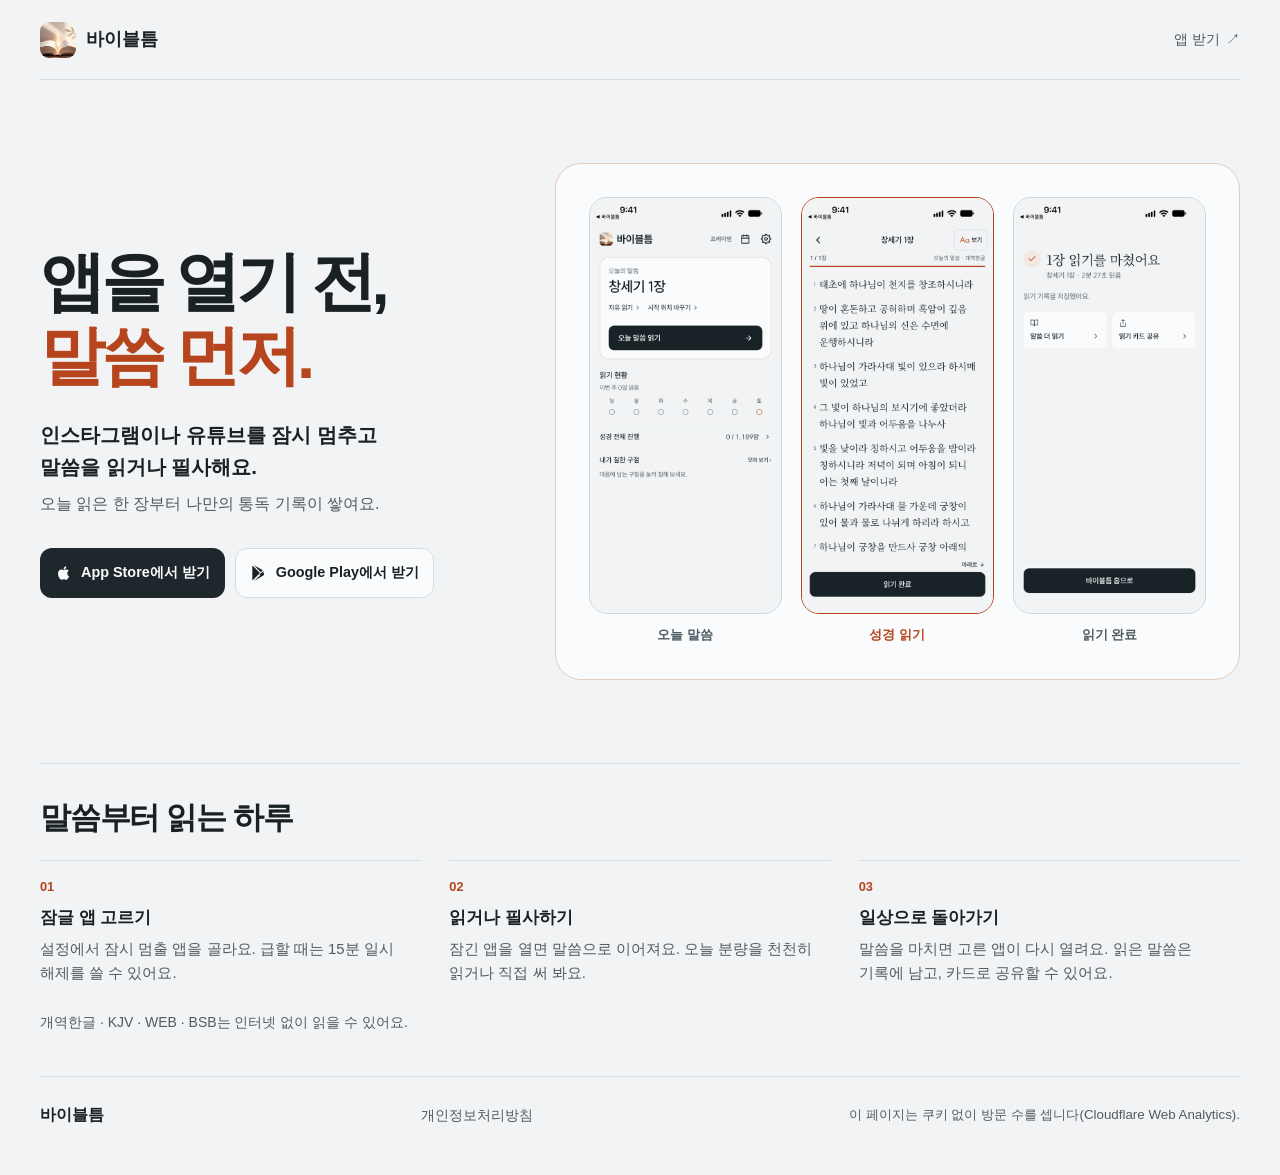
==== get/index.html @ 6eaebdbe "바이블틈 소개와 설치 안내를 반응형으로 개편" ====
<!doctype html>
<html lang="ko">
<head>
  <meta charset="utf-8">
  <meta name="viewport" content="width=device-width, initial-scale=1">
  <title>바이블틈 · 앱을 열기 전, 말씀 먼저</title>
  <meta name="description" content="인스타그램이나 유튜브를 열기 전, 말씀 한 장부터. 바이블틈에서 성경을 읽고 필사하며 나만의 통독 기록을 쌓아 보세요.">
  <meta property="og:type" content="website">
  <meta property="og:title" content="바이블틈 · 앱을 열기 전, 말씀 먼저">
  <meta property="og:description" content="말씀을 읽거나 필사하면 멈춰 둔 앱이 다시 열려요.">
  <meta property="og:image" content="https://gyu-bin.github.io/bibleteum-privacy/get/icon.png">
  <meta property="og:url" content="https://gyu-bin.github.io/bibleteum-privacy/get/">
  <meta name="theme-color" content="#F1F3F4" media="(prefers-color-scheme: light)">
  <meta name="theme-color" content="#292E33" media="(prefers-color-scheme: dark)">
  <link rel="canonical" href="https://gyu-bin.github.io/bibleteum-privacy/get/">
  <link rel="icon" href="icon.png">
  <link rel="stylesheet" href="style.css">
</head>
<body>
  <header class="wrap top">
    <a class="brand" href="./" aria-label="바이블틈 소개">
      <img src="icon.png" width="36" height="36" alt="">
      바이블틈
    </a>
    <a class="text-link" href="#download">앱 받기 <span aria-hidden="true">↗</span></a>
  </header>

  <main>
    <section class="wrap hero" aria-labelledby="title">
      <div class="intro">
        <h1 id="title">앱을 열기 전,<br><em>말씀 먼저.</em></h1>
        <p class="lead">인스타그램이나 유튜브를 잠시 멈추고<br class="wide-break"> 말씀을 읽거나 필사해요.</p>
        <p class="detail">오늘 읽은 한 장부터 나만의 통독 기록이 쌓여요.</p>
        <div id="download">
          <div class="stores" id="stores">
            <a class="btn" id="ios" href="https://apps.apple.com/kr/app/id6827408979">
              <svg viewBox="0 0 24 24" fill="currentColor" aria-hidden="true"><path d="M16.37 12.6c-.02-2.3 1.88-3.4 1.96-3.46-1.07-1.56-2.73-1.77-3.32-1.8-1.41-.14-2.76.83-3.48.83-.72 0-1.83-.81-3-.79-1.55.02-2.97.9-3.77 2.28-1.6 2.78-.41 6.9 1.15 9.16.76 1.1 1.67 2.34 2.86 2.3 1.15-.05 1.58-.74 2.97-.74 1.38 0 1.77.74 2.98.72 1.23-.02 2.01-1.12 2.76-2.23.87-1.28 1.23-2.52 1.25-2.58-.03-.01-2.4-.92-2.42-3.66zM14.1 5.85c.63-.77 1.06-1.83.94-2.89-.91.04-2.01.61-2.66 1.37-.58.67-1.09 1.75-.96 2.78 1.02.08 2.05-.52 2.68-1.26z"/></svg>
              App Store에서 받기
            </a>
            <a class="btn secondary" id="android" href="https://play.google.com/store/apps/details?id=com.veruon.app">
              <svg viewBox="0 0 24 24" fill="currentColor" aria-hidden="true"><path d="M3.6 2.2c-.3.2-.5.6-.5 1.1v17.4c0 .5.2.9.5 1.1l9.7-9.8L3.6 2.2zm10.8 8.7 2.7-2.7L5.4 1.5l9 9.4zm3.9-1.1-3 1.7L12.6 14l2.7 2.7 3-1.7c.9-.5.9-1.9 0-2.4l-.1-.1v-2.7zm-3.9 4.4L5.4 22.5l11.7-6.7-2.7-1.6z"/></svg>
              Google Play에서 받기
            </a>
            <a class="open" id="open" href="veruon://" hidden>이미 설치했어요 · 앱 열기 <span aria-hidden="true">↗</span></a>
          </div>
        </div>
      </div>
      <div class="screens" aria-label="바이블틈 실제 사용 화면">
        <figure>
          <img src="screens/home.png" width="552" height="1200" alt="오늘 읽을 범위와 한 주 읽기 현황이 보이는 홈">
          <figcaption>오늘 말씀</figcaption>
        </figure>
        <figure class="featured">
          <img src="screens/reading.png" width="552" height="1200" alt="개역한글 창세기 1장을 읽는 화면">
          <figcaption>성경 읽기</figcaption>
        </figure>
        <figure>
          <img src="screens/completion.png" width="552" height="1200" alt="읽은 범위와 소요 시간, 읽기 카드 공유가 보이는 완료 화면">
          <figcaption>읽기 완료</figcaption>
        </figure>
      </div>
    </section>

    <section class="wrap guide" aria-labelledby="guide-title">
      <h2 id="guide-title">말씀부터 읽는 하루</h2>
      <ol class="steps">
        <li><span aria-hidden="true">01</span><h3>잠글 앱 고르기</h3><p>설정에서 잠시 멈출 앱을 골라요. 급할 때는 15분 일시 해제를 쓸 수 있어요.</p></li>
        <li><span aria-hidden="true">02</span><h3>읽거나 필사하기</h3><p>잠긴 앱을 열면 말씀으로 이어져요. 오늘 분량을 천천히 읽거나 직접 써 봐요.</p></li>
        <li><span aria-hidden="true">03</span><h3>일상으로 돌아가기</h3><p>말씀을 마치면 고른 앱이 다시 열려요. 읽은 말씀은 기록에 남고, 카드로 공유할 수 있어요.</p></li>
      </ol>
      <p class="offline">개역한글 · KJV · WEB · BSB는 인터넷 없이 읽을 수 있어요.</p>
    </section>
  </main>

  <footer class="wrap footer">
    <span>바이블틈</span>
    <a class="text-link" href="../">개인정보처리방침</a>
    <small>이 페이지는 쿠키 없이 방문 수를 셉니다(Cloudflare Web Analytics).</small>
  </footer>

  <div class="sticky" id="sticky" hidden><a class="btn" id="stickyBtn" href="https://apps.apple.com/kr/app/id6827408979">App Store에서 무료로 받기</a></div>
  <script>
  // The device's own store first; a computer sees both.
  var ua = navigator.userAgent || "";
  var ios = /iPhone|iPad|iPod/.test(ua) || (navigator.platform === "MacIntel" && navigator.maxTouchPoints > 1);
  var android = /Android/.test(ua);
  if (ios) document.getElementById("android").hidden = true;
  if (android) {
    document.getElementById("ios").hidden = true;
    document.getElementById("android").classList.remove("secondary");
  }
  if (ios || android) document.getElementById("open").hidden = false;

  // Campaign tags: "?src=share_card" (or church, instagram…) is passed on to the stores, so their
  // consoles count each source apart. Only lowercase letters, digits and "_" are kept.
  var src = ((new URLSearchParams(location.search).get("src") || "web").toLowerCase().replace(/[^a-z0-9_]/g, "").slice(0, 40)) || "web";
  var APPLE_PT = ""; // App Store Connect provider token; campaign tags reach Apple only with it.
  var appStore = "https://apps.apple.com/kr/app/id6827408979" + (APPLE_PT ? "?pt=" + APPLE_PT + "&ct=" + src + "&mt=8" : "");
  var play = "https://play.google.com/store/apps/details?id=com.veruon.app&referrer=" + encodeURIComponent("utm_source=" + src + "&utm_medium=get_page");
  document.getElementById("ios").href = appStore;
  document.getElementById("android").href = play;

  // A download button follows once the top buttons have scrolled away (phones only).
  var sticky = document.getElementById("sticky");
  var stickyBtn = document.getElementById("stickyBtn");
  if ((ios || android) && "IntersectionObserver" in window) {
    stickyBtn.href = ios ? appStore : play;
    stickyBtn.textContent = ios ? "App Store에서 무료로 받기" : "Google Play에서 무료로 받기";
    new IntersectionObserver(function (entries) { sticky.hidden = entries[0].boundingClientRect.bottom > 0; })
      .observe(document.getElementById("stores"));
  }
</script>
<!-- Cloudflare Web Analytics --><script type='module' src='https://static.cloudflareinsights.com/beacon.min.js' data-cf-beacon='{"token": "6319d248d6c640c9a7d83174a56b2648"}'></script><!-- End Cloudflare Web Analytics -->
</body>
</html>
---- get/style.css ----
:root {
  color-scheme: light dark;
  --background: #f1f3f4;
  --surface: #fafbfc;
  --text: #192125;
  --muted: #505c63;
  --border: #d5dde1;
  --accent: #b6441c;
  --accent-border: #e7cbbd;
  --cta: #1e272b;
  --on-cta: #fafbfc;
}
@media (prefers-color-scheme: dark) {
  :root {
    --background: #292e33;
    --surface: #33393e;
    --text: #f1f3f4;
    --muted: #bbc5cb;
    --border: #475159;
    --accent: #ffa17a;
    --accent-border: #79594d;
    --cta: #e8edf0;
    --on-cta: #1e272b;
  }
}

*, *::before, *::after { box-sizing: border-box; }
[hidden] { display: none !important; }
body {
  margin: 0;
  background: var(--background);
  color: var(--text);
  font: 1rem/1.65 -apple-system, BlinkMacSystemFont, "Apple SD Gothic Neo", "Noto Sans KR", "Malgun Gothic", sans-serif;
  word-break: keep-all;
}
img { display: block; }
a { color: inherit; }
a:focus-visible { outline: 2px solid var(--accent); outline-offset: 4px; }
.wrap { width: min(calc(100% - 80px), 1240px); margin-inline: auto; }
.top {
  min-height: 80px;
  display: flex;
  align-items: center;
  justify-content: space-between;
  gap: 16px;
  border-bottom: 1px solid var(--border);
}
.brand {
  display: inline-flex;
  align-items: center;
  gap: 10px;
  font-size: 1.125rem;
  font-weight: 750;
  text-decoration: none;
}
.brand img { border-radius: 9px; }
.text-link { min-height: 44px; display: inline-flex; align-items: center; gap: 6px; color: var(--muted); font-size: .875rem; text-decoration: none; }
.text-link:hover, .open:hover { text-decoration: underline; }

.hero {
  display: grid;
  grid-template-columns: minmax(280px, .9fr) minmax(0, 1.35fr);
  align-items: center;
  gap: clamp(28px, 4.5vw, 68px);
  padding-block: clamp(54px, 6.5vw, 100px);
}
h1, h2, h3, p, figure { margin: 0; }
h1 { font-size: clamp(3rem, 5.1vw, 4.75rem); line-height: 1.13; letter-spacing: -.065em; font-weight: 750; }
h1 em { color: var(--accent); font-style: normal; }
.lead { margin-top: 26px; font-size: clamp(1.05rem, 1.6vw, 1.3rem); line-height: 1.55; font-weight: 650; }
.detail { margin-top: 9px; color: var(--muted); }
#download { margin-top: 30px; scroll-margin-top: 18px; }
.stores { display: flex; flex-wrap: wrap; align-items: center; gap: 10px; }
.btn {
  display: inline-flex;
  justify-content: center;
  align-items: center;
  gap: 8px;
  min-height: 50px;
  padding: 10px 14px;
  border-radius: 12px;
  border: 1px solid transparent;
  background: var(--cta);
  color: var(--on-cta);
  font-size: .9rem;
  font-weight: 700;
  text-decoration: none;
}
.btn svg { width: 18px; height: 18px; flex: none; }
.btn.secondary { border-color: var(--border); background: var(--surface); color: var(--text); }
.btn:hover { opacity: .86; }
.open { display: inline-flex; align-items: center; min-height: 44px; gap: 6px; color: var(--muted); font-size: .875rem; text-decoration: none; }

.screens {
  display: grid;
  grid-template-columns: repeat(3, minmax(0, 1fr));
  gap: clamp(8px, 1.5vw, 20px);
  align-items: center;
  padding: clamp(16px, 2.6vw, 36px);
  border: 1px solid var(--accent-border);
  border-radius: 26px;
  background: var(--surface);
}
.screens img {
  width: 100%;
  height: auto;
  border: 1px solid #cdd6da;
  border-radius: clamp(8px, 1.6vw, 18px);
}
.screens .featured img { border-color: var(--accent); }
figcaption { margin-top: 10px; color: var(--muted); font-size: .8rem; font-weight: 650; text-align: center; }
.featured figcaption { color: var(--accent); }

.guide { padding-block: 34px 42px; border-top: 1px solid var(--border); }
h2 { margin-bottom: 22px; font-size: clamp(1.45rem, 2.4vw, 2rem); letter-spacing: -.04em; line-height: 1.3; }
.steps { display: grid; grid-template-columns: repeat(3, minmax(0, 1fr)); gap: 28px; padding: 0; margin: 0; list-style: none; }
.steps li { padding-top: 12px; border-top: 1px solid var(--border); }
.steps span { color: var(--accent); font-size: .8rem; font-weight: 750; font-variant-numeric: tabular-nums; }
.steps h3 { font-size: 1.05rem; margin-block: 5px; }
.steps p { font-size: .93rem; color: var(--muted); }
.offline { margin-top: 25px; font-size: .875rem; color: var(--muted); }
.footer {
  display: flex;
  flex-wrap: wrap;
  align-items: center;
  justify-content: space-between;
  gap: 8px 24px;
  padding-block: 16px 38px;
  border-top: 1px solid var(--border);
}
.footer > span { font-weight: 700; }
.footer small { color: var(--muted); }
.sticky { display: none; }

@media (max-width: 859px) {
  .wrap { width: min(calc(100% - 48px), 670px); }
  .hero { grid-template-columns: minmax(0, 1fr); gap: 30px; padding-block: 32px 40px; }
  h1 { font-size: clamp(2.6rem, 8vw, 4rem); }
  .top { min-height: 64px; }
  .wide-break { display: none; }
  .lead { margin-top: 18px; }
  #download { margin-top: 22px; }
  .stores .open { flex-basis: 100%; }
  .screens { width: 100%; }
  .steps { grid-template-columns: minmax(0, 1fr); gap: 14px; }
  .footer { padding-bottom: calc(90px + env(safe-area-inset-bottom)); }
  .footer small { flex-basis: 100%; }
  .sticky {
    position: fixed;
    z-index: 2;
    inset: auto 0 0;
    display: flex;
    justify-content: center;
    background: var(--background);
    border-top: 1px solid var(--border);
    padding: 10px 24px calc(10px + env(safe-area-inset-bottom));
  }
  .sticky .btn { width: min(100%, 670px); }
}
@media (max-width: 360px) {
  .wrap { width: calc(100% - 36px); }
  .stores .btn { width: 100%; }
}
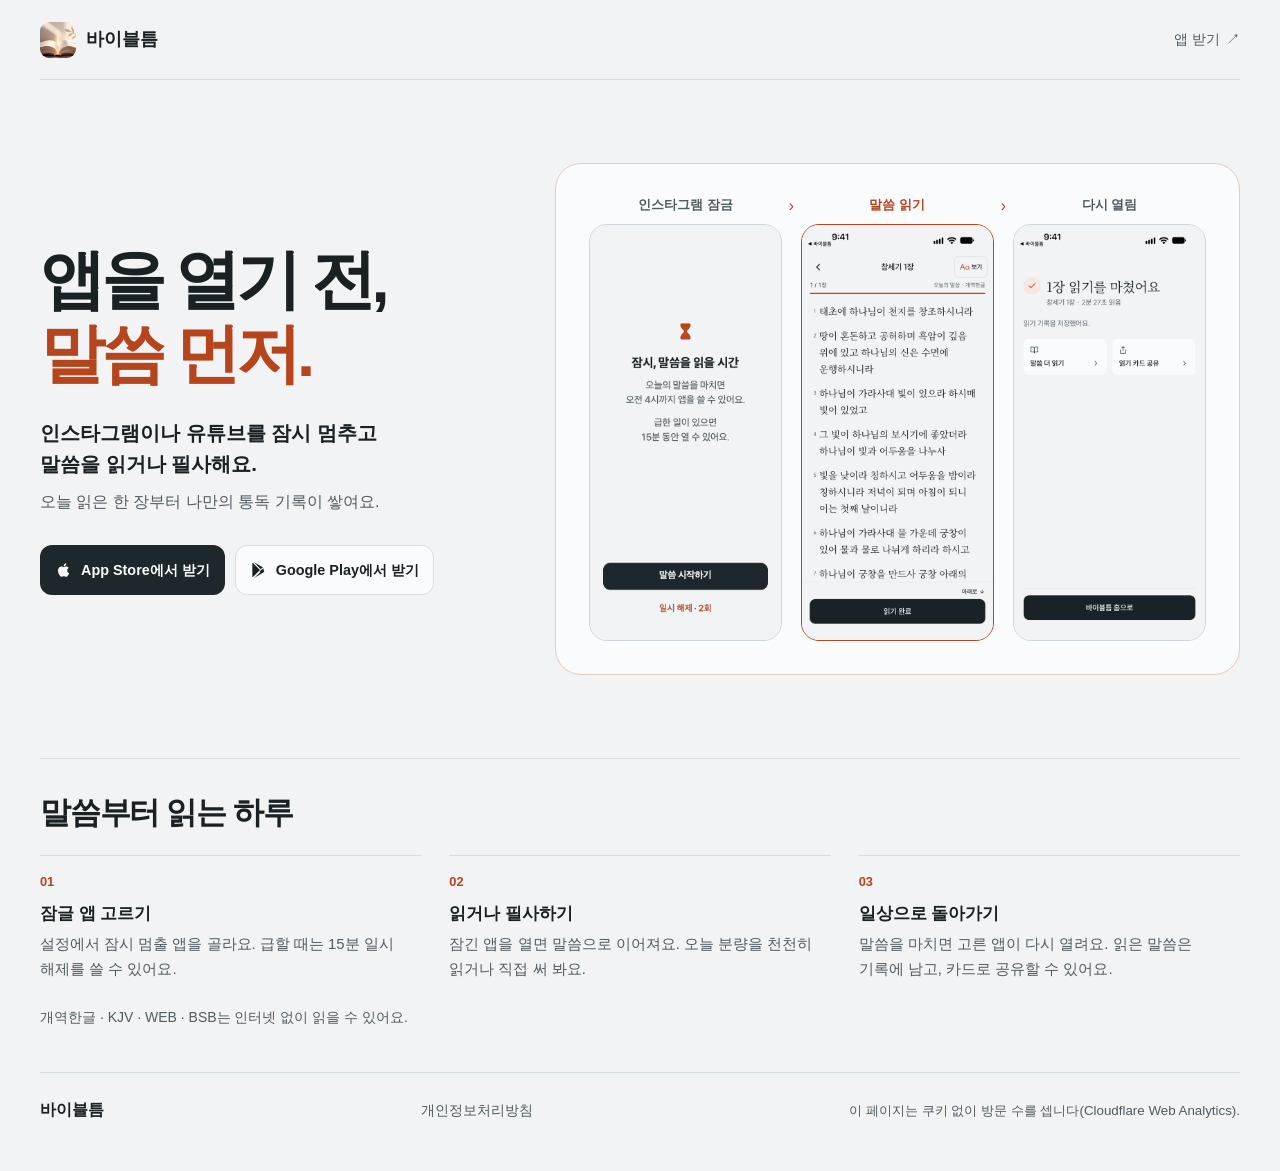
==== commit bccb54c6: "소개 페이지에 인스타그램 잠금과 말씀 읽기 흐름 표시" ====
--- a/get/index.html
+++ b/get/index.html
@@ -45,18 +45,18 @@
           </div>
         </div>
       </div>
-      <div class="screens" aria-label="바이블틈 실제 사용 화면">
+      <div class="screens" role="group" aria-label="인스타그램 잠금, 말씀 읽기, 다시 열림 순서">
         <figure>
-          <img src="screens/home.png" width="552" height="1200" alt="오늘 읽을 범위와 한 주 읽기 현황이 보이는 홈">
-          <figcaption>오늘 말씀</figcaption>
+          <figcaption>인스타그램 잠금</figcaption>
+          <img src="screens/instagram-lock.png" width="552" height="1200" alt="인스타그램을 잠갔을 때 나오는 말씀 시작하기 화면의 미리보기">
         </figure>
         <figure class="featured">
+          <figcaption>말씀 읽기</figcaption>
           <img src="screens/reading.png" width="552" height="1200" alt="개역한글 창세기 1장을 읽는 화면">
-          <figcaption>성경 읽기</figcaption>
         </figure>
         <figure>
+          <figcaption>다시 열림</figcaption>
           <img src="screens/completion.png" width="552" height="1200" alt="읽은 범위와 소요 시간, 읽기 카드 공유가 보이는 완료 화면">
-          <figcaption>읽기 완료</figcaption>
         </figure>
       </div>
     </section>
--- a/get/style.css
+++ b/get/style.css
@@ -92,14 +92,26 @@
 .open { display: inline-flex; align-items: center; min-height: 44px; gap: 6px; color: var(--muted); font-size: .875rem; text-decoration: none; }
 
 .screens {
+  --screen-gap: clamp(8px, 1.5vw, 20px);
   display: grid;
   grid-template-columns: repeat(3, minmax(0, 1fr));
-  gap: clamp(8px, 1.5vw, 20px);
+  gap: var(--screen-gap);
   align-items: center;
   padding: clamp(16px, 2.6vw, 36px);
   border: 1px solid var(--accent-border);
   border-radius: 26px;
   background: var(--surface);
+}
+.screens figure { position: relative; }
+.screens figure + figure::before {
+  content: "›" / "";
+  position: absolute;
+  top: .03rem;
+  left: calc(var(--screen-gap) / -2);
+  transform: translateX(-50%);
+  color: var(--accent);
+  font-size: .98rem;
+  line-height: 1;
 }
 .screens img {
   width: 100%;
@@ -108,7 +120,7 @@
   border-radius: clamp(8px, 1.6vw, 18px);
 }
 .screens .featured img { border-color: var(--accent); }
-figcaption { margin-top: 10px; color: var(--muted); font-size: .8rem; font-weight: 650; text-align: center; }
+figcaption { margin-bottom: 10px; color: var(--muted); font-size: .8rem; font-weight: 750; line-height: 1.3; text-align: center; }
 .featured figcaption { color: var(--accent); }
 
 .guide { padding-block: 34px 42px; border-top: 1px solid var(--border); }
@@ -160,4 +172,5 @@
 @media (max-width: 360px) {
   .wrap { width: calc(100% - 36px); }
   .stores .btn { width: 100%; }
+  figcaption { font-size: .71rem; }
 }
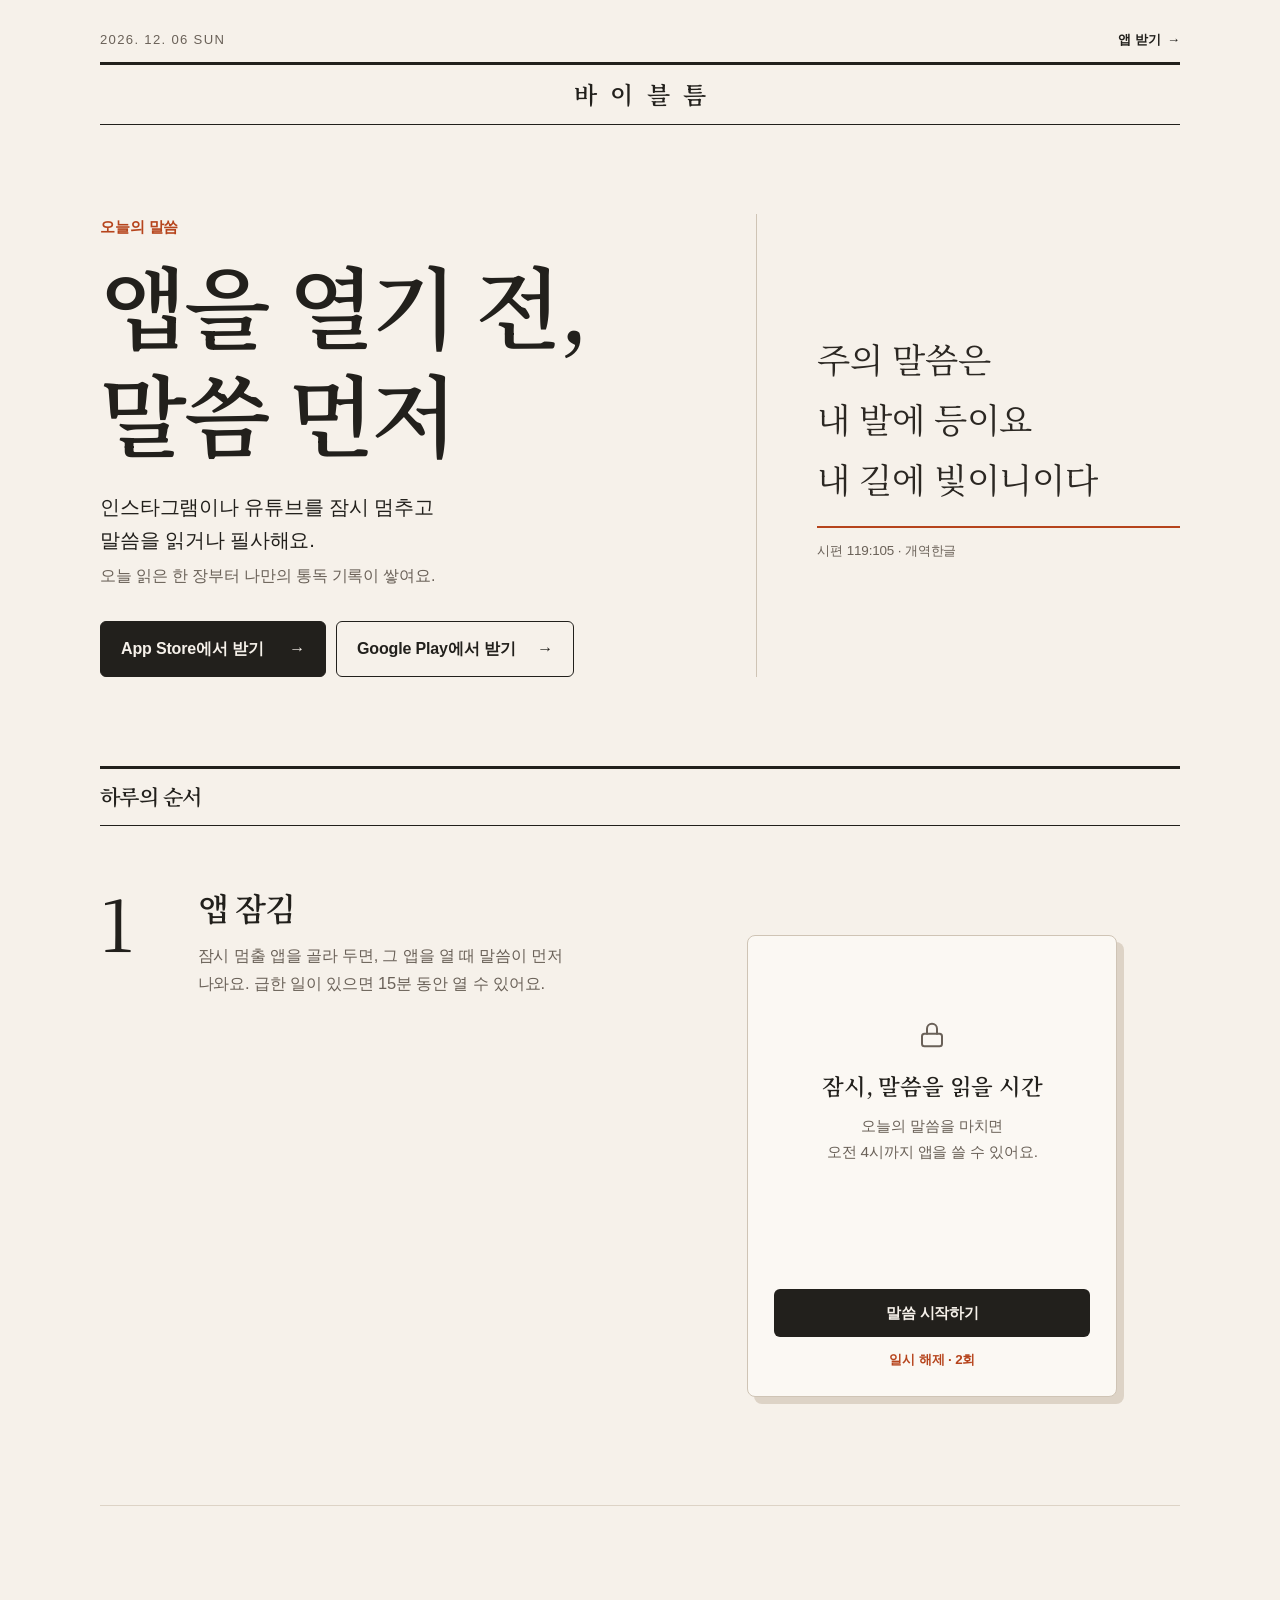
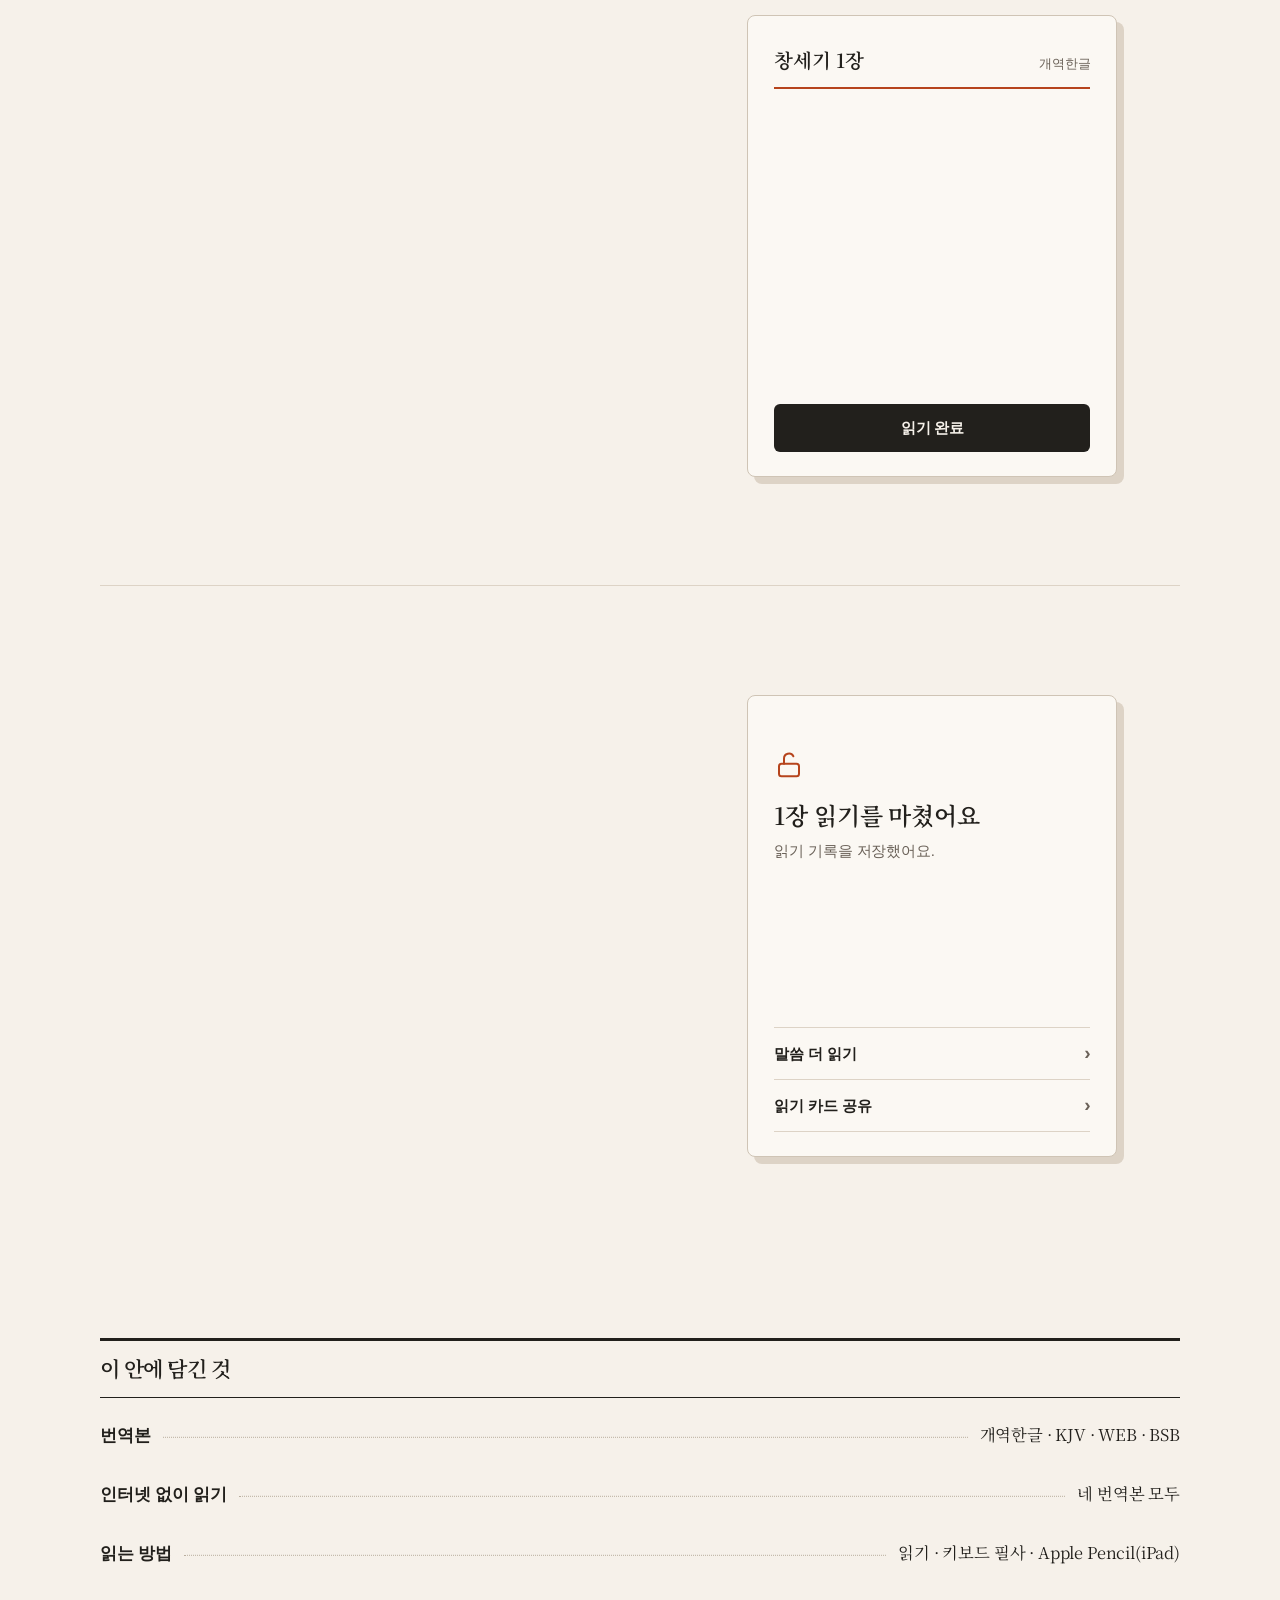
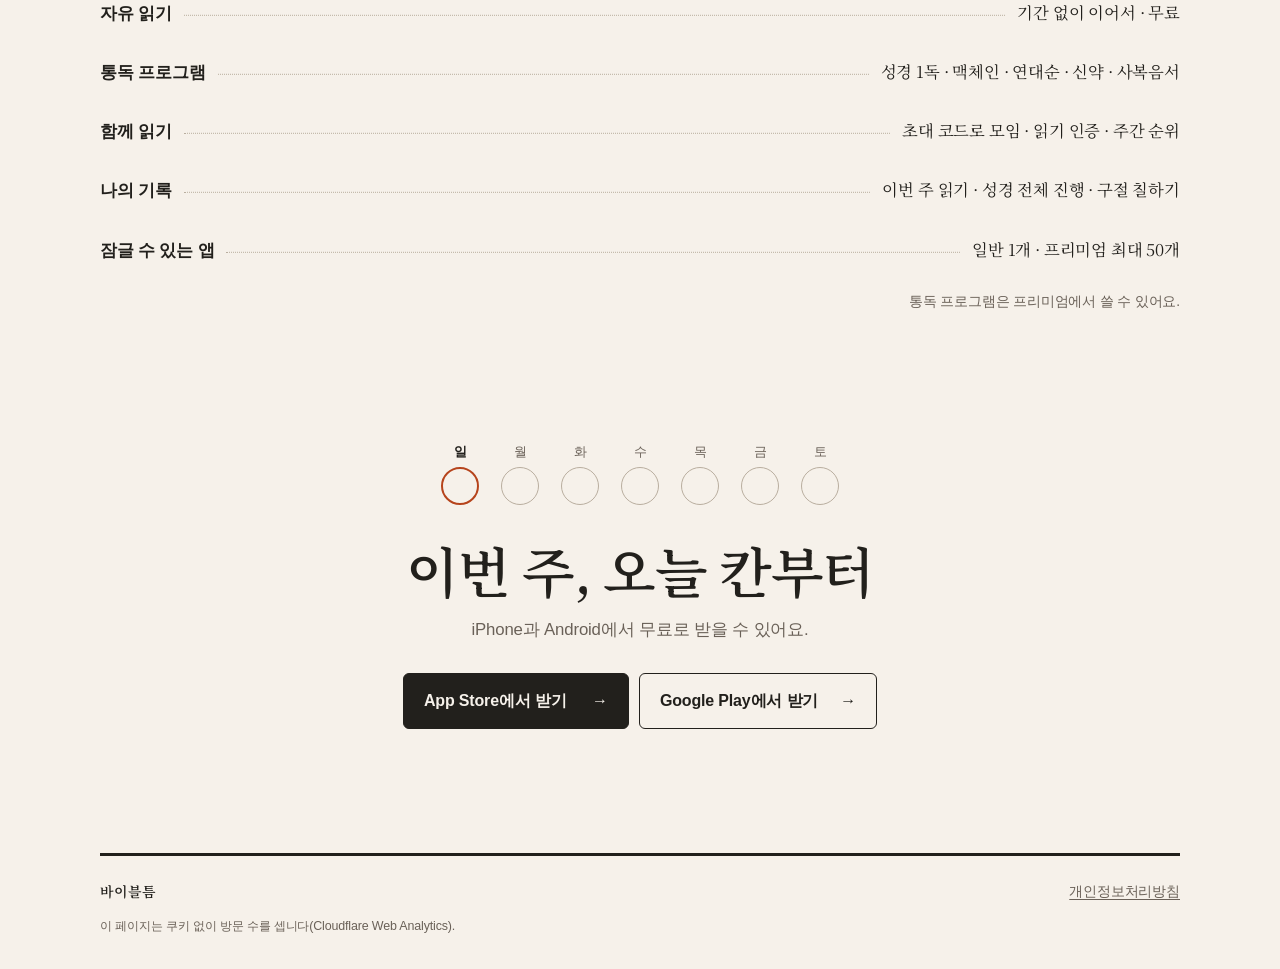
==== commit 1a4d38ac: "앱 받기 페이지를 종이·잉크 디자인으로 개편 앱의 색과 명조체로 하루의 순서(앱 잠김, 말씀 읽기, 다시 열림)를 보여 주고, 스토어 연결·유입 추적·모임 초대 처리는 유지한다. " ====
--- a/get/index.html
+++ b/get/index.html
@@ -2,7 +2,7 @@
 <html lang="ko">
 <head>
   <meta charset="utf-8">
-  <meta name="viewport" content="width=device-width, initial-scale=1">
+  <meta name="viewport" content="width=device-width, initial-scale=1, viewport-fit=cover">
   <title>바이블틈 · 앱을 열기 전, 말씀 먼저</title>
   <meta name="description" content="인스타그램이나 유튜브를 열기 전, 말씀 한 장부터. 바이블틈에서 성경을 읽고 필사하며 나만의 통독 기록을 쌓아 보세요.">
   <meta property="og:type" content="website">
@@ -10,71 +10,126 @@
   <meta property="og:description" content="말씀을 읽거나 필사하면 멈춰 둔 앱이 다시 열려요.">
   <meta property="og:image" content="https://gyu-bin.github.io/bibleteum-privacy/get/icon.png">
   <meta property="og:url" content="https://gyu-bin.github.io/bibleteum-privacy/get/">
-  <meta name="theme-color" content="#F1F3F4" media="(prefers-color-scheme: light)">
-  <meta name="theme-color" content="#292E33" media="(prefers-color-scheme: dark)">
+  <meta name="theme-color" content="#F6F1EA" media="(prefers-color-scheme: light)">
+  <meta name="theme-color" content="#1C1A17" media="(prefers-color-scheme: dark)">
   <link rel="canonical" href="https://gyu-bin.github.io/bibleteum-privacy/get/">
   <link rel="icon" href="icon.png">
-  <link rel="stylesheet" href="style.css">
+  <link rel="stylesheet" href="style.css?v=20261121b">
+  <script>document.documentElement.classList.add("js");</script>
 </head>
 <body>
-  <header class="wrap top">
-    <a class="brand" href="./" aria-label="바이블틈 소개">
-      <img src="icon.png" width="36" height="36" alt="">
-      바이블틈
-    </a>
-    <a class="text-link" href="#download">앱 받기 <span aria-hidden="true">↗</span></a>
+  <header class="wrap masthead">
+    <div class="dateline">
+      <span id="today"></span>
+      <a href="#get">앱 받기 <span aria-hidden="true">→</span></a>
+    </div>
+    <a class="nameplate" href="./" aria-label="바이블틈 소개">바이블틈</a>
   </header>
 
   <main>
-    <section class="wrap hero" aria-labelledby="title">
+    <section class="wrap front" aria-labelledby="title">
       <div class="intro">
-        <h1 id="title">앱을 열기 전,<br><em>말씀 먼저.</em></h1>
+        <p class="kicker">오늘의 말씀</p>
+        <h1 id="title">앱을 열기 전,<br>말씀 먼저</h1>
         <p class="lead">인스타그램이나 유튜브를 잠시 멈추고<br class="wide-break"> 말씀을 읽거나 필사해요.</p>
         <p class="detail">오늘 읽은 한 장부터 나만의 통독 기록이 쌓여요.</p>
         <div id="download">
+          <p class="detail" id="invitation-note" hidden></p>
           <div class="stores" id="stores">
-            <a class="btn" id="ios" href="https://apps.apple.com/kr/app/id6827408979">
-              <svg viewBox="0 0 24 24" fill="currentColor" aria-hidden="true"><path d="M16.37 12.6c-.02-2.3 1.88-3.4 1.96-3.46-1.07-1.56-2.73-1.77-3.32-1.8-1.41-.14-2.76.83-3.48.83-.72 0-1.83-.81-3-.79-1.55.02-2.97.9-3.77 2.28-1.6 2.78-.41 6.9 1.15 9.16.76 1.1 1.67 2.34 2.86 2.3 1.15-.05 1.58-.74 2.97-.74 1.38 0 1.77.74 2.98.72 1.23-.02 2.01-1.12 2.76-2.23.87-1.28 1.23-2.52 1.25-2.58-.03-.01-2.4-.92-2.42-3.66zM14.1 5.85c.63-.77 1.06-1.83.94-2.89-.91.04-2.01.61-2.66 1.37-.58.67-1.09 1.75-.96 2.78 1.02.08 2.05-.52 2.68-1.26z"/></svg>
-              App Store에서 받기
-            </a>
-            <a class="btn secondary" id="android" href="https://play.google.com/store/apps/details?id=com.veruon.app">
-              <svg viewBox="0 0 24 24" fill="currentColor" aria-hidden="true"><path d="M3.6 2.2c-.3.2-.5.6-.5 1.1v17.4c0 .5.2.9.5 1.1l9.7-9.8L3.6 2.2zm10.8 8.7 2.7-2.7L5.4 1.5l9 9.4zm3.9-1.1-3 1.7L12.6 14l2.7 2.7 3-1.7c.9-.5.9-1.9 0-2.4l-.1-.1v-2.7zm-3.9 4.4L5.4 22.5l11.7-6.7-2.7-1.6z"/></svg>
-              Google Play에서 받기
-            </a>
-            <a class="open" id="open" href="veruon://" hidden>이미 설치했어요 · 앱 열기 <span aria-hidden="true">↗</span></a>
+            <a class="btn" id="ios" data-store="ios" href="https://apps.apple.com/kr/app/id6827408979">App Store에서 받기 <span aria-hidden="true">→</span></a>
+            <a class="btn secondary" id="android" data-store="android" href="https://play.google.com/store/apps/details?id=com.veruon.app">Google Play에서 받기 <span aria-hidden="true">→</span></a>
+            <a class="open" id="open" href="veruon://" hidden>이미 설치했어요 · 앱 열기</a>
           </div>
         </div>
       </div>
-      <div class="screens" role="group" aria-label="인스타그램 잠금, 말씀 읽기, 다시 열림 순서">
-        <figure>
-          <figcaption>인스타그램 잠금</figcaption>
-          <img src="screens/instagram-lock.png" width="552" height="1200" alt="인스타그램을 잠갔을 때 나오는 말씀 시작하기 화면의 미리보기">
-        </figure>
-        <figure class="featured">
-          <figcaption>말씀 읽기</figcaption>
-          <img src="screens/reading.png" width="552" height="1200" alt="개역한글 창세기 1장을 읽는 화면">
-        </figure>
-        <figure>
-          <figcaption>다시 열림</figcaption>
-          <img src="screens/completion.png" width="552" height="1200" alt="읽은 범위와 소요 시간, 읽기 카드 공유가 보이는 완료 화면">
-        </figure>
+      <figure class="verse">
+        <blockquote>주의 말씀은<br>내 발에 등이요<br>내 길에 빛이니이다</blockquote>
+        <figcaption>시편 119:105 · 개역한글</figcaption>
+      </figure>
+    </section>
+
+    <section class="wrap story" aria-labelledby="story-title">
+      <h2 id="story-title">하루의 순서</h2>
+      <ol class="steps">
+        <li class="step">
+          <div class="step-copy">
+            <span class="numeral" aria-hidden="true">1</span>
+            <h3>앱 잠김</h3>
+            <p>잠시 멈출 앱을 골라 두면, 그 앱을 열 때 말씀이 먼저 나와요. 급한 일이 있으면 15분 동안 열 수 있어요.</p>
+          </div>
+          <div class="leaf leaf-lock" aria-hidden="true">
+            <svg class="glyph" viewBox="0 0 24 24"><rect x="4" y="11" width="16" height="10" rx="2"/><path d="M8 11V7a4 4 0 0 1 8 0v4"/></svg>
+            <strong>잠시, 말씀을 읽을 시간</strong>
+            <p>오늘의 말씀을 마치면<br>오전 4시까지 앱을 쓸 수 있어요.</p>
+            <span class="leaf-btn">말씀 시작하기</span>
+            <small>일시 해제 · 2회</small>
+          </div>
+        </li>
+        <li class="step">
+          <div class="step-copy">
+            <span class="numeral" aria-hidden="true">2</span>
+            <h3>말씀 읽기</h3>
+            <p>오늘 분량을 천천히 읽거나 키보드로 따라 써요. iPad에서는 Apple Pencil로 직접 쓸 수 있어요.</p>
+          </div>
+          <div class="leaf leaf-read" aria-hidden="true">
+            <div class="leaf-head"><strong>창세기 1장</strong><span>개역한글</span></div>
+            <div class="bar"><i></i></div>
+            <ol class="scripture">
+              <li>태초에 하나님이 천지를 창조하시니라</li>
+              <li>땅이 혼돈하고 공허하며 흑암이 깊음 위에 있고 하나님의 신은 수면에 운행하시니라</li>
+              <li>하나님이 가라사대 빛이 있으라 하시매 빛이 있었고</li>
+              <li>그 빛이 하나님의 보시기에 좋았더라 하나님이 빛과 어두움을 나누사</li>
+            </ol>
+            <span class="leaf-btn">읽기 완료</span>
+          </div>
+        </li>
+        <li class="step">
+          <div class="step-copy">
+            <span class="numeral accent" aria-hidden="true">3</span>
+            <h3>다시 열림</h3>
+            <p>말씀을 마치면 멈춰 둔 앱이 다시 열려요. 읽은 말씀은 기록에 남고, 읽기 카드로 나눌 수 있어요.</p>
+          </div>
+          <div class="leaf leaf-done" aria-hidden="true">
+            <svg class="glyph accent" viewBox="0 0 24 24"><rect x="4" y="11" width="16" height="10" rx="2"/><path d="M8 11V7a4 4 0 0 1 7.5-2"/></svg>
+            <strong>1장 읽기를 마쳤어요</strong>
+            <p>읽기 기록을 저장했어요.</p>
+            <div class="leaf-rows"><span>말씀 더 읽기</span><span>읽기 카드 공유</span></div>
+          </div>
+        </li>
+      </ol>
+    </section>
+
+    <section class="wrap contents" aria-labelledby="contents-title">
+      <h2 id="contents-title">이 안에 담긴 것</h2>
+      <dl class="ledger">
+        <div><dt>번역본</dt><dd>개역한글 · KJV · WEB · BSB</dd></div>
+        <div><dt>인터넷 없이 읽기</dt><dd>네 번역본 모두</dd></div>
+        <div><dt>읽는 방법</dt><dd>읽기 · 키보드 필사 · Apple Pencil(iPad)</dd></div>
+        <div><dt>자유 읽기</dt><dd>기간 없이 이어서 · 무료</dd></div>
+        <div><dt>통독 프로그램</dt><dd>성경 1독 · 맥체인 · 연대순 · 신약 · 사복음서</dd></div>
+        <div><dt>함께 읽기</dt><dd>초대 코드로 모임 · 읽기 인증 · 주간 순위</dd></div>
+        <div><dt>나의 기록</dt><dd>이번 주 읽기 · 성경 전체 진행 · 구절 칠하기</dd></div>
+        <div><dt>잠글 수 있는 앱</dt><dd>일반 1개 · 프리미엄 최대 50개</dd></div>
+      </dl>
+      <p class="fineprint">통독 프로그램은 프리미엄에서 쓸 수 있어요.</p>
+    </section>
+
+    <section class="wrap closing" id="get" aria-labelledby="get-title">
+      <ol class="week" aria-hidden="true">
+        <li>일</li><li>월</li><li>화</li><li>수</li><li>목</li><li>금</li><li>토</li>
+      </ol>
+      <h2 id="get-title">이번 주, 오늘 칸부터</h2>
+      <p>iPhone과 Android에서 무료로 받을 수 있어요.</p>
+      <div class="stores" id="final-stores">
+        <a class="btn" data-store="ios" href="https://apps.apple.com/kr/app/id6827408979">App Store에서 받기 <span aria-hidden="true">→</span></a>
+        <a class="btn secondary" data-store="android" href="https://play.google.com/store/apps/details?id=com.veruon.app">Google Play에서 받기 <span aria-hidden="true">→</span></a>
       </div>
-    </section>
-
-    <section class="wrap guide" aria-labelledby="guide-title">
-      <h2 id="guide-title">말씀부터 읽는 하루</h2>
-      <ol class="steps">
-        <li><span aria-hidden="true">01</span><h3>잠글 앱 고르기</h3><p>설정에서 잠시 멈출 앱을 골라요. 급할 때는 15분 일시 해제를 쓸 수 있어요.</p></li>
-        <li><span aria-hidden="true">02</span><h3>읽거나 필사하기</h3><p>잠긴 앱을 열면 말씀으로 이어져요. 오늘 분량을 천천히 읽거나 직접 써 봐요.</p></li>
-        <li><span aria-hidden="true">03</span><h3>일상으로 돌아가기</h3><p>말씀을 마치면 고른 앱이 다시 열려요. 읽은 말씀은 기록에 남고, 카드로 공유할 수 있어요.</p></li>
-      </ol>
-      <p class="offline">개역한글 · KJV · WEB · BSB는 인터넷 없이 읽을 수 있어요.</p>
     </section>
   </main>
 
   <footer class="wrap footer">
     <span>바이블틈</span>
-    <a class="text-link" href="../">개인정보처리방침</a>
+    <a href="../">개인정보처리방침</a>
     <small>이 페이지는 쿠키 없이 방문 수를 셉니다(Cloudflare Web Analytics).</small>
   </footer>
 
@@ -82,12 +137,13 @@
   <script>
   // The device's own store first; a computer sees both.
   var ua = navigator.userAgent || "";
-  var ios = /iPhone|iPad|iPod/.test(ua) || (navigator.platform === "MacIntel" && navigator.maxTouchPoints > 1);
   var android = /Android/.test(ua);
-  if (ios) document.getElementById("android").hidden = true;
+  var ios = !android && (/iPhone|iPad|iPod/.test(ua) || (navigator.platform === "MacIntel" && navigator.maxTouchPoints > 1));
+  var storeLinks = function (name) { return Array.prototype.slice.call(document.querySelectorAll('[data-store="' + name + '"]')); };
+  if (ios) storeLinks("android").forEach(function (a) { a.hidden = true; });
   if (android) {
-    document.getElementById("ios").hidden = true;
-    document.getElementById("android").classList.remove("secondary");
+    storeLinks("ios").forEach(function (a) { a.hidden = true; });
+    storeLinks("android").forEach(function (a) { a.classList.remove("secondary"); });
   }
   if (ios || android) document.getElementById("open").hidden = false;
 
@@ -97,19 +153,75 @@
   var APPLE_PT = ""; // App Store Connect provider token; campaign tags reach Apple only with it.
   var appStore = "https://apps.apple.com/kr/app/id6827408979" + (APPLE_PT ? "?pt=" + APPLE_PT + "&ct=" + src + "&mt=8" : "");
   var play = "https://play.google.com/store/apps/details?id=com.veruon.app&referrer=" + encodeURIComponent("utm_source=" + src + "&utm_medium=get_page");
-  document.getElementById("ios").href = appStore;
-  document.getElementById("android").href = play;
-
-  // A download button follows once the top buttons have scrolled away (phones only).
+  storeLinks("ios").forEach(function (a) { a.href = appStore; });
+  storeLinks("android").forEach(function (a) { a.href = play; });
+
+  var fragment = location.hash;
+  var invitePage = src === "group_invite" || fragment.indexOf("#join=") === 0;
+  if (invitePage) {
+    // An invitation shows only what is needed to open it.
+    document.body.classList.add("invite");
+    var invite = /^#join=([0-9a-f]{8}-[0-9a-f]{4}-[0-9a-f]{4}-[0-9a-f]{4}-[0-9a-f]{12})\.([A-HJ-NP-Z2-9]{6})$/i.exec(fragment);
+    var ko = /^ko\b/i.test(navigator.language || "ko");
+    var title = ko ? "바이블틈 모임 초대" : "BibleUnscroll group invitation";
+    document.title = title;
+    document.getElementById("title").textContent = title;
+    document.querySelector(".intro .lead").textContent = invite
+      ? (ko ? "초대를 열면 코드가 채워져요. 모임에 들어갈지 앱에서 선택할 수 있어요." : "Open the invitation to fill in the code. You can choose whether to join in the app.")
+      : (ko ? "초대 링크를 다시 확인하거나 받은 코드를 앱에서 입력해 주세요." : "Check the invitation link or enter the code you received in the app.");
+    document.querySelector(".intro > .detail").hidden = true;
+    var open = document.getElementById("open");
+    open.hidden = !invite;
+    if (invite) {
+      document.body.classList.add("invite-ready");
+      open.href = "veruon://join-group#" + invite[1].toLowerCase() + "." + invite[2].toUpperCase();
+      open.textContent = ko ? "바이블틈에서 초대 열기" : "Open invitation in BibleUnscroll";
+      var note = document.getElementById("invitation-note");
+      note.textContent = ko ? "앱이 없다면 설치한 뒤 이 초대 링크를 다시 열어 주세요." : "If the app isn't installed, install it and open this invitation again.";
+      note.hidden = false;
+    }
+  } else {
+    var beacon = document.createElement("script");
+    beacon.type = "module";
+    beacon.src = "https://static.cloudflareinsights.com/beacon.min.js";
+    beacon.setAttribute("data-cf-beacon", '{"token":"6319d248d6c640c9a7d83174a56b2648"}');
+    document.body.appendChild(beacon);
+  }
+
+  // The masthead date and today's circle, as on the app's home.
+  var now = new Date();
+  var days = ["SUN", "MON", "TUE", "WED", "THU", "FRI", "SAT"];
+  var pad = function (n) { return (n < 10 ? "0" : "") + n; };
+  document.getElementById("today").textContent = now.getFullYear() + ". " + pad(now.getMonth() + 1) + ". " + pad(now.getDate()) + " " + days[now.getDay()];
+  document.querySelectorAll(".week li")[now.getDay()].classList.add("today");
+
+  // A download button follows while neither set of store buttons is on screen (phones only).
   var sticky = document.getElementById("sticky");
   var stickyBtn = document.getElementById("stickyBtn");
   if ((ios || android) && "IntersectionObserver" in window) {
     stickyBtn.href = ios ? appStore : play;
     stickyBtn.textContent = ios ? "App Store에서 무료로 받기" : "Google Play에서 무료로 받기";
-    new IntersectionObserver(function (entries) { sticky.hidden = entries[0].boundingClientRect.bottom > 0; })
-      .observe(document.getElementById("stores"));
+    var onScreen = {};
+    var storesObserver = new IntersectionObserver(function (entries) {
+      entries.forEach(function (entry) { onScreen[entry.target.id] = entry.isIntersecting; });
+      sticky.hidden = !!onScreen.stores || !!onScreen["final-stores"];
+    });
+    storesObserver.observe(document.getElementById("stores"));
+    storesObserver.observe(document.getElementById("final-stores"));
+  }
+
+  // The reading bar fills the first time its page comes into view.
+  var readLeaf = document.querySelector(".leaf-read");
+  if ("IntersectionObserver" in window) {
+    var readObserver = new IntersectionObserver(function (entries) {
+      if (!entries[0].isIntersecting) return;
+      readLeaf.classList.add("seen");
+      readObserver.disconnect();
+    }, { threshold: 0.45 });
+    readObserver.observe(readLeaf);
+  } else {
+    readLeaf.classList.add("seen");
   }
 </script>
-<!-- Cloudflare Web Analytics --><script type='module' src='https://static.cloudflareinsights.com/beacon.min.js' data-cf-beacon='{"token": "6319d248d6c640c9a7d83174a56b2648"}'></script><!-- End Cloudflare Web Analytics -->
 </body>
 </html>
--- a/get/style.css
+++ b/get/style.css
@@ -1,176 +1,326 @@
+/* Bible Teum's own paper-and-ink look: the colours are the app's palette (src/design-system/palette.json). */
+@font-face {
+  font-family: "Bibleteum Serif";
+  src: url("fonts/NotoSerifKR-Regular.page.ttf?v=20261121b") format("truetype");
+  font-weight: 400;
+  font-display: swap;
+}
+@font-face {
+  font-family: "Bibleteum Serif";
+  src: url("fonts/NotoSerifKR-SemiBold.page.ttf?v=20261121b") format("truetype");
+  font-weight: 600;
+  font-display: swap;
+}
+
 :root {
   color-scheme: light dark;
-  --background: #f1f3f4;
-  --surface: #fafbfc;
-  --text: #192125;
-  --muted: #505c63;
-  --border: #d5dde1;
-  --accent: #b6441c;
-  --accent-border: #e7cbbd;
-  --cta: #1e272b;
-  --on-cta: #fafbfc;
+  --paper: #f6f1ea;
+  --sheet: #fbf8f3;
+  --ink: #22201c;
+  --scripture: #2b2722;
+  --muted: #6a6158;
+  --rule: #ddd3c6;
+  --rule-strong: #cfc4b5;
+  --leader: #b9ae9f;
+  --red: #b6441c;
+  --on-ink: #f6f1ea;
+  --serif: "Bibleteum Serif", "Noto Serif KR", "AppleMyungjo", "Nanum Myeongjo", "Batang", serif;
+  --sans: -apple-system, BlinkMacSystemFont, "Apple SD Gothic Neo", "Noto Sans KR", "Malgun Gothic", sans-serif;
 }
 @media (prefers-color-scheme: dark) {
   :root {
-    --background: #292e33;
-    --surface: #33393e;
-    --text: #f1f3f4;
-    --muted: #bbc5cb;
-    --border: #475159;
-    --accent: #ffa17a;
-    --accent-border: #79594d;
-    --cta: #e8edf0;
-    --on-cta: #1e272b;
+    --paper: #1c1a17;
+    --sheet: #24211d;
+    --ink: #ede6da;
+    --scripture: #e3dacd;
+    --muted: #a39a8d;
+    --rule: #38332d;
+    --rule-strong: #4a443d;
+    --leader: #5a5249;
+    --red: #e07a4f;
+    --on-ink: #1c1a17;
   }
 }
 
 *, *::before, *::after { box-sizing: border-box; }
 [hidden] { display: none !important; }
+html { -webkit-text-size-adjust: 100%; scroll-behavior: smooth; }
 body {
   margin: 0;
-  background: var(--background);
-  color: var(--text);
-  font: 1rem/1.65 -apple-system, BlinkMacSystemFont, "Apple SD Gothic Neo", "Noto Sans KR", "Malgun Gothic", sans-serif;
+  background: var(--paper);
+  color: var(--ink);
+  font: 1rem/1.7 var(--sans);
+  letter-spacing: -.01em;
   word-break: keep-all;
-}
-img { display: block; }
+  -webkit-font-smoothing: antialiased;
+}
 a { color: inherit; }
-a:focus-visible { outline: 2px solid var(--accent); outline-offset: 4px; }
-.wrap { width: min(calc(100% - 80px), 1240px); margin-inline: auto; }
-.top {
-  min-height: 80px;
+a:focus-visible { outline: 2px solid var(--red); outline-offset: 3px; }
+h1, h2, h3, p, figure, blockquote, ol, dl, dd { margin: 0; padding: 0; }
+ol { list-style: none; }
+.wrap { width: min(calc(100% - 72px), 1080px); margin-inline: auto; }
+
+/* Masthead: date, heavy rule, spaced name, light rule — the top of the app's home */
+.masthead { padding-top: max(18px, env(safe-area-inset-top)); }
+.dateline {
+  min-height: 44px;
   display: flex;
   align-items: center;
   justify-content: space-between;
   gap: 16px;
-  border-bottom: 1px solid var(--border);
-}
-.brand {
-  display: inline-flex;
-  align-items: center;
-  gap: 10px;
-  font-size: 1.125rem;
-  font-weight: 750;
+  border-bottom: 3px solid var(--ink);
+  color: var(--muted);
+  font-size: .82rem;
+  letter-spacing: .1em;
+}
+.dateline a { min-height: 44px; display: inline-flex; align-items: center; gap: 6px; color: var(--ink); font-weight: 650; letter-spacing: 0; text-decoration: none; }
+.dateline a:hover { color: var(--red); }
+.nameplate {
+  display: block;
+  padding: 12px 0 13px .55em;
+  border-bottom: 1px solid var(--ink);
+  font-family: var(--serif);
+  font-size: 1.5rem;
+  font-weight: 600;
+  line-height: 1.4;
+  letter-spacing: .55em;
+  text-align: center;
   text-decoration: none;
 }
-.brand img { border-radius: 9px; }
-.text-link { min-height: 44px; display: inline-flex; align-items: center; gap: 6px; color: var(--muted); font-size: .875rem; text-decoration: none; }
-.text-link:hover, .open:hover { text-decoration: underline; }
-
-.hero {
+
+/* Front page */
+.front {
   display: grid;
-  grid-template-columns: minmax(280px, .9fr) minmax(0, 1.35fr);
-  align-items: center;
-  gap: clamp(28px, 4.5vw, 68px);
-  padding-block: clamp(54px, 6.5vw, 100px);
-}
-h1, h2, h3, p, figure { margin: 0; }
-h1 { font-size: clamp(3rem, 5.1vw, 4.75rem); line-height: 1.13; letter-spacing: -.065em; font-weight: 750; }
-h1 em { color: var(--accent); font-style: normal; }
-.lead { margin-top: 26px; font-size: clamp(1.05rem, 1.6vw, 1.3rem); line-height: 1.55; font-weight: 650; }
-.detail { margin-top: 9px; color: var(--muted); }
-#download { margin-top: 30px; scroll-margin-top: 18px; }
+  grid-template-columns: minmax(0, 1.55fr) minmax(0, 1fr);
+  padding-block: clamp(44px, 7vw, 92px);
+}
+.intro { padding-right: clamp(32px, 6vw, 80px); }
+.kicker { color: var(--red); font-size: .95rem; font-weight: 650; }
+h1 {
+  margin-top: 10px;
+  font-family: var(--serif);
+  font-size: clamp(3rem, 7.2vw, 5.6rem);
+  font-weight: 600;
+  line-height: 1.2;
+  letter-spacing: -.035em;
+}
+.lead { margin-top: 26px; font-size: clamp(1.08rem, 1.7vw, 1.26rem); line-height: 1.65; }
+.detail { margin-top: 4px; color: var(--muted); }
+#download { margin-top: 32px; scroll-margin-top: 24px; }
+#invitation-note { margin: 0 0 14px; }
 .stores { display: flex; flex-wrap: wrap; align-items: center; gap: 10px; }
 .btn {
   display: inline-flex;
+  align-items: center;
+  justify-content: space-between;
+  gap: 22px;
+  min-width: 226px;
+  min-height: 56px;
+  padding: 10px 20px;
+  border: 1px solid var(--ink);
+  border-radius: 6px;
+  background: var(--ink);
+  color: var(--on-ink);
+  font-size: 1rem;
+  font-weight: 650;
+  text-decoration: none;
+  transition: background-color .15s ease, color .15s ease;
+}
+.btn:hover { background: var(--red); border-color: var(--red); color: #fff; }
+.btn.secondary { background: transparent; color: var(--ink); }
+.btn.secondary:hover { background: var(--ink); border-color: var(--ink); color: var(--on-ink); }
+.open { display: inline-flex; align-items: center; min-height: 44px; color: var(--muted); font-size: .92rem; text-underline-offset: 3px; }
+.open:hover { color: var(--ink); }
+
+.verse {
+  display: flex;
+  flex-direction: column;
   justify-content: center;
+  padding-left: clamp(28px, 5vw, 60px);
+  border-left: 1px solid var(--rule-strong);
+}
+.verse blockquote { color: var(--scripture); font-family: var(--serif); font-size: clamp(1.5rem, 2.7vw, 2.15rem); line-height: 1.75; }
+.verse figcaption { margin-top: 18px; padding-top: 12px; border-top: 2px solid var(--red); color: var(--muted); font-size: .84rem; }
+
+/* The day, in order */
+h2 { font-family: var(--serif); font-weight: 600; letter-spacing: -.025em; }
+.story > h2, .contents > h2 {
+  padding-block: 12px;
+  border-top: 3px solid var(--ink);
+  border-bottom: 1px solid var(--ink);
+  font-size: 1.32rem;
+  line-height: 1.5;
+}
+.step {
+  display: grid;
+  grid-template-columns: minmax(0, 1fr) minmax(0, 1fr);
+  gap: clamp(32px, 7vw, 96px);
+  min-height: min(82vh, 680px);
+  padding-block: clamp(36px, 5vw, 60px);
+  border-bottom: 1px solid var(--rule);
+}
+.step:last-child { border-bottom: 0; }
+.step-copy {
+  position: sticky;
+  top: 40px;
+  align-self: start;
+  display: grid;
+  grid-template-columns: clamp(58px, 7vw, 92px) minmax(0, 1fr);
+  column-gap: 8px;
+}
+.numeral { grid-row: span 2; font-family: var(--serif); font-size: clamp(3rem, 5.6vw, 4.6rem); line-height: 1; }
+.numeral.accent { color: var(--red); }
+h3 { font-family: var(--serif); font-size: clamp(1.5rem, 2.5vw, 2rem); font-weight: 600; line-height: 1.35; letter-spacing: -.025em; }
+.step-copy p { margin-top: 12px; color: var(--muted); font-size: 1.03rem; }
+
+.leaf {
+  align-self: center;
+  justify-self: center;
+  width: min(100%, 370px);
+  min-height: 462px;
+  display: flex;
+  flex-direction: column;
+  padding: 28px 26px 24px;
+  border: 1px solid var(--rule-strong);
+  border-radius: 8px;
+  background: var(--sheet);
+  box-shadow: 7px 7px 0 var(--rule);
+}
+.leaf strong { font-family: var(--serif); font-weight: 600; }
+.glyph { width: 30px; height: 30px; fill: none; stroke: var(--muted); stroke-width: 1.6; stroke-linecap: round; stroke-linejoin: round; }
+.glyph.accent { stroke: var(--red); }
+.leaf-btn {
+  display: flex;
   align-items: center;
-  gap: 8px;
-  min-height: 50px;
-  padding: 10px 14px;
-  border-radius: 12px;
-  border: 1px solid transparent;
-  background: var(--cta);
-  color: var(--on-cta);
-  font-size: .9rem;
-  font-weight: 700;
-  text-decoration: none;
-}
-.btn svg { width: 18px; height: 18px; flex: none; }
-.btn.secondary { border-color: var(--border); background: var(--surface); color: var(--text); }
-.btn:hover { opacity: .86; }
-.open { display: inline-flex; align-items: center; min-height: 44px; gap: 6px; color: var(--muted); font-size: .875rem; text-decoration: none; }
-
-.screens {
-  --screen-gap: clamp(8px, 1.5vw, 20px);
-  display: grid;
-  grid-template-columns: repeat(3, minmax(0, 1fr));
-  gap: var(--screen-gap);
-  align-items: center;
-  padding: clamp(16px, 2.6vw, 36px);
-  border: 1px solid var(--accent-border);
-  border-radius: 26px;
-  background: var(--surface);
-}
-.screens figure { position: relative; }
-.screens figure + figure::before {
-  content: "›" / "";
-  position: absolute;
-  top: .03rem;
-  left: calc(var(--screen-gap) / -2);
-  transform: translateX(-50%);
-  color: var(--accent);
-  font-size: .98rem;
-  line-height: 1;
-}
-.screens img {
-  width: 100%;
-  height: auto;
-  border: 1px solid #cdd6da;
-  border-radius: clamp(8px, 1.6vw, 18px);
-}
-.screens .featured img { border-color: var(--accent); }
-figcaption { margin-bottom: 10px; color: var(--muted); font-size: .8rem; font-weight: 750; line-height: 1.3; text-align: center; }
-.featured figcaption { color: var(--accent); }
-
-.guide { padding-block: 34px 42px; border-top: 1px solid var(--border); }
-h2 { margin-bottom: 22px; font-size: clamp(1.45rem, 2.4vw, 2rem); letter-spacing: -.04em; line-height: 1.3; }
-.steps { display: grid; grid-template-columns: repeat(3, minmax(0, 1fr)); gap: 28px; padding: 0; margin: 0; list-style: none; }
-.steps li { padding-top: 12px; border-top: 1px solid var(--border); }
-.steps span { color: var(--accent); font-size: .8rem; font-weight: 750; font-variant-numeric: tabular-nums; }
-.steps h3 { font-size: 1.05rem; margin-block: 5px; }
-.steps p { font-size: .93rem; color: var(--muted); }
-.offline { margin-top: 25px; font-size: .875rem; color: var(--muted); }
+  justify-content: center;
+  min-height: 48px;
+  margin-top: auto;
+  border-radius: 6px;
+  background: var(--ink);
+  color: var(--on-ink);
+  font-size: .95rem;
+  font-weight: 650;
+}
+.leaf-lock { align-items: center; text-align: center; }
+.leaf-lock .glyph { margin-top: 56px; }
+.leaf-lock strong { margin-top: 20px; font-size: 1.4rem; line-height: 1.4; }
+.leaf-lock p { margin-top: 12px; color: var(--muted); font-size: .96rem; }
+.leaf-lock .leaf-btn { width: 100%; }
+.leaf-lock small { margin-top: 12px; color: var(--red); font-size: .84rem; font-weight: 650; }
+.leaf-head { display: flex; align-items: baseline; justify-content: space-between; gap: 12px; }
+.leaf-head strong { font-size: 1.22rem; }
+.leaf-head span { color: var(--muted); font-size: .8rem; }
+.bar { height: 2px; margin-top: 10px; background: var(--rule); }
+.bar i { display: block; width: 100%; height: 100%; background: var(--red); }
+.js .bar i { width: 0; transition: width 1.5s ease-out; }
+.js .seen .bar i { width: 100%; }
+.scripture { counter-reset: verse; margin-block: 18px 18px; color: var(--scripture); font-family: var(--serif); font-size: 1rem; line-height: 1.75; }
+.scripture li { counter-increment: verse; position: relative; padding-left: 20px; }
+.scripture li + li { margin-top: 7px; }
+.scripture li::before { content: counter(verse); position: absolute; left: 0; top: .42em; color: var(--muted); font-family: var(--sans); font-size: .68rem; line-height: 1; }
+.leaf-done .glyph { margin-top: 26px; }
+.leaf-done strong { margin-top: 18px; font-size: 1.5rem; line-height: 1.4; }
+.leaf-done p { margin-top: 6px; color: var(--muted); font-size: .94rem; }
+.leaf-rows { display: grid; margin-top: auto; border-top: 1px solid var(--rule); }
+.leaf-rows span { display: flex; align-items: center; justify-content: space-between; min-height: 52px; border-bottom: 1px solid var(--rule); font-size: .95rem; font-weight: 600; }
+.leaf-rows span::after { content: "›"; color: var(--muted); font-size: 1.2rem; }
+
+/* Contents, set like a table of contents */
+.contents { padding-top: clamp(40px, 6vw, 72px); }
+.ledger { padding-top: 8px; }
+.ledger div { display: flex; align-items: baseline; gap: 12px; padding-block: 15px; }
+.ledger dt { flex: none; font-size: 1.04rem; font-weight: 600; }
+.ledger div::before { content: ""; order: 1; flex: 1; min-width: 24px; border-bottom: 1.5px dotted var(--leader); transform: translateY(-.2em); }
+.ledger dd { order: 2; color: var(--ink); font-family: var(--serif); font-size: 1.02rem; text-align: right; }
+.fineprint { margin-top: 10px; color: var(--muted); font-size: .86rem; text-align: right; }
+
+/* Closing: this week's circles */
+.closing { padding-block: clamp(72px, 10vw, 124px); text-align: center; scroll-margin-top: 12px; }
+.week { display: inline-grid; grid-template-columns: repeat(7, minmax(0, 1fr)); gap: clamp(8px, 2.4vw, 22px); }
+.week li { display: flex; flex-direction: column; align-items: center; gap: 9px; color: var(--muted); font-size: .82rem; line-height: 1; }
+.week li::after { content: ""; width: clamp(28px, 5vw, 38px); aspect-ratio: 1; border: 1.5px solid var(--leader); border-radius: 50%; }
+.week li.today { color: var(--ink); font-weight: 700; }
+.week li.today::after { border: 2.5px solid var(--red); }
+.closing h2 { margin-top: 30px; font-size: clamp(2.1rem, 4.6vw, 3.4rem); line-height: 1.3; }
+.closing > p { margin-top: 10px; color: var(--muted); font-size: 1.05rem; }
+.closing .stores { justify-content: center; margin-top: 28px; }
+
 .footer {
   display: flex;
   flex-wrap: wrap;
   align-items: center;
   justify-content: space-between;
-  gap: 8px 24px;
-  padding-block: 16px 38px;
-  border-top: 1px solid var(--border);
-}
-.footer > span { font-weight: 700; }
-.footer small { color: var(--muted); }
+  gap: 2px 24px;
+  padding-block: 14px 32px;
+  border-top: 3px solid var(--ink);
+  color: var(--muted);
+  font-size: .875rem;
+}
+.footer > span { font-family: var(--serif); font-weight: 600; color: var(--ink); }
+.footer a { min-height: 44px; display: inline-flex; align-items: center; text-underline-offset: 3px; }
+.footer small { flex-basis: 100%; font-size: .78rem; }
 .sticky { display: none; }
 
+/* A group invitation shows only the invitation */
+.invite .dateline a, .invite .verse, .invite .kicker, .invite .story, .invite .contents, .invite .closing { display: none !important; }
+.invite .dateline { justify-content: center; }
+.invite .front { grid-template-columns: minmax(0, 1fr); justify-items: center; min-height: calc(100svh - 300px); align-content: center; text-align: center; }
+.invite .intro { padding-right: 0; max-width: 560px; }
+.invite h1 { margin-top: 0; font-size: clamp(2.2rem, 7vw, 3.4rem); }
+.invite .stores { justify-content: center; }
+.invite .footer small { display: none; } /* The visit counter doesn't load on invitations. */
+.invite-ready .stores .open {
+  order: -1;
+  flex-basis: 100%;
+  justify-content: center;
+  min-height: 56px;
+  border-radius: 6px;
+  background: var(--ink);
+  color: var(--on-ink);
+  font-size: 1rem;
+  font-weight: 650;
+  text-decoration: none;
+}
+.invite-ready .stores .open:hover { background: var(--red); color: #fff; }
+.invite-ready .stores .btn { flex: 1 1 100%; background: transparent; color: var(--ink); }
+.invite-ready .stores .btn:hover { background: var(--ink); color: var(--on-ink); }
+
 @media (max-width: 859px) {
-  .wrap { width: min(calc(100% - 48px), 670px); }
-  .hero { grid-template-columns: minmax(0, 1fr); gap: 30px; padding-block: 32px 40px; }
-  h1 { font-size: clamp(2.6rem, 8vw, 4rem); }
-  .top { min-height: 64px; }
+  .wrap { width: min(calc(100% - 40px), 620px); }
   .wide-break { display: none; }
-  .lead { margin-top: 18px; }
-  #download { margin-top: 22px; }
+  .nameplate { font-size: 1.32rem; }
+  .front { grid-template-columns: minmax(0, 1fr); gap: 40px; padding-block: 36px 44px; }
+  .intro { padding-right: 0; }
+  h1 { font-size: clamp(2.75rem, 13vw, 4.4rem); }
+  .btn { flex: 1 1 100%; }
   .stores .open { flex-basis: 100%; }
-  .screens { width: 100%; }
-  .steps { grid-template-columns: minmax(0, 1fr); gap: 14px; }
-  .footer { padding-bottom: calc(90px + env(safe-area-inset-bottom)); }
-  .footer small { flex-basis: 100%; }
+  .verse { padding: 16px 0 0; border-left: 0; border-top: 1px solid var(--rule-strong); }
+  .verse blockquote { font-size: 1.5rem; }
+  .step { grid-template-columns: minmax(0, 1fr); gap: 28px; min-height: 0; padding-block: 34px 40px; }
+  .step-copy { position: static; }
+  .leaf { width: min(calc(100% - 7px), 370px); min-height: 430px; }
+  .ledger div { flex-wrap: wrap; gap: 0 10px; padding-block: 13px; border-bottom: 1px solid var(--rule); }
+  .ledger div::before { display: none; }
+  .ledger dt { flex-basis: 100%; }
+  .ledger dd { color: var(--muted); font-size: .96rem; text-align: left; }
+  .fineprint { text-align: left; }
+  .footer { padding-bottom: calc(92px + env(safe-area-inset-bottom)); }
   .sticky {
     position: fixed;
-    z-index: 2;
+    z-index: 5;
     inset: auto 0 0;
     display: flex;
     justify-content: center;
-    background: var(--background);
-    border-top: 1px solid var(--border);
-    padding: 10px 24px calc(10px + env(safe-area-inset-bottom));
+    padding: 10px 20px calc(10px + env(safe-area-inset-bottom));
+    background: var(--paper);
+    border-top: 1px solid var(--ink);
   }
-  .sticky .btn { width: min(100%, 670px); }
-}
-@media (max-width: 360px) {
-  .wrap { width: calc(100% - 36px); }
-  .stores .btn { width: 100%; }
-  figcaption { font-size: .71rem; }
-}
+  .sticky[hidden] { display: none !important; }
+  .sticky .btn { width: min(100%, 620px); min-height: 50px; justify-content: center; }
+}
+
+@media (prefers-reduced-motion: reduce) {
+  html { scroll-behavior: auto; }
+  .btn { transition: none; }
+  .js .bar i { width: 100%; transition: none; }
+}
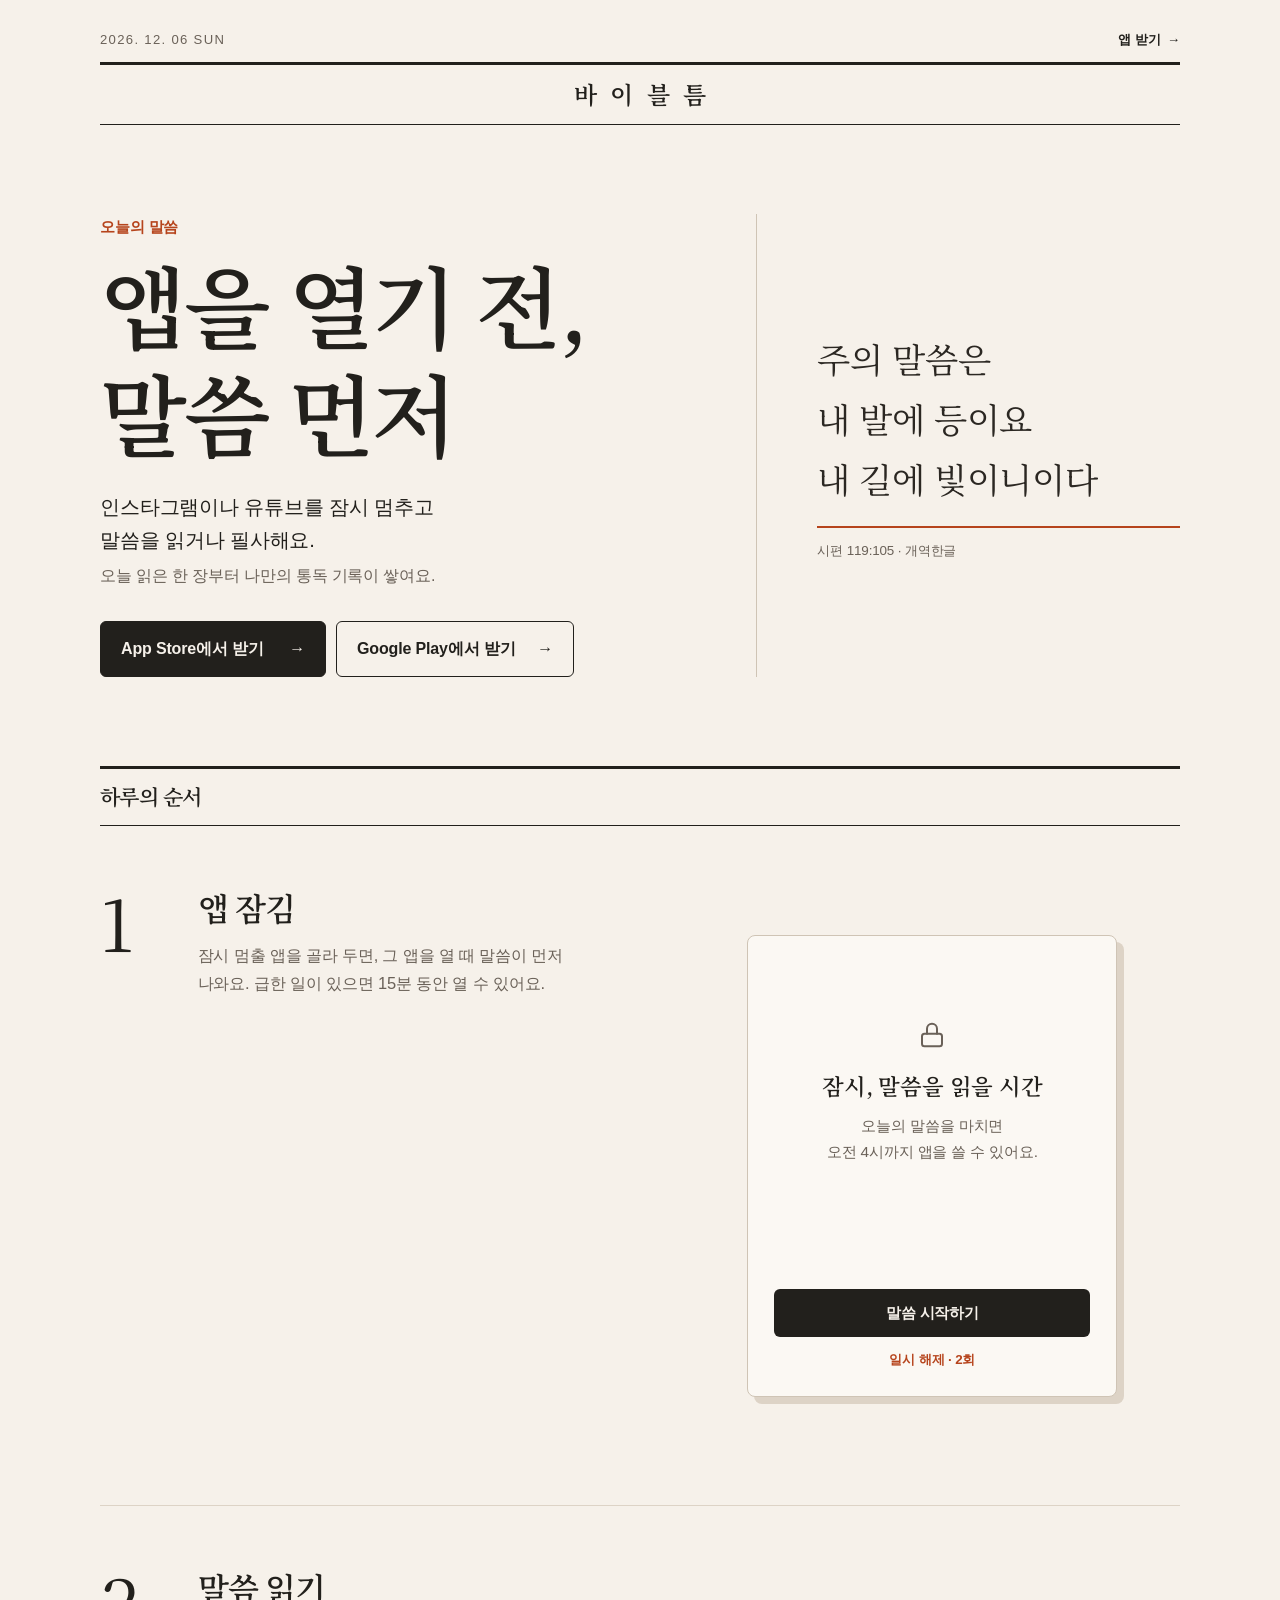
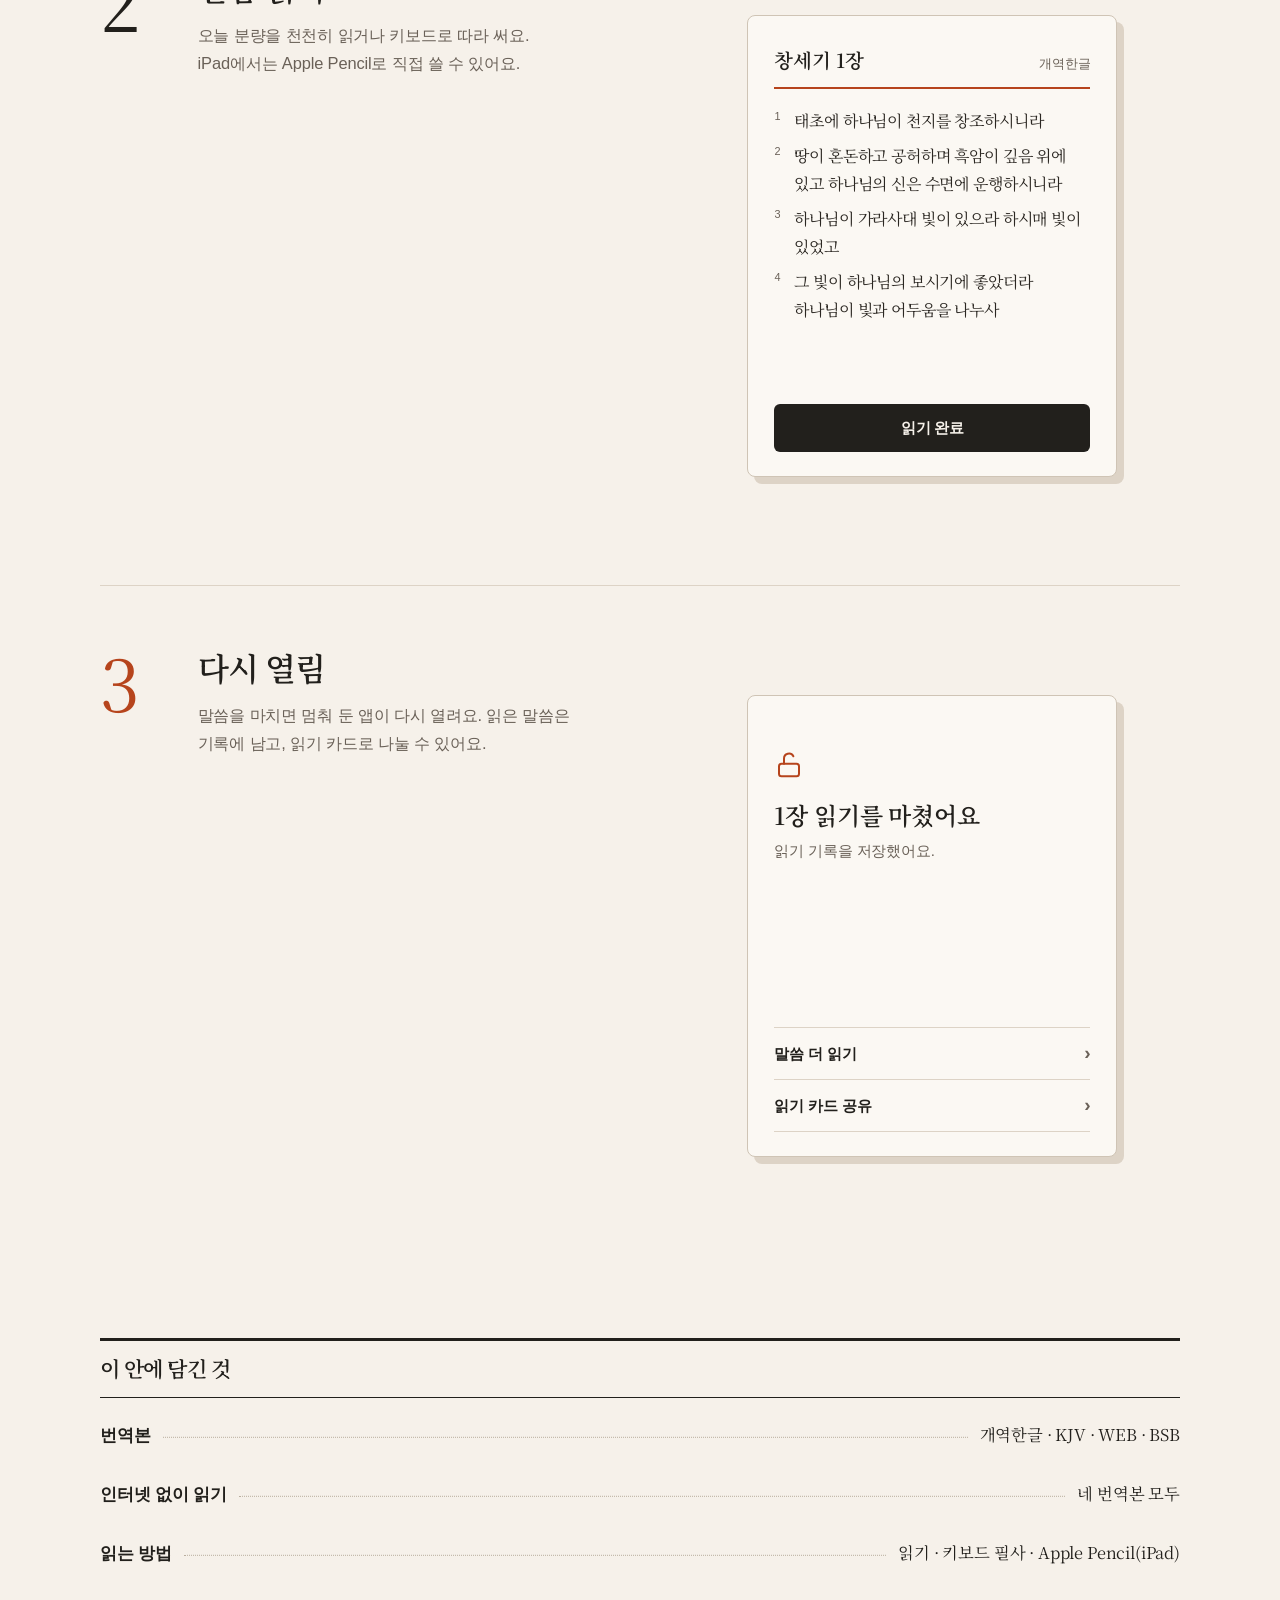
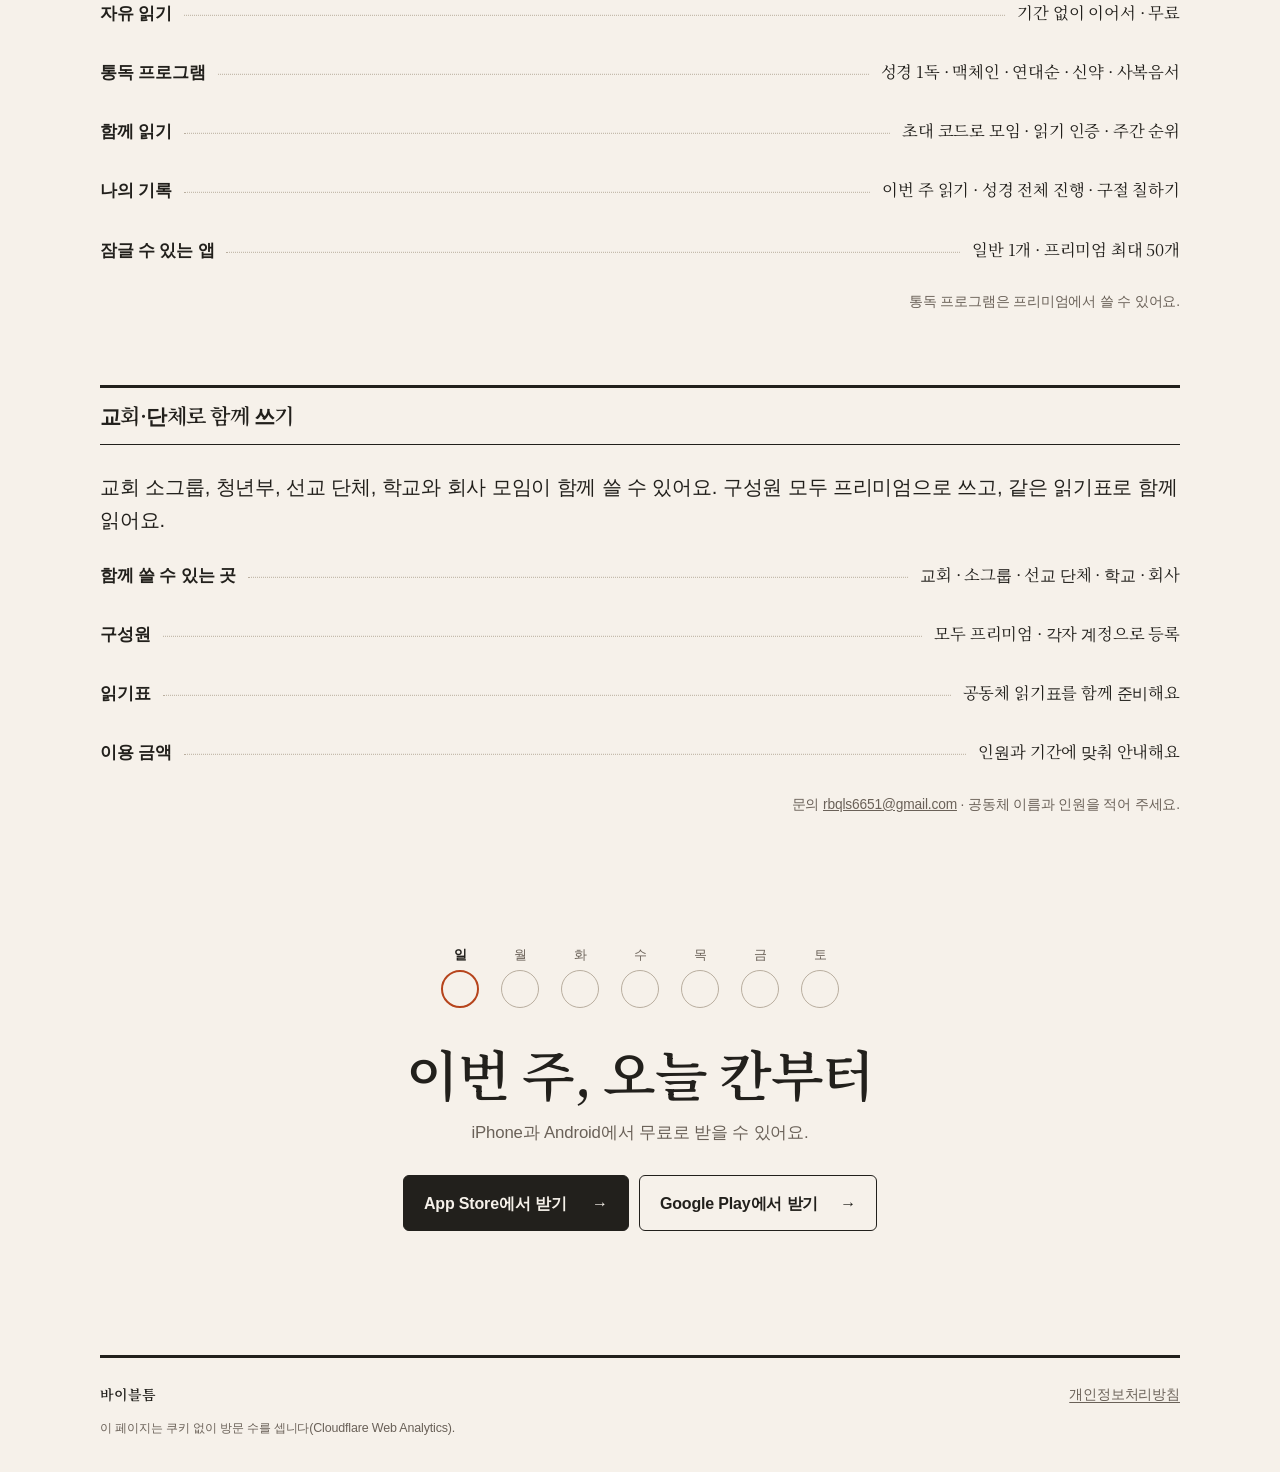
==== commit ba25bee1: "앱 받기 페이지에 교회·단체로 함께 쓰기 안내 추가 교회 소그룹·선교 단체·학교·회사 모임이 구성원 프리미엄과 공동체 읽기표로 함께 쓸 수 있다는 안내와 문의 메일을 적는다. 가격" ====
--- a/get/index.html
+++ b/get/index.html
@@ -112,6 +112,18 @@
         <div><dt>잠글 수 있는 앱</dt><dd>일반 1개 · 프리미엄 최대 50개</dd></div>
       </dl>
       <p class="fineprint">통독 프로그램은 프리미엄에서 쓸 수 있어요.</p>
+    </section>
+
+    <section class="wrap contents" id="together" aria-labelledby="together-title">
+      <h2 id="together-title">교회·단체로 함께 쓰기</h2>
+      <p class="lead">교회 소그룹, 청년부, 선교 단체, 학교와 회사 모임이 함께 쓸 수 있어요. 구성원 모두 프리미엄으로 쓰고, 같은 읽기표로 함께 읽어요.</p>
+      <dl class="ledger">
+        <div><dt>함께 쓸 수 있는 곳</dt><dd>교회 · 소그룹 · 선교 단체 · 학교 · 회사</dd></div>
+        <div><dt>구성원</dt><dd>모두 프리미엄 · 각자 계정으로 등록</dd></div>
+        <div><dt>읽기표</dt><dd>공동체 읽기표를 함께 준비해요</dd></div>
+        <div><dt>이용 금액</dt><dd>인원과 기간에 맞춰 안내해요</dd></div>
+      </dl>
+      <p class="fineprint">문의 <a href="mailto:rbqls6651@gmail.com?subject=%EB%B0%94%EC%9D%B4%EB%B8%94%ED%8B%88%20%EB%8B%A8%EC%B2%B4%20%EC%9D%B4%EC%9A%A9%20%EB%AC%B8%EC%9D%98">rbqls6651@gmail.com</a> · 공동체 이름과 인원을 적어 주세요.</p>
     </section>
 
     <section class="wrap closing" id="get" aria-labelledby="get-title">
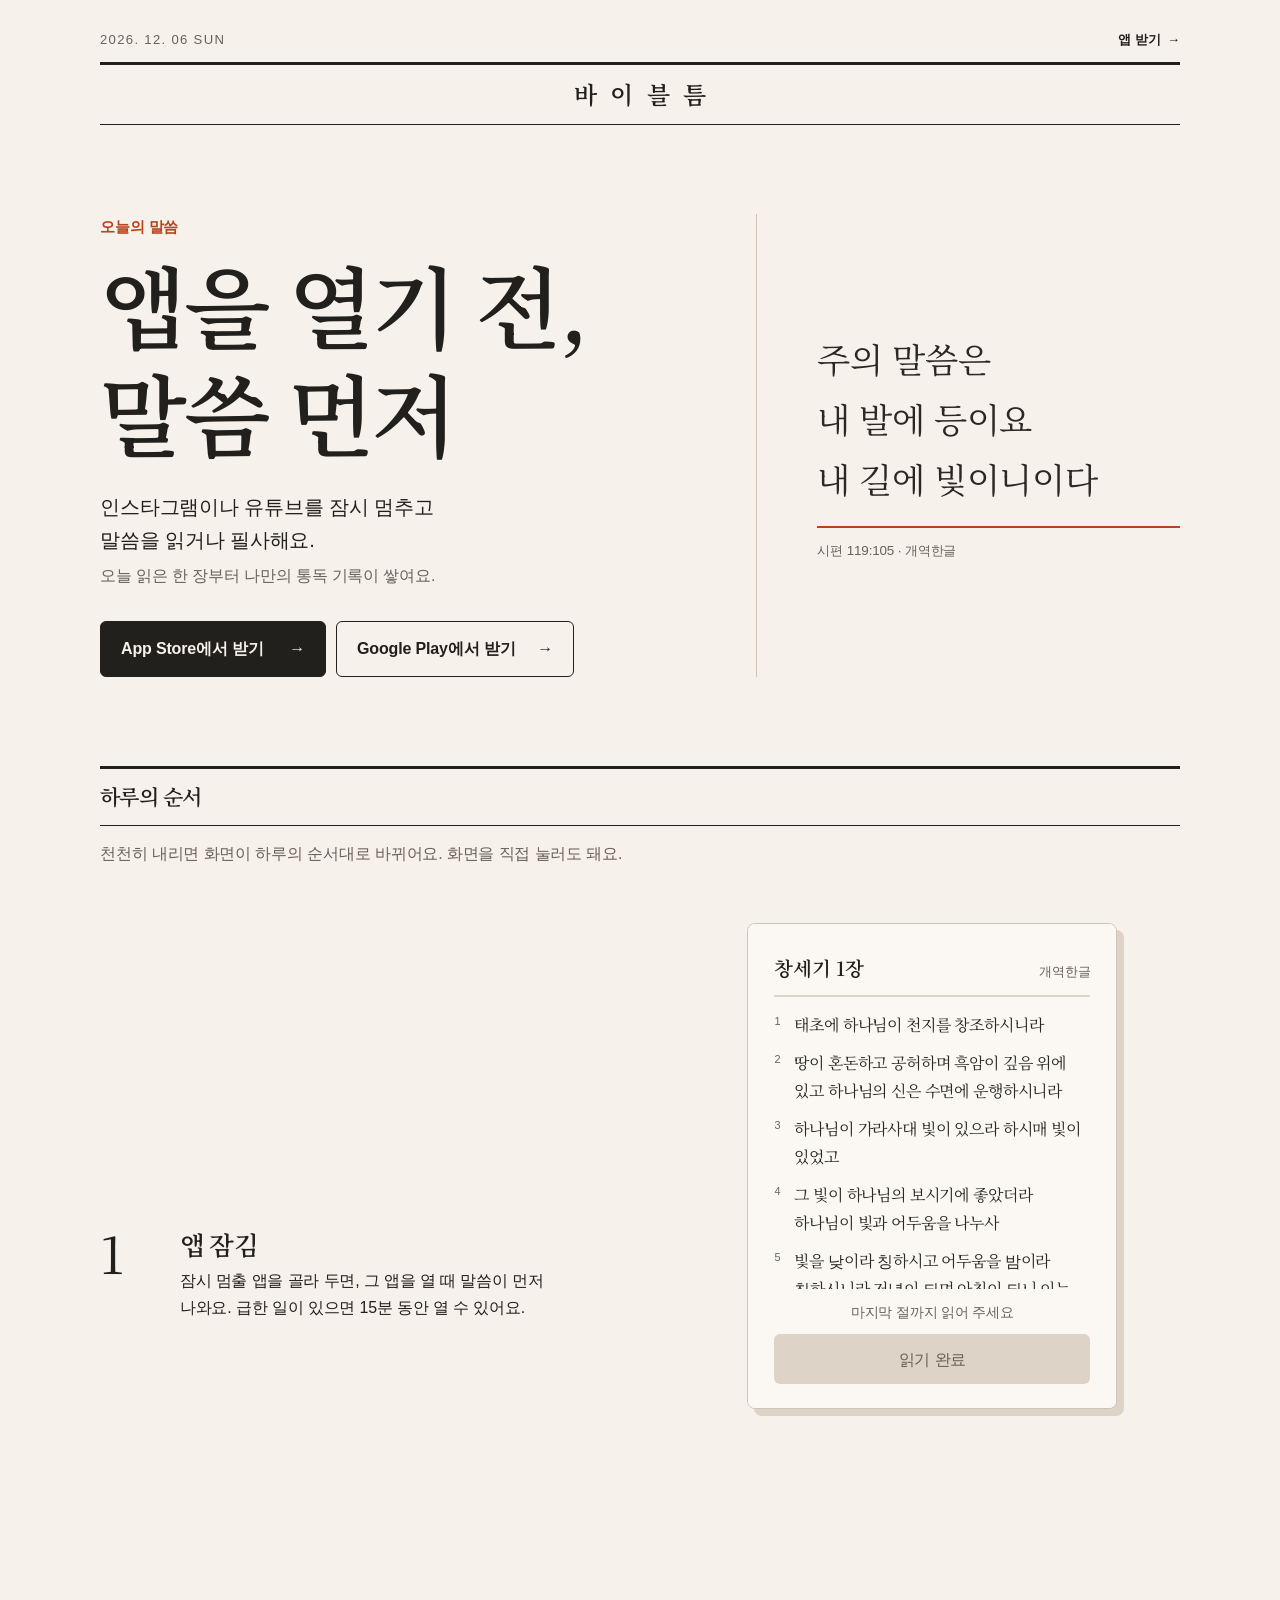
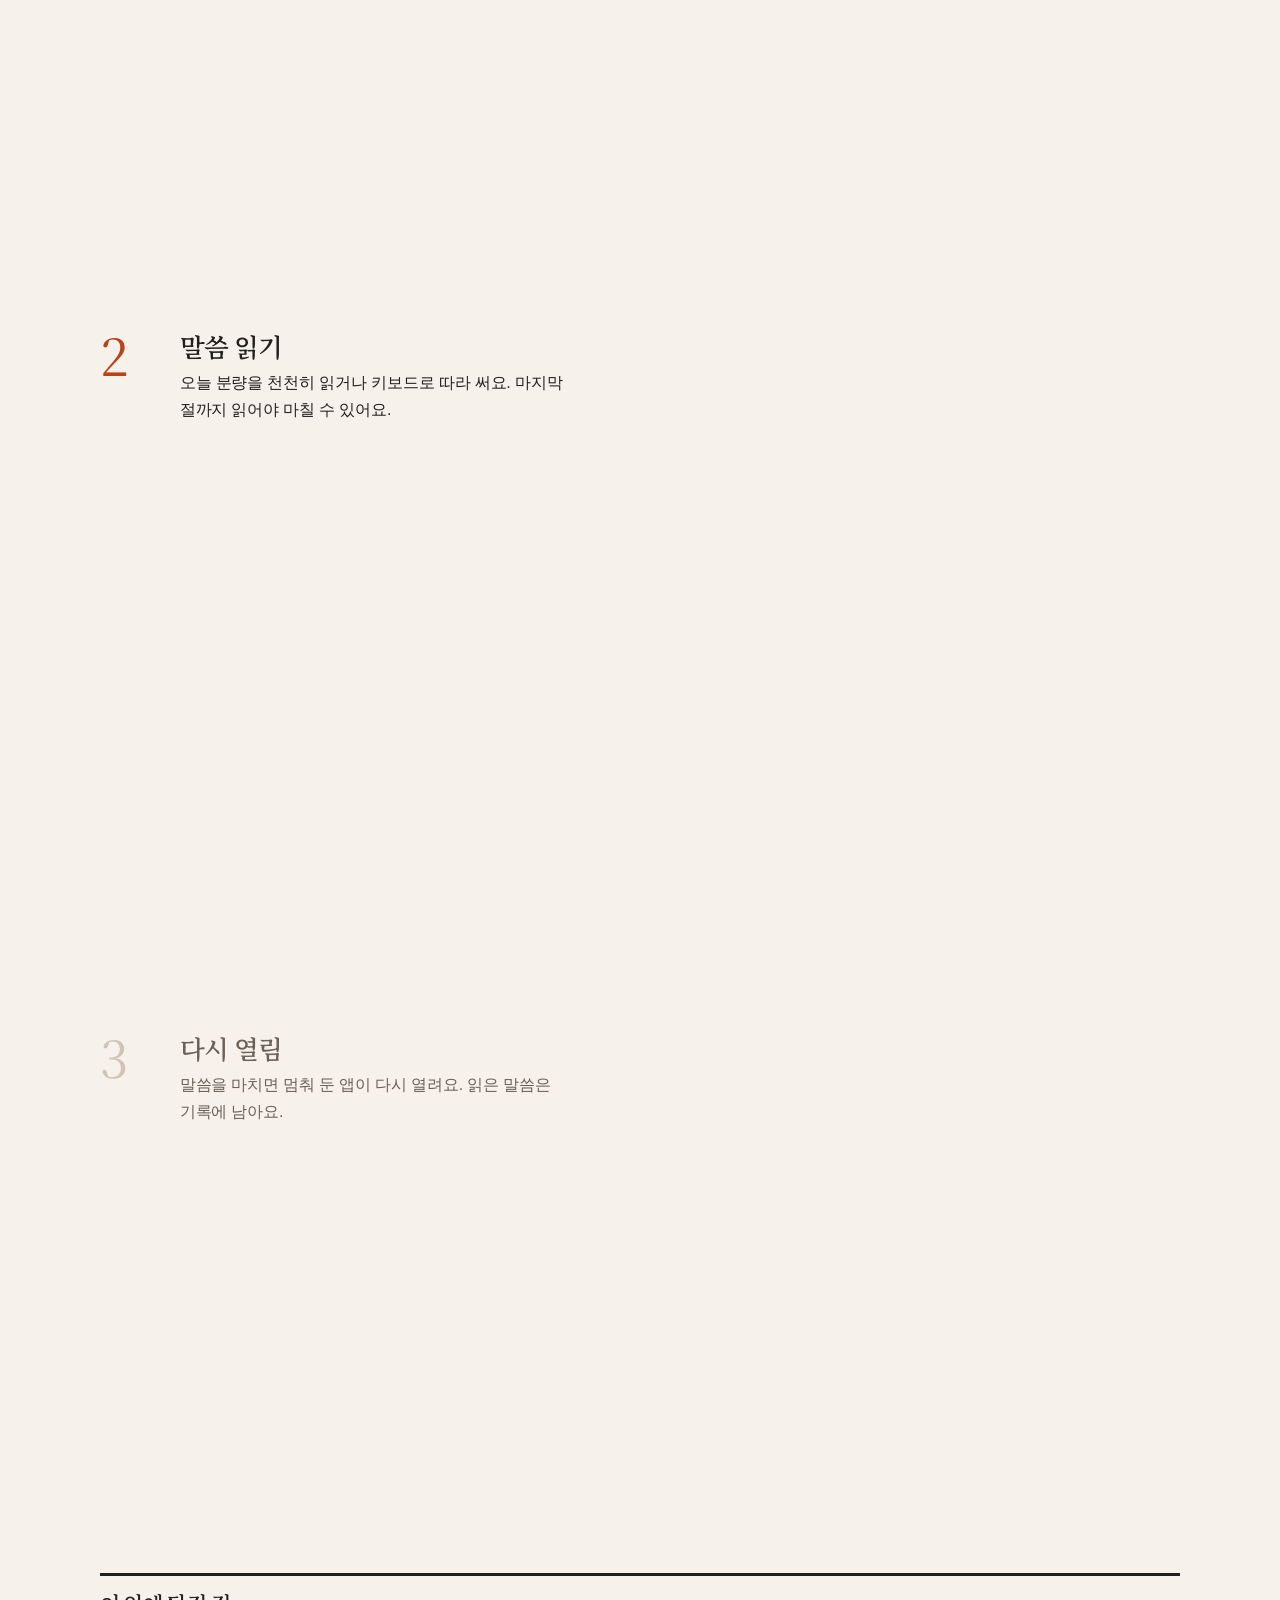
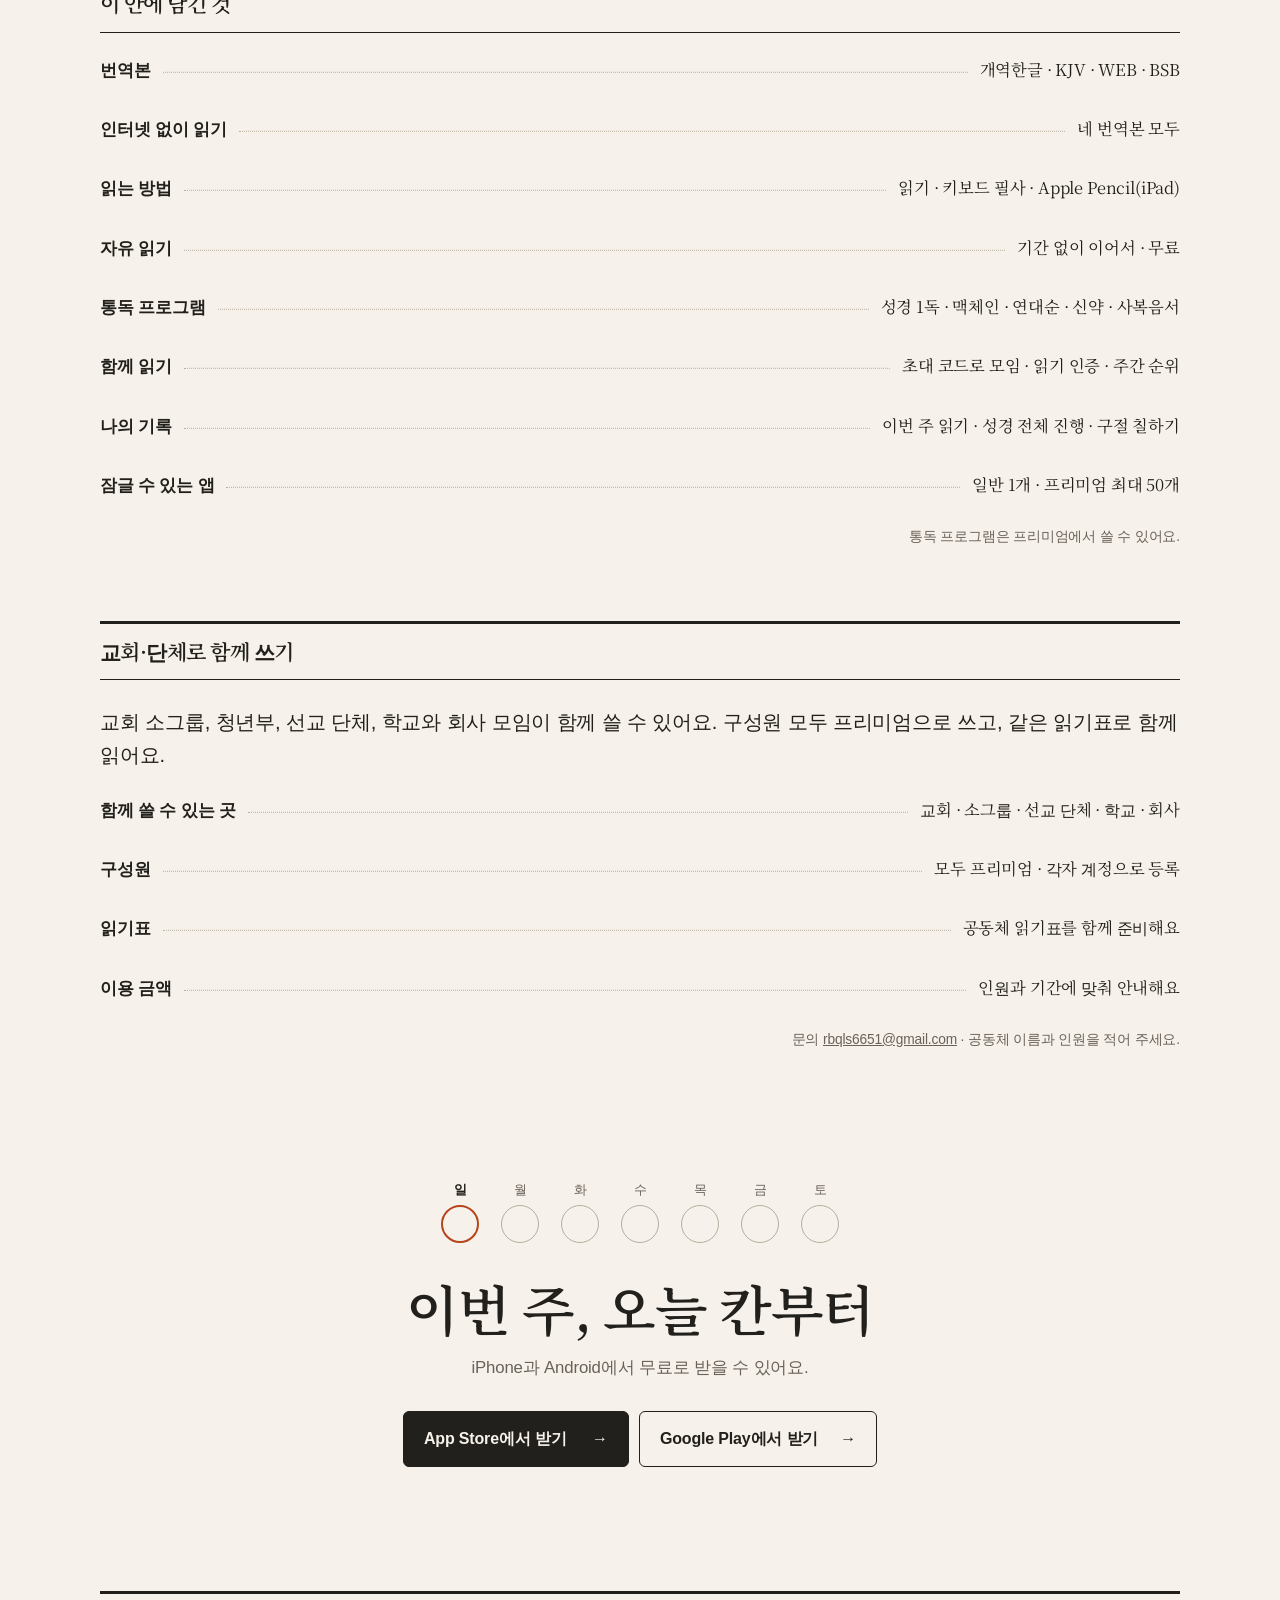
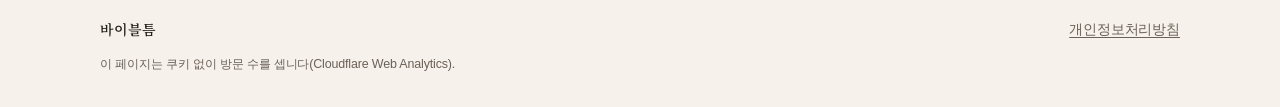
==== commit 0477aff1: "앱 받기 페이지의 하루의 순서를 직접 해 보는 화면으로, 앱 아이콘 최신으로 잠가 둔 앱 → 잠금 화면 → 성경 읽기 → 다시 열림을 직접 눌러 보거나(휴대폰), 내리면 화면이 바" ====
--- a/get/index.html
+++ b/get/index.html
@@ -8,13 +8,14 @@
   <meta property="og:type" content="website">
   <meta property="og:title" content="바이블틈 · 앱을 열기 전, 말씀 먼저">
   <meta property="og:description" content="말씀을 읽거나 필사하면 멈춰 둔 앱이 다시 열려요.">
-  <meta property="og:image" content="https://gyu-bin.github.io/bibleteum-privacy/get/icon.png">
+  <meta property="og:image" content="https://gyu-bin.github.io/bibleteum-privacy/get/icon.png?v=20261126">
   <meta property="og:url" content="https://gyu-bin.github.io/bibleteum-privacy/get/">
   <meta name="theme-color" content="#F6F1EA" media="(prefers-color-scheme: light)">
   <meta name="theme-color" content="#1C1A17" media="(prefers-color-scheme: dark)">
   <link rel="canonical" href="https://gyu-bin.github.io/bibleteum-privacy/get/">
-  <link rel="icon" href="icon.png">
+  <link rel="icon" href="icon.png?v=20261126">
   <link rel="stylesheet" href="style.css?v=20261121b">
+  <link rel="stylesheet" href="play.css?v=20261126">
   <script>document.documentElement.classList.add("js");</script>
 </head>
 <body>
@@ -48,55 +49,54 @@
       </figure>
     </section>
 
-    <section class="wrap story" aria-labelledby="story-title">
+    <section class="wrap story play scroll-play" data-play="scroll" aria-labelledby="story-title">
       <h2 id="story-title">하루의 순서</h2>
-      <ol class="steps">
-        <li class="step">
-          <div class="step-copy">
-            <span class="numeral" aria-hidden="true">1</span>
-            <h3>앱 잠김</h3>
-            <p>잠시 멈출 앱을 골라 두면, 그 앱을 열 때 말씀이 먼저 나와요. 급한 일이 있으면 15분 동안 열 수 있어요.</p>
-          </div>
-          <div class="leaf leaf-lock" aria-hidden="true">
-            <svg class="glyph" viewBox="0 0 24 24"><rect x="4" y="11" width="16" height="10" rx="2"/><path d="M8 11V7a4 4 0 0 1 8 0v4"/></svg>
-            <strong>잠시, 말씀을 읽을 시간</strong>
-            <p>오늘의 말씀을 마치면<br>오전 4시까지 앱을 쓸 수 있어요.</p>
-            <span class="leaf-btn">말씀 시작하기</span>
-            <small>일시 해제 · 2회</small>
-          </div>
-        </li>
-        <li class="step">
-          <div class="step-copy">
-            <span class="numeral" aria-hidden="true">2</span>
-            <h3>말씀 읽기</h3>
-            <p>오늘 분량을 천천히 읽거나 키보드로 따라 써요. iPad에서는 Apple Pencil로 직접 쓸 수 있어요.</p>
-          </div>
-          <div class="leaf leaf-read" aria-hidden="true">
+      <p class="play-hint"><span class="hint-wide">천천히 내리면 화면이 하루의 순서대로 바뀌어요. 화면을 직접 눌러도 돼요.</span><span class="hint-narrow">화면을 직접 눌러 보세요. 잠긴 앱에서 말씀을 읽고 다시 열리기까지 30초면 돼요.</span></p>
+      <div class="play-grid">
+        <ol class="play-steps">
+          <li><span class="numeral" aria-hidden="true">1</span><div><h3>앱 잠김</h3><p>잠시 멈출 앱을 골라 두면, 그 앱을 열 때 말씀이 먼저 나와요. 급한 일이 있으면 15분 동안 열 수 있어요.</p></div></li>
+          <li><span class="numeral" aria-hidden="true">2</span><div><h3>말씀 읽기</h3><p>오늘 분량을 천천히 읽거나 키보드로 따라 써요. 마지막 절까지 읽어야 마칠 수 있어요.</p></div></li>
+          <li><span class="numeral" aria-hidden="true">3</span><div><h3>다시 열림</h3><p>말씀을 마치면 멈춰 둔 앱이 다시 열려요. 읽은 말씀은 기록에 남아요.</p></div></li>
+        </ol>
+        <div class="device" role="group" aria-label="바이블틈 체험 화면">
+          <p class="play-live sr-only" aria-live="polite"></p>
+          <div class="screen screen-home is-on" data-screen="home">
+            <strong class="home-title">잠가 둔 앱</strong>
+            <p class="home-sub">하나를 눌러 열어 보세요.</p>
+            <div class="tiles">
+            <button class="tile" type="button" data-app="피드"><svg viewBox="0 0 24 24" aria-hidden="true"><rect x="4" y="4" width="7" height="7" rx="1.5"/><rect x="13" y="4" width="7" height="7" rx="1.5"/><rect x="4" y="13" width="7" height="7" rx="1.5"/><rect x="13" y="13" width="7" height="7" rx="1.5"/></svg>피드<svg class="pin" viewBox="0 0 24 24" aria-hidden="true"><rect x="5" y="11" width="14" height="10" rx="2"/><path d="M8 11V8a4 4 0 0 1 8 0v3"/></svg></button>
+            <button class="tile" type="button" data-app="동영상"><svg viewBox="0 0 24 24" aria-hidden="true"><rect x="3" y="5" width="18" height="14" rx="3"/><path d="M10 9.5v5l4.5-2.5z"/></svg>동영상<svg class="pin" viewBox="0 0 24 24" aria-hidden="true"><rect x="5" y="11" width="14" height="10" rx="2"/><path d="M8 11V8a4 4 0 0 1 8 0v3"/></svg></button>
+            <button class="tile" type="button" data-app="메신저"><svg viewBox="0 0 24 24" aria-hidden="true"><path d="M5 5h14a2 2 0 0 1 2 2v8a2 2 0 0 1-2 2H10l-5 4v-4a2 2 0 0 1-2-2V7a2 2 0 0 1 2-2z"/></svg>메신저<svg class="pin" viewBox="0 0 24 24" aria-hidden="true"><rect x="5" y="11" width="14" height="10" rx="2"/><path d="M8 11V8a4 4 0 0 1 8 0v3"/></svg></button>
+            <button class="tile" type="button" data-app="쇼핑"><svg viewBox="0 0 24 24" aria-hidden="true"><path d="M6 8h12l-1 12H7z"/><path d="M9 8V7a3 3 0 0 1 6 0v1"/></svg>쇼핑<svg class="pin" viewBox="0 0 24 24" aria-hidden="true"><rect x="5" y="11" width="14" height="10" rx="2"/><path d="M8 11V8a4 4 0 0 1 8 0v3"/></svg></button>
+            </div>
+          </div>
+          <div class="screen screen-lock" data-screen="lock" aria-hidden="true">
+            <svg class="hourglass" viewBox="0 0 24 24" aria-hidden="true"><path fill-rule="evenodd" d="M6 2V8L10 12L6 16V22H18V16L14 12L18 8V2Z M8 4H16V7.5L12 11.5L8 7.5Z M8 20V16.5L12 12.5L16 16.5V20Z"/></svg>
+            <strong>말씀을 읽을 시간</strong>
+            <p class="lock-state"><span data-app-name>피드</span> 잠금 중</p>
+            <p class="lock-body">오늘의 말씀을 마치면<br>잠긴 앱을 다시 쓸 수 있어요.</p>
+            <p class="lock-note" aria-live="polite"></p>
+            <button class="primary" type="button" data-start>말씀 시작하기</button>
+            <button class="quiet" type="button" data-break>일시 해제 · 2회</button>
+          </div>
+          <div class="screen screen-read" data-screen="read" aria-hidden="true">
             <div class="leaf-head"><strong>창세기 1장</strong><span>개역한글</span></div>
             <div class="bar"><i></i></div>
-            <ol class="scripture">
-              <li>태초에 하나님이 천지를 창조하시니라</li>
-              <li>땅이 혼돈하고 공허하며 흑암이 깊음 위에 있고 하나님의 신은 수면에 운행하시니라</li>
-              <li>하나님이 가라사대 빛이 있으라 하시매 빛이 있었고</li>
-              <li>그 빛이 하나님의 보시기에 좋았더라 하나님이 빛과 어두움을 나누사</li>
-            </ol>
-            <span class="leaf-btn">읽기 완료</span>
-          </div>
-        </li>
-        <li class="step">
-          <div class="step-copy">
-            <span class="numeral accent" aria-hidden="true">3</span>
-            <h3>다시 열림</h3>
-            <p>말씀을 마치면 멈춰 둔 앱이 다시 열려요. 읽은 말씀은 기록에 남고, 읽기 카드로 나눌 수 있어요.</p>
-          </div>
-          <div class="leaf leaf-done" aria-hidden="true">
-            <svg class="glyph accent" viewBox="0 0 24 24"><rect x="4" y="11" width="16" height="10" rx="2"/><path d="M8 11V7a4 4 0 0 1 7.5-2"/></svg>
+            <div class="verses" tabindex="0" aria-label="창세기 1장 1절부터 8절"><ol class="scripture"><li>태초에 하나님이 천지를 창조하시니라</li><li>땅이 혼돈하고 공허하며 흑암이 깊음 위에 있고 하나님의 신은 수면에 운행하시니라</li><li>하나님이 가라사대 빛이 있으라 하시매 빛이 있었고</li><li>그 빛이 하나님의 보시기에 좋았더라 하나님이 빛과 어두움을 나누사</li><li>빛을 낮이라 칭하시고 어두움을 밤이라 칭하시니라 저녁이 되며 아침이 되니 이는 첫째 날이니라</li><li>하나님이 가라사대 물 가운데 궁창이 있어 물과 물로 나뉘게 하리라 하시고</li><li>하나님이 궁창을 만드사 궁창 아래의 물과 궁창 위의 물로 나뉘게 하시매 그대로 되니라</li><li>하나님이 궁창을 하늘이라 칭하시니라 저녁이 되며 아침이 되니 이는 둘째 날이니라</li></ol></div>
+            <p class="read-hint">마지막 절까지 읽어 주세요</p>
+            <button class="primary" type="button" data-finish disabled>읽기 완료</button>
+          </div>
+          <div class="screen screen-done" data-screen="done" aria-hidden="true">
+            <svg class="lock-open" viewBox="0 0 24 24" aria-hidden="true"><rect x="4" y="11" width="16" height="10" rx="2"/><path class="shackle" d="M8 11V7a4 4 0 0 1 8 0v4"/></svg>
             <strong>1장 읽기를 마쳤어요</strong>
-            <p>읽기 기록을 저장했어요.</p>
-            <div class="leaf-rows"><span>말씀 더 읽기</span><span>읽기 카드 공유</span></div>
-          </div>
-        </li>
-      </ol>
+            <p class="done-body" data-done-body>피드가 다시 열렸어요. 읽은 말씀은 기록에 남았어요.</p>
+            <div class="leaf-rows">
+              <button type="button" data-week>이번 주 오늘 칸 보기</button>
+              <button type="button" data-again>처음부터 다시 해 보기</button>
+            </div>
+          </div>
+        </div>
+      </div>
     </section>
 
     <section class="wrap contents" aria-labelledby="contents-title">
@@ -222,18 +222,7 @@
     storesObserver.observe(document.getElementById("final-stores"));
   }
 
-  // The reading bar fills the first time its page comes into view.
-  var readLeaf = document.querySelector(".leaf-read");
-  if ("IntersectionObserver" in window) {
-    var readObserver = new IntersectionObserver(function (entries) {
-      if (!entries[0].isIntersecting) return;
-      readLeaf.classList.add("seen");
-      readObserver.disconnect();
-    }, { threshold: 0.45 });
-    readObserver.observe(readLeaf);
-  } else {
-    readLeaf.classList.add("seen");
-  }
 </script>
+  <script src="play.js?v=20261126"></script>
 </body>
 </html>
--- a/get/play.css
+++ b/get/play.css
@@ -0,0 +1,188 @@
+/* The day, played: one page that changes as the visitor taps (A) or scrolls (B). */
+.play-hint { margin-top: 14px; color: var(--muted); font-size: 1rem; }
+.play-grid {
+  display: grid;
+  grid-template-columns: minmax(0, 1fr) minmax(0, 1fr);
+  gap: clamp(32px, 7vw, 96px);
+  align-items: center;
+  padding-block: clamp(32px, 5vw, 56px) clamp(48px, 6vw, 72px);
+}
+.play-steps li {
+  display: grid;
+  grid-template-columns: clamp(50px, 5.6vw, 72px) minmax(0, 1fr);
+  column-gap: 8px;
+  padding-block: 20px;
+  border-bottom: 1px solid var(--rule);
+  color: var(--muted);
+  transition: color .25s ease;
+}
+.play-steps li:last-child { border-bottom: 0; }
+.play-steps .numeral { color: var(--rule-strong); font-size: clamp(2.4rem, 4vw, 3.4rem); transition: color .25s ease; }
+.play-steps h3 { color: inherit; font-size: clamp(1.3rem, 2vw, 1.65rem); }
+.play-steps p { margin-top: 6px; font-size: 1rem; }
+.play-steps li.is-done { color: var(--ink); }
+.play-steps li.is-done .numeral { color: var(--ink); }
+.play-steps li.is-current { color: var(--ink); }
+.play-steps li.is-current .numeral { color: var(--red); }
+
+.device {
+  position: relative;
+  justify-self: center;
+  width: min(100%, 370px);
+  height: 486px;
+  overflow: hidden;
+  border: 1px solid var(--rule-strong);
+  border-radius: 8px;
+  background: var(--sheet);
+  box-shadow: 7px 7px 0 var(--rule);
+}
+.screen {
+  position: absolute;
+  inset: 0;
+  display: flex;
+  flex-direction: column;
+  padding: 28px 26px 24px;
+  background: var(--sheet);
+  opacity: 0;
+  visibility: hidden;
+  transform: translateY(8px);
+  transition: opacity .22s ease, transform .22s ease, visibility 0s linear .22s;
+}
+.screen.is-on { z-index: 1; opacity: 1; visibility: visible; transform: none; transition: opacity .22s ease, transform .22s ease; }
+.screen strong { font-family: var(--serif); font-weight: 600; }
+.device button { font: inherit; letter-spacing: inherit; cursor: pointer; }
+.device button:focus-visible { outline: 2px solid var(--red); outline-offset: 3px; }
+
+/* Home: the apps you chose to pause */
+.home-title { font-size: 1.3rem; line-height: 1.4; }
+.home-sub { margin-top: 4px; color: var(--muted); font-size: .92rem; }
+.tiles { display: grid; grid-template-columns: repeat(2, minmax(0, 1fr)); gap: 14px; margin-top: auto; }
+.tile {
+  position: relative;
+  display: flex;
+  flex-direction: column;
+  align-items: center;
+  justify-content: center;
+  gap: 10px;
+  aspect-ratio: 1.15;
+  border: 1px solid var(--rule-strong);
+  border-radius: 14px;
+  background: var(--paper);
+  color: var(--ink);
+  font-size: .92rem;
+  font-weight: 600;
+  transition: border-color .15s ease, transform .15s ease;
+}
+.tile:hover { border-color: var(--ink); }
+.tile:active { transform: scale(.97); }
+.tile svg { width: 30px; height: 30px; fill: none; stroke: currentColor; stroke-width: 1.6; stroke-linecap: round; stroke-linejoin: round; }
+.tile .pin { position: absolute; top: 9px; right: 9px; width: 18px; height: 18px; color: var(--red); stroke-width: 2; }
+
+/* Lock: the same words as the phone's lock screen */
+.screen-lock { align-items: center; text-align: center; }
+.hourglass { width: 40px; height: 40px; margin-top: 48px; fill: var(--red); }
+.screen-lock strong { margin-top: 18px; font-size: 1.4rem; line-height: 1.4; }
+.screen-lock .lock-state { margin-top: 6px; color: var(--muted); font-size: .95rem; }
+.screen-lock .lock-body { margin-top: 14px; color: var(--muted); font-size: .95rem; line-height: 1.6; }
+.lock-note { min-height: 3.2em; margin-top: auto; padding-bottom: 12px; color: var(--red); font-size: .86rem; line-height: 1.6; }
+.primary {
+  display: flex;
+  align-items: center;
+  justify-content: center;
+  width: 100%;
+  min-height: 50px;
+  border: 0;
+  border-radius: 6px;
+  background: var(--ink);
+  color: var(--on-ink);
+  font-size: .97rem;
+  font-weight: 650;
+  transition: background-color .15s ease;
+}
+.primary:hover:not(:disabled) { background: var(--red); color: #fff; }
+.primary:disabled { background: var(--rule); color: var(--muted); cursor: default; }
+.quiet {
+  min-height: 44px;
+  margin-top: 6px;
+  border: 0;
+  background: transparent;
+  color: var(--red);
+  font-size: .9rem;
+  font-weight: 650;
+}
+
+/* Reading: the bar follows the reading, and finishing waits for the last verse */
+.screen-read .leaf-head strong { font-size: 1.22rem; }
+.screen-read .bar i { width: 0; transition: width .12s linear; }
+.verses {
+  flex: 1;
+  min-height: 0;
+  overflow-y: auto;
+  margin-block: 14px 12px;
+  padding-right: 8px;
+  overscroll-behavior: contain;
+  scrollbar-width: thin;
+}
+.verses .scripture { margin: 0; }
+.verses .scripture li + li { margin-top: 10px; }
+.read-hint { margin-bottom: 10px; color: var(--muted); font-size: .86rem; text-align: center; }
+
+/* Done: the paused app opens again */
+.lock-open { width: 34px; height: 34px; margin-top: 30px; fill: none; stroke: var(--red); stroke-width: 1.6; stroke-linecap: round; stroke-linejoin: round; }
+.lock-open .shackle { transform-box: fill-box; transform-origin: 100% 100%; }
+.screen-done.is-on .shackle { animation: shackle-open .55s cubic-bezier(.2, .8, .2, 1) .15s both; }
+@keyframes shackle-open { from { transform: translateY(2px) rotate(0); } to { transform: translateY(-1px) rotate(-22deg); } }
+.screen-done strong { margin-top: 18px; font-size: 1.5rem; line-height: 1.4; }
+.screen-done .done-body { margin-top: 6px; color: var(--muted); font-size: .95rem; }
+.screen-done .leaf-rows button {
+  display: flex;
+  align-items: center;
+  justify-content: space-between;
+  min-height: 52px;
+  border: 0;
+  border-bottom: 1px solid var(--rule);
+  background: transparent;
+  color: var(--ink);
+  font-size: .95rem;
+  font-weight: 600;
+  text-align: left;
+}
+.screen-done .leaf-rows button::after { content: "›"; color: var(--muted); font-size: 1.2rem; }
+.screen-done .leaf-rows button:hover { color: var(--red); }
+
+/* The closing week: today's circle is filled once the reading is done */
+.week li.today.filled::after { background: var(--red); border-color: var(--red); }
+.week li.today.filled::after { animation: fill-today .5s ease-out both; }
+@keyframes fill-today { from { transform: scale(.6); } to { transform: scale(1); } }
+
+/* B: the page stays beside the text and changes as the steps pass */
+.scroll-play .play-grid { align-items: start; }
+.scroll-play .play-steps li { min-height: 78vh; align-content: center; border-bottom: 0; }
+.scroll-play .device { position: sticky; top: calc(50vh - 243px); }
+
+@media (max-width: 859px) {
+  .play-grid { grid-template-columns: minmax(0, 1fr); gap: 22px; }
+  .play-steps { display: grid; grid-template-columns: repeat(3, minmax(0, 1fr)); gap: 8px; }
+  .play-steps li { display: block; padding: 10px 0 0; border-bottom: 0; border-top: 2px solid var(--rule); }
+  .play-steps li.is-current, .play-steps li.is-done { border-top-color: currentColor; }
+  .play-steps li.is-current { border-top-color: var(--red); }
+  .play-steps .numeral { display: none; }
+  .play-steps h3 { font-size: 1rem; }
+  .play-steps p { display: none; }
+  .device { width: min(calc(100% - 7px), 370px); height: 470px; }
+  .scroll-play .play-steps li { min-height: 0; }
+  .scroll-play .device { position: relative; top: auto; }
+}
+
+@media (prefers-reduced-motion: reduce) {
+  .screen, .screen.is-on, .play-steps li, .play-steps .numeral, .tile, .primary { transition: none; }
+  .screen { transform: none; }
+  .screen-done.is-on .shackle, .week li.today.filled::after { animation: none; }
+  .screen-done.is-on .shackle { transform: translateY(-1px) rotate(-22deg); }
+}
+.sr-only { position: absolute; width: 1px; height: 1px; overflow: hidden; clip: rect(0 0 0 0); white-space: nowrap; }
+.hint-narrow { display: none; }
+@media (max-width: 859px) {
+  .hint-wide { display: none; }
+  .hint-narrow { display: inline; }
+}
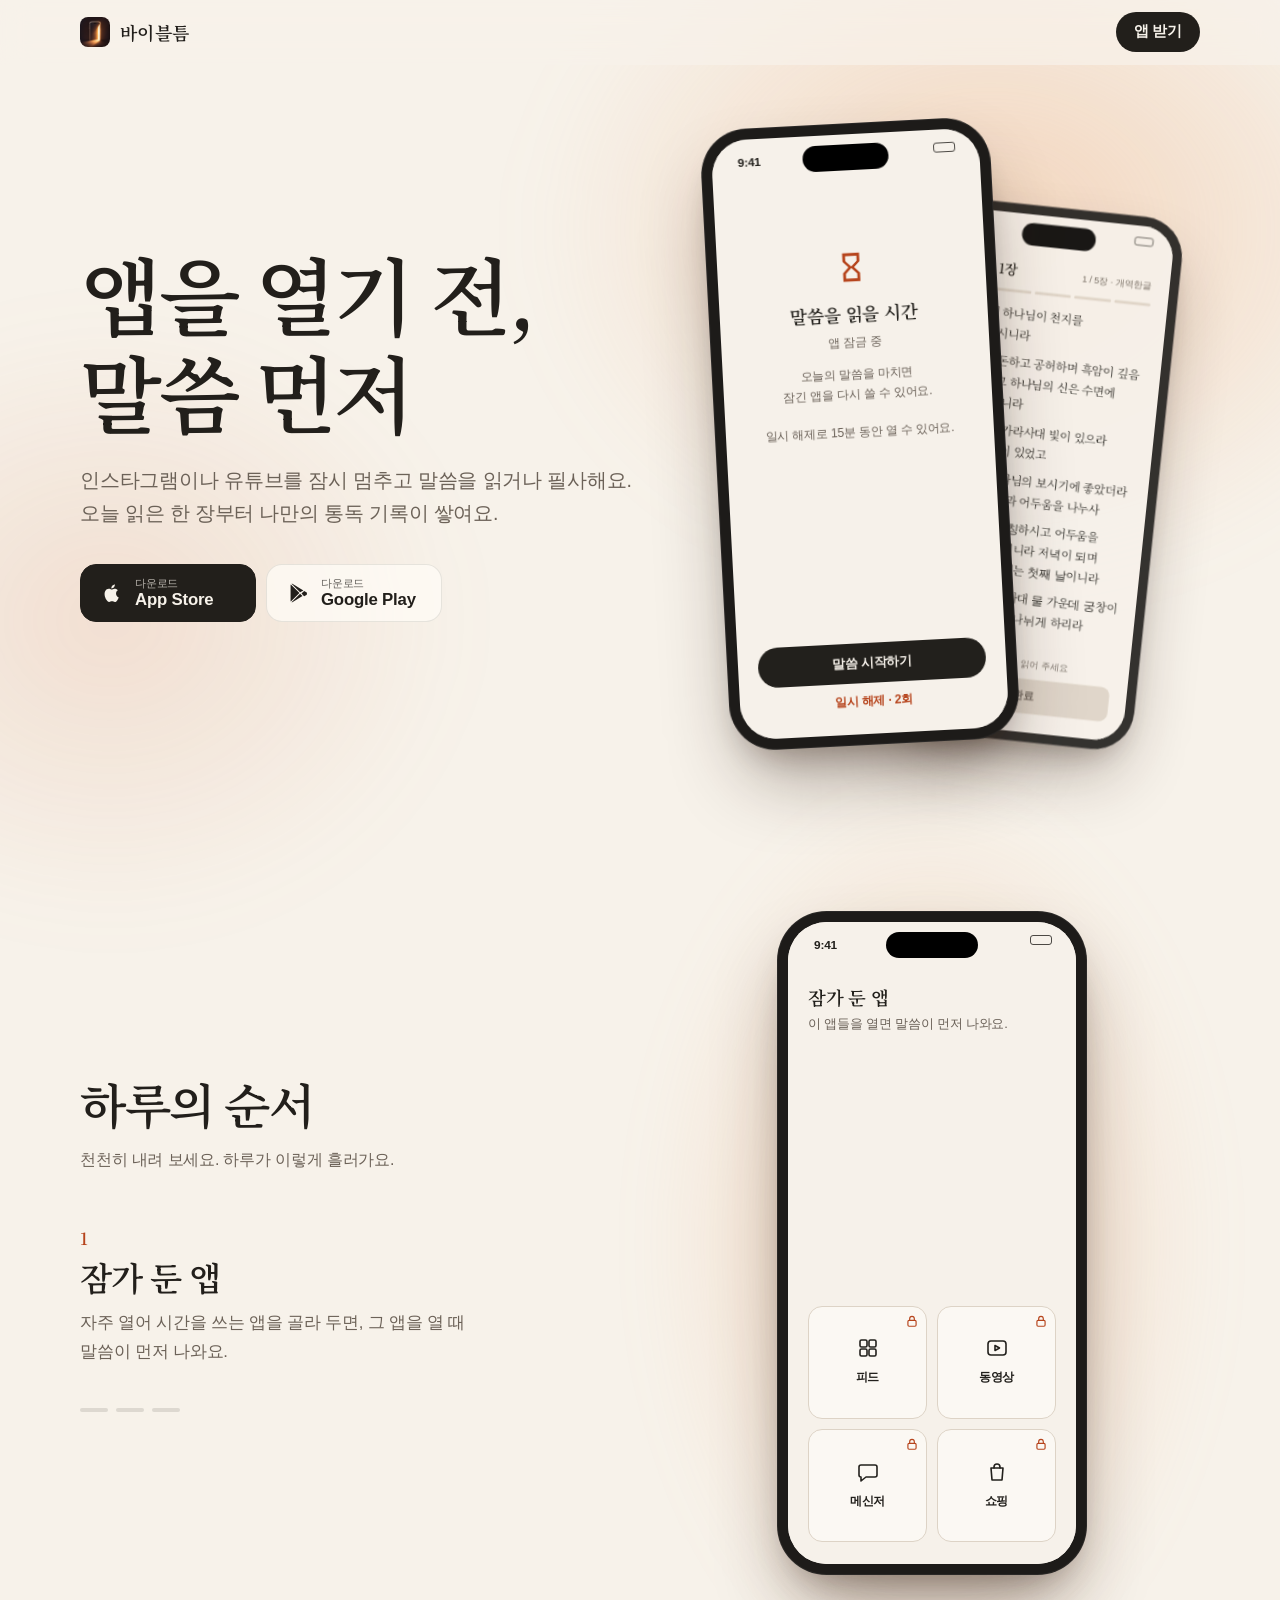
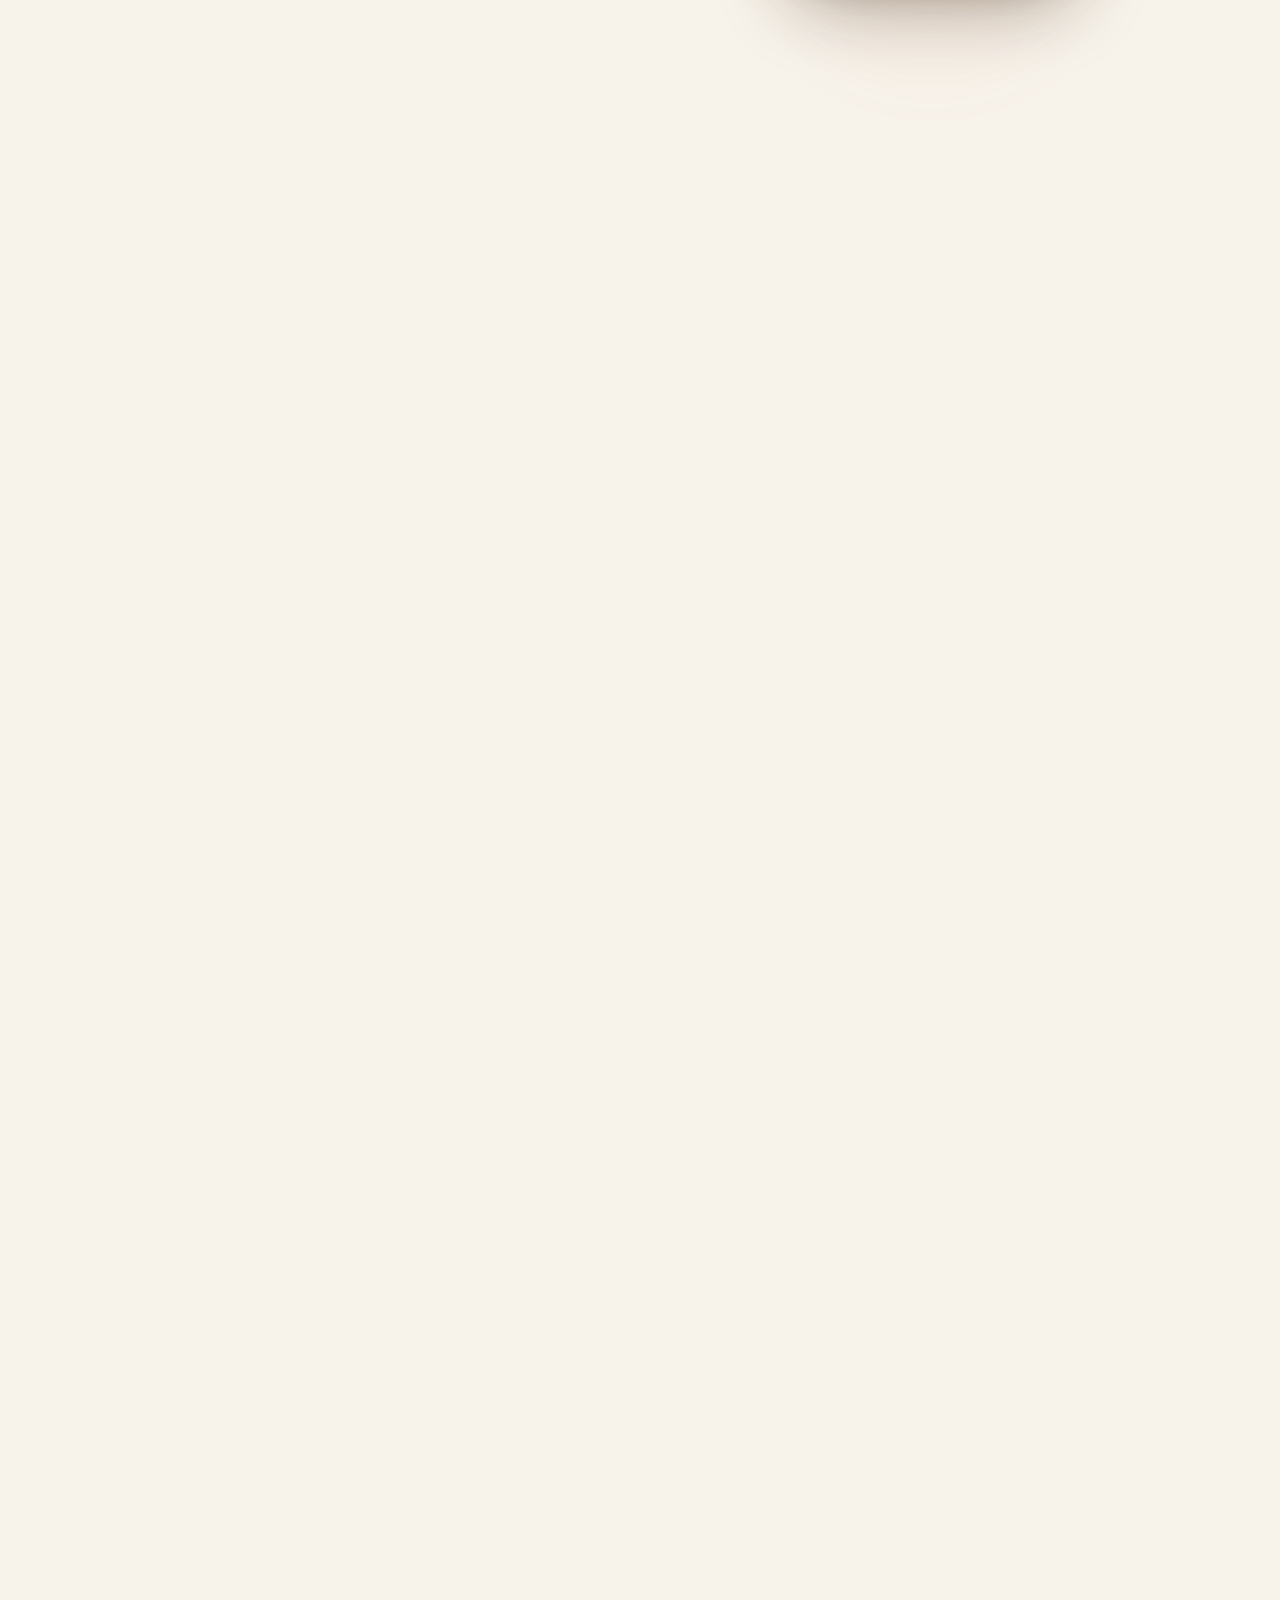
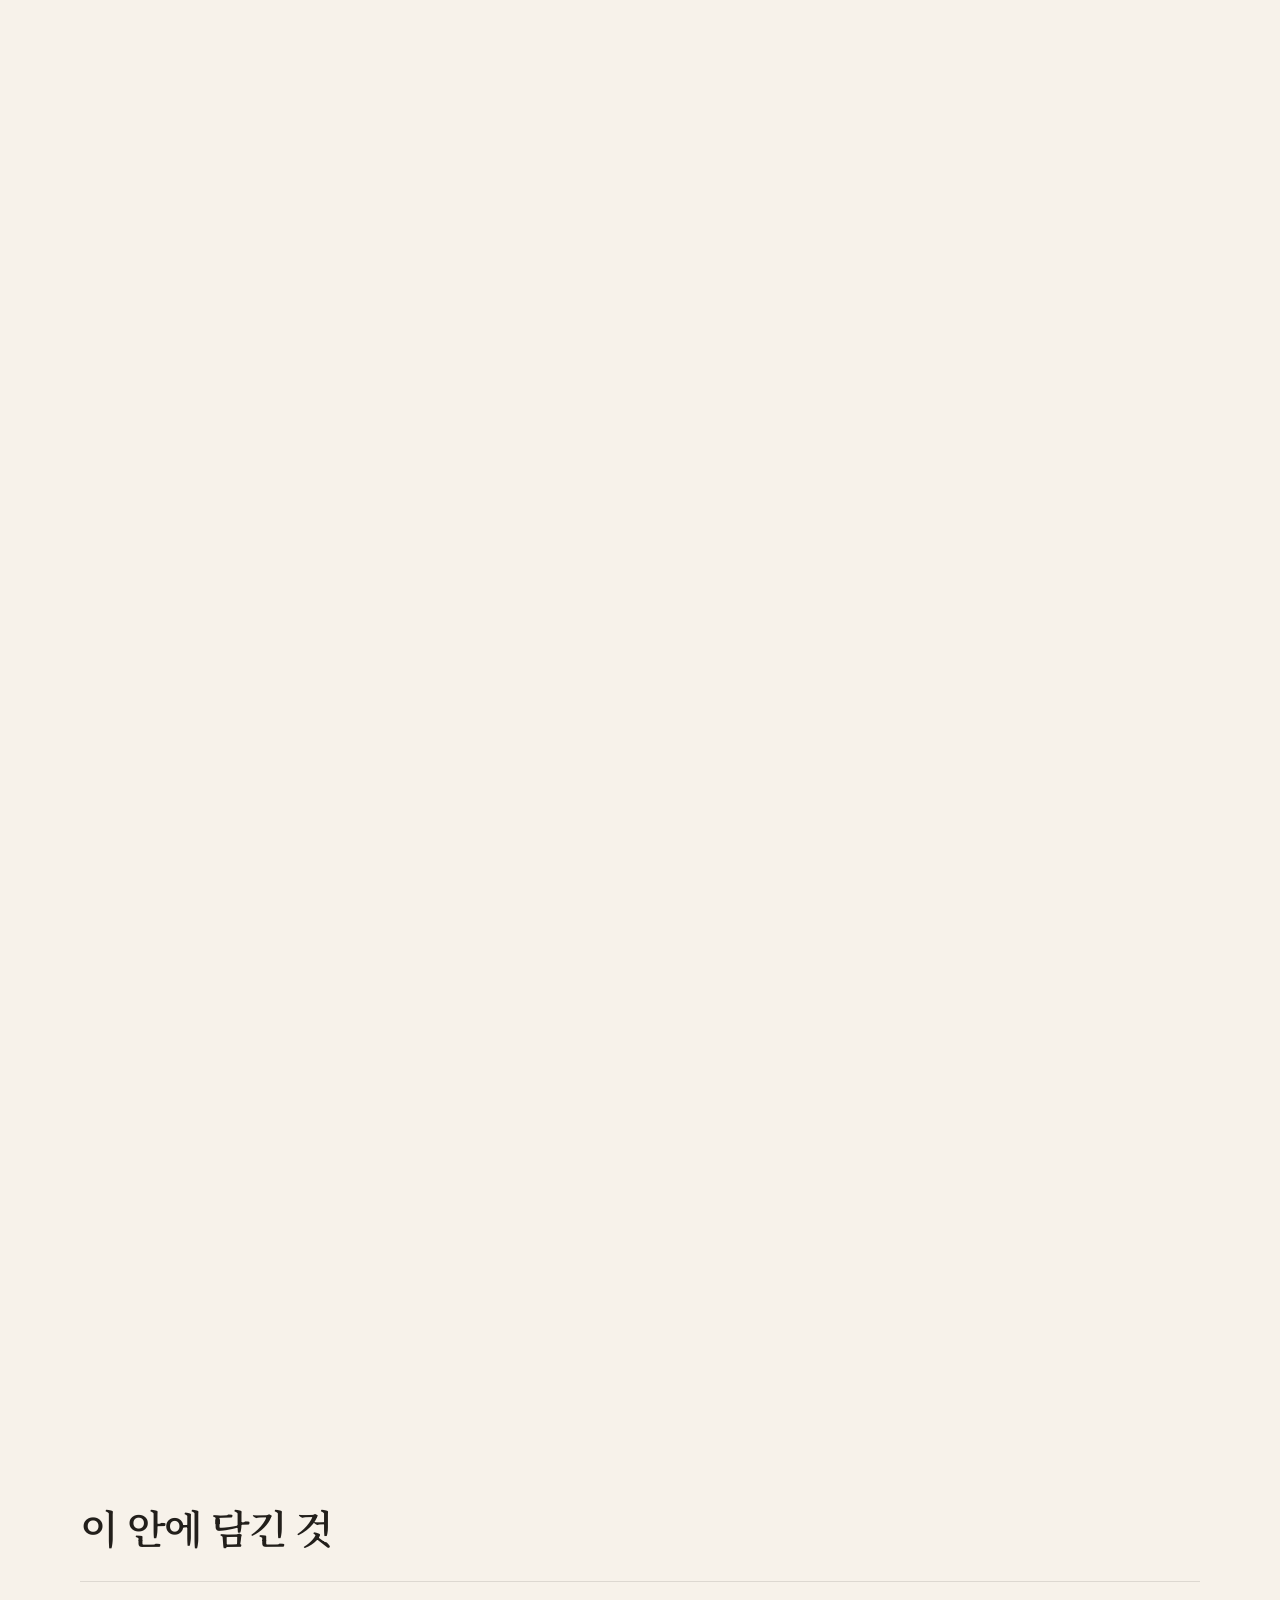
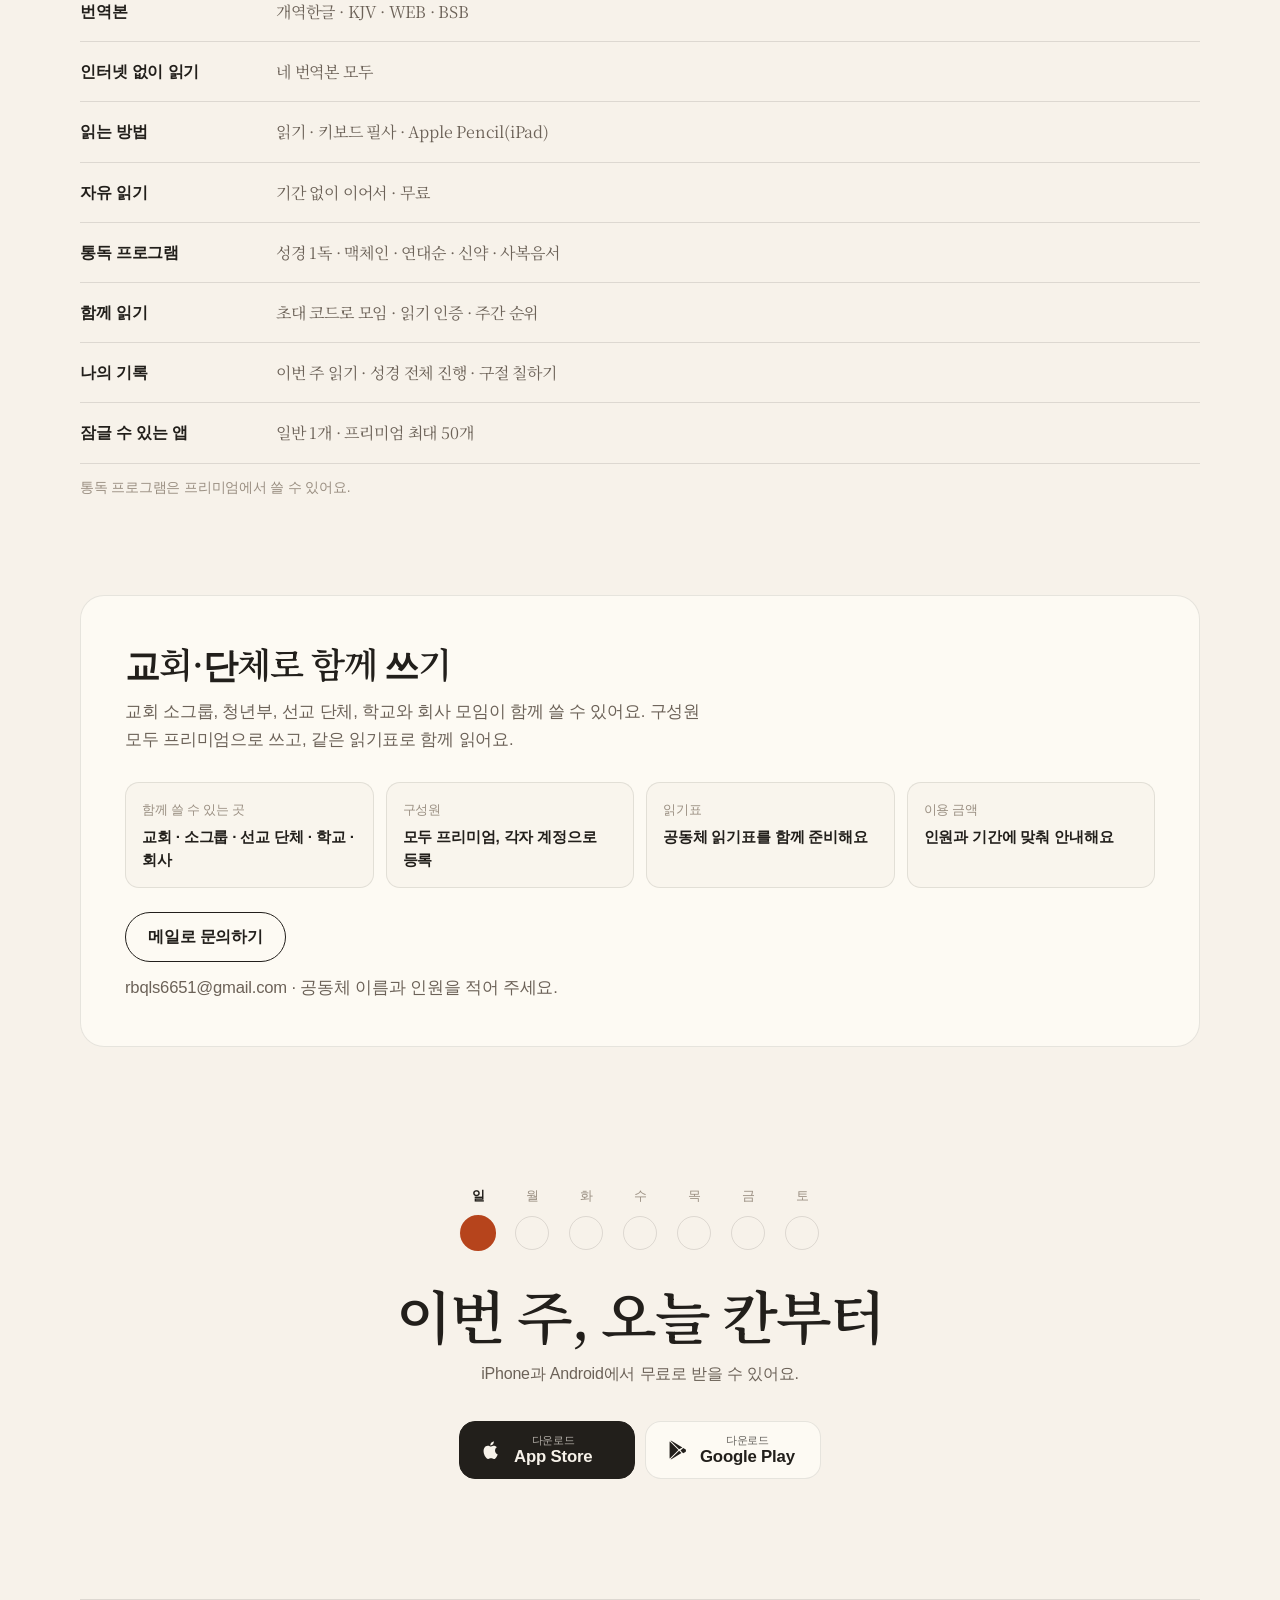
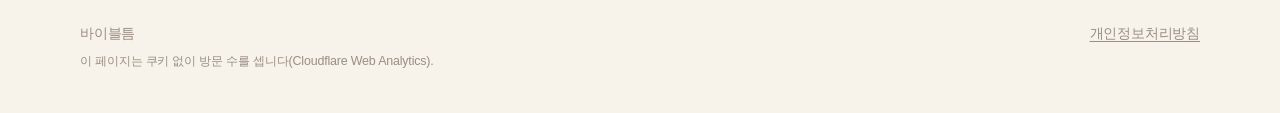
==== commit 9e80bf4b: "앱 받기 페이지 새 디자인: 따뜻한 빛 배경, 휴대폰 화면, 스크롤로 보는 하루의 순서 레퍼런스(헤세드앤에메트)를 참고해 첫 화면에 휴대폰 두 대, 붙어 다니는 머리말, 둥근 스토" ====
--- a/get/index.html
+++ b/get/index.html
@@ -10,97 +10,55 @@
   <meta property="og:description" content="말씀을 읽거나 필사하면 멈춰 둔 앱이 다시 열려요.">
   <meta property="og:image" content="https://gyu-bin.github.io/bibleteum-privacy/get/icon.png?v=20261126">
   <meta property="og:url" content="https://gyu-bin.github.io/bibleteum-privacy/get/">
-  <meta name="theme-color" content="#F6F1EA" media="(prefers-color-scheme: light)">
-  <meta name="theme-color" content="#1C1A17" media="(prefers-color-scheme: dark)">
+  <meta name="theme-color" content="#F7F2EA" media="(prefers-color-scheme: light)">
+  <meta name="theme-color" content="#15120F" media="(prefers-color-scheme: dark)">
   <link rel="canonical" href="https://gyu-bin.github.io/bibleteum-privacy/get/">
   <link rel="icon" href="icon.png?v=20261126">
-  <link rel="stylesheet" href="style.css?v=20261121b">
-  <link rel="stylesheet" href="play.css?v=20261126">
-  <script>document.documentElement.classList.add("js");</script>
+  <link rel="stylesheet" href="style.css?v=20261126b">
 </head>
 <body>
-  <header class="wrap masthead">
-    <div class="dateline">
-      <span id="today"></span>
-      <a href="#get">앱 받기 <span aria-hidden="true">→</span></a>
+  <div class="glow" aria-hidden="true"></div>
+  <header class="top">
+    <div class="wrap">
+      <a class="brand" href="./"><img src="icon.png?v=20261126" alt="">바이블틈</a>
+      <a class="pill" href="#get">앱 받기</a>
     </div>
-    <a class="nameplate" href="./" aria-label="바이블틈 소개">바이블틈</a>
   </header>
 
   <main>
-    <section class="wrap front" aria-labelledby="title">
+    <section class="wrap hero" aria-labelledby="title">
       <div class="intro">
-        <p class="kicker">오늘의 말씀</p>
         <h1 id="title">앱을 열기 전,<br>말씀 먼저</h1>
-        <p class="lead">인스타그램이나 유튜브를 잠시 멈추고<br class="wide-break"> 말씀을 읽거나 필사해요.</p>
-        <p class="detail">오늘 읽은 한 장부터 나만의 통독 기록이 쌓여요.</p>
-        <div id="download">
-          <p class="detail" id="invitation-note" hidden></p>
-          <div class="stores" id="stores">
-            <a class="btn" id="ios" data-store="ios" href="https://apps.apple.com/kr/app/id6827408979">App Store에서 받기 <span aria-hidden="true">→</span></a>
-            <a class="btn secondary" id="android" data-store="android" href="https://play.google.com/store/apps/details?id=com.veruon.app">Google Play에서 받기 <span aria-hidden="true">→</span></a>
-            <a class="open" id="open" href="veruon://" hidden>이미 설치했어요 · 앱 열기</a>
-          </div>
+        <p class="lead">인스타그램이나 유튜브를 잠시 멈추고 말씀을 읽거나 필사해요. 오늘 읽은 한 장부터 나만의 통독 기록이 쌓여요.</p>
+        <p class="lead" id="invitation-note" hidden></p>
+        <div class="stores" id="stores">
+          <a class="store primary" data-store="ios" href="https://apps.apple.com/kr/app/id6827408979"><svg viewBox="0 0 24 24" aria-hidden="true"><path d="M16.4 12.6c0-2.3 1.9-3.4 2-3.5-1.1-1.6-2.8-1.8-3.4-1.8-1.4-.1-2.8.9-3.5.9s-1.8-.9-3-.8C7 7.4 5.5 8.3 4.7 9.8c-1.7 2.9-.4 7.2 1.2 9.6.8 1.2 1.7 2.4 3 2.4 1.2 0 1.6-.8 3.1-.8s1.8.8 3.1.8 2.1-1.2 2.9-2.3c.9-1.3 1.3-2.6 1.3-2.7-.1 0-2.9-1.1-2.9-4.2zM14.1 5.7c.6-.8 1.1-1.9 1-3-1 0-2.1.7-2.8 1.4-.6.7-1.2 1.8-1 2.9 1 .1 2.1-.5 2.8-1.3z"/></svg><span><small>다운로드</small><b>App Store</b></span></a>
+          <a class="store" data-store="android" href="https://play.google.com/store/apps/details?id=com.veruon.app"><svg viewBox="0 0 24 24" aria-hidden="true"><path d="M4.2 2.6c-.2.2-.3.6-.3 1v16.8c0 .4.1.8.3 1l9.4-9.4zM16.9 15.3 14.3 12.7 4.9 22.1c.4.2.9.1 1.4-.2zM17.9 9.3 6.3 2.1c-.5-.3-1-.4-1.4-.2l9.4 9.4zM21.2 11.1l-2.5-1.4-2.9 2.9 2.9 2.9 2.5-1.4c.8-.5.8-2.5 0-3z"/></svg><span><small>다운로드</small><b>Google Play</b></span></a>
         </div>
+        <a class="open-app" id="open" href="veruon://" hidden>이미 설치했어요 · 앱 열기</a>
       </div>
-      <figure class="verse">
-        <blockquote>주의 말씀은<br>내 발에 등이요<br>내 길에 빛이니이다</blockquote>
-        <figcaption>시편 119:105 · 개역한글</figcaption>
-      </figure>
+      <div class="duo"><div class="phone back" aria-hidden="true"><div class="glass"><div class="island"></div><div class="status"><span>9:41</span><i></i></div><div class="scr scr-read on" data-s="read"><div class="hd"><strong>창세기 1장</strong><span>1 / 5장 · 개역한글</span></div><div class="segs"><i><b style="width:60%"></b></i><i></i><i></i><i></i><i></i></div><div class="verses"><ol><li>태초에 하나님이 천지를 창조하시니라</li><li>땅이 혼돈하고 공허하며 흑암이 깊음 위에 있고 하나님의 신은 수면에 운행하시니라</li><li>하나님이 가라사대 빛이 있으라 하시매 빛이 있었고</li><li>그 빛이 하나님의 보시기에 좋았더라 하나님이 빛과 어두움을 나누사</li><li>빛을 낮이라 칭하시고 어두움을 밤이라 칭하시니라 저녁이 되며 아침이 되니 이는 첫째 날이니라</li><li>하나님이 가라사대 물 가운데 궁창이 있어 물과 물로 나뉘게 하리라 하시고</li><li>하나님이 궁창을 만드사 궁창 아래의 물과 궁창 위의 물로 나뉘게 하시매 그대로 되니라</li><li>하나님이 궁창을 하늘이라 칭하시니라 저녁이 되며 아침이 되니 이는 둘째 날이니라</li></ol></div><p class="rh">마지막 절까지 읽어 주세요</p><div class="app-btn wide off">읽기 완료</div></div></div></div><div class="phone front" aria-hidden="true"><div class="glass"><div class="island"></div><div class="status"><span>9:41</span><i></i></div><div class="scr scr-lock on" data-s="lock"><svg viewBox="0 0 24 24"><path fill-rule="evenodd" d="M6 2V8L10 12L6 16V22H18V16L14 12L18 8V2Z M8 4H16V7.5L12 11.5L8 7.5Z M8 20V16.5L12 12.5L16 16.5V20Z"/></svg><strong>말씀을 읽을 시간</strong><p class="st">앱 잠금 중</p><p class="bd">오늘의 말씀을 마치면<br>잠긴 앱을 다시 쓸 수 있어요.<br><br>일시 해제로 15분 동안 열 수 있어요.</p><div class="app-btn" data-press>말씀 시작하기</div><p class="ghost">일시 해제 · 2회</p></div></div></div></div>
     </section>
 
-    <section class="wrap story play scroll-play" data-play="scroll" aria-labelledby="story-title">
-      <h2 id="story-title">하루의 순서</h2>
-      <p class="play-hint"><span class="hint-wide">천천히 내리면 화면이 하루의 순서대로 바뀌어요. 화면을 직접 눌러도 돼요.</span><span class="hint-narrow">화면을 직접 눌러 보세요. 잠긴 앱에서 말씀을 읽고 다시 열리기까지 30초면 돼요.</span></p>
-      <div class="play-grid">
-        <ol class="play-steps">
-          <li><span class="numeral" aria-hidden="true">1</span><div><h3>앱 잠김</h3><p>잠시 멈출 앱을 골라 두면, 그 앱을 열 때 말씀이 먼저 나와요. 급한 일이 있으면 15분 동안 열 수 있어요.</p></div></li>
-          <li><span class="numeral" aria-hidden="true">2</span><div><h3>말씀 읽기</h3><p>오늘 분량을 천천히 읽거나 키보드로 따라 써요. 마지막 절까지 읽어야 마칠 수 있어요.</p></div></li>
-          <li><span class="numeral" aria-hidden="true">3</span><div><h3>다시 열림</h3><p>말씀을 마치면 멈춰 둔 앱이 다시 열려요. 읽은 말씀은 기록에 남아요.</p></div></li>
-        </ol>
-        <div class="device" role="group" aria-label="바이블틈 체험 화면">
-          <p class="play-live sr-only" aria-live="polite"></p>
-          <div class="screen screen-home is-on" data-screen="home">
-            <strong class="home-title">잠가 둔 앱</strong>
-            <p class="home-sub">하나를 눌러 열어 보세요.</p>
-            <div class="tiles">
-            <button class="tile" type="button" data-app="피드"><svg viewBox="0 0 24 24" aria-hidden="true"><rect x="4" y="4" width="7" height="7" rx="1.5"/><rect x="13" y="4" width="7" height="7" rx="1.5"/><rect x="4" y="13" width="7" height="7" rx="1.5"/><rect x="13" y="13" width="7" height="7" rx="1.5"/></svg>피드<svg class="pin" viewBox="0 0 24 24" aria-hidden="true"><rect x="5" y="11" width="14" height="10" rx="2"/><path d="M8 11V8a4 4 0 0 1 8 0v3"/></svg></button>
-            <button class="tile" type="button" data-app="동영상"><svg viewBox="0 0 24 24" aria-hidden="true"><rect x="3" y="5" width="18" height="14" rx="3"/><path d="M10 9.5v5l4.5-2.5z"/></svg>동영상<svg class="pin" viewBox="0 0 24 24" aria-hidden="true"><rect x="5" y="11" width="14" height="10" rx="2"/><path d="M8 11V8a4 4 0 0 1 8 0v3"/></svg></button>
-            <button class="tile" type="button" data-app="메신저"><svg viewBox="0 0 24 24" aria-hidden="true"><path d="M5 5h14a2 2 0 0 1 2 2v8a2 2 0 0 1-2 2H10l-5 4v-4a2 2 0 0 1-2-2V7a2 2 0 0 1 2-2z"/></svg>메신저<svg class="pin" viewBox="0 0 24 24" aria-hidden="true"><rect x="5" y="11" width="14" height="10" rx="2"/><path d="M8 11V8a4 4 0 0 1 8 0v3"/></svg></button>
-            <button class="tile" type="button" data-app="쇼핑"><svg viewBox="0 0 24 24" aria-hidden="true"><path d="M6 8h12l-1 12H7z"/><path d="M9 8V7a3 3 0 0 1 6 0v1"/></svg>쇼핑<svg class="pin" viewBox="0 0 24 24" aria-hidden="true"><rect x="5" y="11" width="14" height="10" rx="2"/><path d="M8 11V8a4 4 0 0 1 8 0v3"/></svg></button>
-            </div>
+    <section class="day" data-day aria-labelledby="day-title">
+      <div class="wrap day-stage">
+        <div class="day-copy">
+          <h2 id="day-title">하루의 순서</h2>
+          <p>천천히 내려 보세요. 하루가 이렇게 흘러가요.</p>
+          <div class="beats" aria-live="polite">
+            <div class="beat on" data-beat="0"><p class="n">1</p><h3>잠가 둔 앱</h3><p>자주 열어 시간을 쓰는 앱을 골라 두면, 그 앱을 열 때 말씀이 먼저 나와요.</p></div>
+            <div class="beat" data-beat="1"><p class="n">1</p><h3>앱 잠김</h3><p>오늘의 말씀을 마치면 다시 쓸 수 있어요. 급한 일이 있으면 15분 동안 열 수 있어요.</p></div>
+            <div class="beat" data-beat="2"><p class="n">2</p><h3>말씀 읽기</h3><p>오늘 분량을 천천히 읽거나 키보드로 따라 써요. 마지막 절까지 읽어야 마칠 수 있어요.</p></div>
+            <div class="beat" data-beat="3"><p class="n">3</p><h3>다시 열림</h3><p>말씀을 마치면 멈춰 둔 앱이 다시 열려요. 읽은 말씀은 기록에 남아요.</p></div>
           </div>
-          <div class="screen screen-lock" data-screen="lock" aria-hidden="true">
-            <svg class="hourglass" viewBox="0 0 24 24" aria-hidden="true"><path fill-rule="evenodd" d="M6 2V8L10 12L6 16V22H18V16L14 12L18 8V2Z M8 4H16V7.5L12 11.5L8 7.5Z M8 20V16.5L12 12.5L16 16.5V20Z"/></svg>
-            <strong>말씀을 읽을 시간</strong>
-            <p class="lock-state"><span data-app-name>피드</span> 잠금 중</p>
-            <p class="lock-body">오늘의 말씀을 마치면<br>잠긴 앱을 다시 쓸 수 있어요.</p>
-            <p class="lock-note" aria-live="polite"></p>
-            <button class="primary" type="button" data-start>말씀 시작하기</button>
-            <button class="quiet" type="button" data-break>일시 해제 · 2회</button>
-          </div>
-          <div class="screen screen-read" data-screen="read" aria-hidden="true">
-            <div class="leaf-head"><strong>창세기 1장</strong><span>개역한글</span></div>
-            <div class="bar"><i></i></div>
-            <div class="verses" tabindex="0" aria-label="창세기 1장 1절부터 8절"><ol class="scripture"><li>태초에 하나님이 천지를 창조하시니라</li><li>땅이 혼돈하고 공허하며 흑암이 깊음 위에 있고 하나님의 신은 수면에 운행하시니라</li><li>하나님이 가라사대 빛이 있으라 하시매 빛이 있었고</li><li>그 빛이 하나님의 보시기에 좋았더라 하나님이 빛과 어두움을 나누사</li><li>빛을 낮이라 칭하시고 어두움을 밤이라 칭하시니라 저녁이 되며 아침이 되니 이는 첫째 날이니라</li><li>하나님이 가라사대 물 가운데 궁창이 있어 물과 물로 나뉘게 하리라 하시고</li><li>하나님이 궁창을 만드사 궁창 아래의 물과 궁창 위의 물로 나뉘게 하시매 그대로 되니라</li><li>하나님이 궁창을 하늘이라 칭하시니라 저녁이 되며 아침이 되니 이는 둘째 날이니라</li></ol></div>
-            <p class="read-hint">마지막 절까지 읽어 주세요</p>
-            <button class="primary" type="button" data-finish disabled>읽기 완료</button>
-          </div>
-          <div class="screen screen-done" data-screen="done" aria-hidden="true">
-            <svg class="lock-open" viewBox="0 0 24 24" aria-hidden="true"><rect x="4" y="11" width="16" height="10" rx="2"/><path class="shackle" d="M8 11V7a4 4 0 0 1 8 0v4"/></svg>
-            <strong>1장 읽기를 마쳤어요</strong>
-            <p class="done-body" data-done-body>피드가 다시 열렸어요. 읽은 말씀은 기록에 남았어요.</p>
-            <div class="leaf-rows">
-              <button type="button" data-week>이번 주 오늘 칸 보기</button>
-              <button type="button" data-again>처음부터 다시 해 보기</button>
-            </div>
-          </div>
+          <div class="dots" aria-hidden="true"><i><b></b></i><i><b></b></i><i><b></b></i></div>
         </div>
+        <div class="day-phone"><div class="phone " aria-hidden="true"><div class="glass"><div class="island"></div><div class="status"><span>9:41</span><i></i></div><div class="scr scr-home on" data-s="home"><h4>잠가 둔 앱</h4><p>이 앱들을 열면 말씀이 먼저 나와요.</p><div class="tiles"><div class="tile" data-tile="피드"><svg viewBox="0 0 24 24"><rect x="4" y="4" width="7" height="7" rx="1.5"/><rect x="13" y="4" width="7" height="7" rx="1.5"/><rect x="4" y="13" width="7" height="7" rx="1.5"/><rect x="13" y="13" width="7" height="7" rx="1.5"/></svg>피드<svg class="pin" viewBox="0 0 24 24"><rect x="5" y="11" width="14" height="10" rx="2"/><path d="M8 11V8a4 4 0 0 1 8 0v3"/></svg></div><div class="tile" data-tile="동영상"><svg viewBox="0 0 24 24"><rect x="3" y="5" width="18" height="14" rx="3"/><path d="M10 9.5v5l4.5-2.5z"/></svg>동영상<svg class="pin" viewBox="0 0 24 24"><rect x="5" y="11" width="14" height="10" rx="2"/><path d="M8 11V8a4 4 0 0 1 8 0v3"/></svg></div><div class="tile" data-tile="메신저"><svg viewBox="0 0 24 24"><path d="M5 5h14a2 2 0 0 1 2 2v8a2 2 0 0 1-2 2H10l-5 4v-4a2 2 0 0 1-2-2V7a2 2 0 0 1 2-2z"/></svg>메신저<svg class="pin" viewBox="0 0 24 24"><rect x="5" y="11" width="14" height="10" rx="2"/><path d="M8 11V8a4 4 0 0 1 8 0v3"/></svg></div><div class="tile" data-tile="쇼핑"><svg viewBox="0 0 24 24"><path d="M6 8h12l-1 12H7z"/><path d="M9 8V7a3 3 0 0 1 6 0v1"/></svg>쇼핑<svg class="pin" viewBox="0 0 24 24"><rect x="5" y="11" width="14" height="10" rx="2"/><path d="M8 11V8a4 4 0 0 1 8 0v3"/></svg></div></div></div><div class="scr scr-lock" data-s="lock"><svg viewBox="0 0 24 24"><path fill-rule="evenodd" d="M6 2V8L10 12L6 16V22H18V16L14 12L18 8V2Z M8 4H16V7.5L12 11.5L8 7.5Z M8 20V16.5L12 12.5L16 16.5V20Z"/></svg><strong>말씀을 읽을 시간</strong><p class="st">앱 잠금 중</p><p class="bd">오늘의 말씀을 마치면<br>잠긴 앱을 다시 쓸 수 있어요.<br><br>일시 해제로 15분 동안 열 수 있어요.</p><div class="app-btn" data-press>말씀 시작하기</div><p class="ghost">일시 해제 · 2회</p></div><div class="scr scr-read" data-s="read"><div class="hd"><strong>창세기 1장</strong><span>1 / 5장 · 개역한글</span></div><div class="segs"><i><b data-seg></b></i><i></i><i></i><i></i><i></i></div><div class="verses"><ol data-verses><li>태초에 하나님이 천지를 창조하시니라</li><li>땅이 혼돈하고 공허하며 흑암이 깊음 위에 있고 하나님의 신은 수면에 운행하시니라</li><li>하나님이 가라사대 빛이 있으라 하시매 빛이 있었고</li><li>그 빛이 하나님의 보시기에 좋았더라 하나님이 빛과 어두움을 나누사</li><li>빛을 낮이라 칭하시고 어두움을 밤이라 칭하시니라 저녁이 되며 아침이 되니 이는 첫째 날이니라</li><li>하나님이 가라사대 물 가운데 궁창이 있어 물과 물로 나뉘게 하리라 하시고</li><li>하나님이 궁창을 만드사 궁창 아래의 물과 궁창 위의 물로 나뉘게 하시매 그대로 되니라</li><li>하나님이 궁창을 하늘이라 칭하시니라 저녁이 되며 아침이 되니 이는 둘째 날이니라</li></ol></div><p class="rh" data-rh>마지막 절까지 읽어 주세요</p><div class="app-btn wide off" data-finish>읽기 완료</div></div><div class="scr scr-done" data-s="done"><svg viewBox="0 0 24 24"><rect x="4" y="11" width="16" height="10" rx="2"/><path class="shackle" d="M8 11V7a4 4 0 0 1 8 0v4"/></svg><strong>1장 읽기를 마쳤어요</strong><p>피드가 다시 열렸어요.<br>읽은 말씀은 기록에 남았어요.</p><div class="rows"><span>말씀 더 읽기</span><span>읽기 카드 공유</span></div></div></div></div></div>
       </div>
     </section>
 
     <section class="wrap contents" aria-labelledby="contents-title">
-      <h2 id="contents-title">이 안에 담긴 것</h2>
+      <h2 class="section-title" id="contents-title">이 안에 담긴 것</h2>
       <dl class="ledger">
         <div><dt>번역본</dt><dd>개역한글 · KJV · WEB · BSB</dd></div>
         <div><dt>인터넷 없이 읽기</dt><dd>네 번역본 모두</dd></div>
@@ -111,118 +69,40 @@
         <div><dt>나의 기록</dt><dd>이번 주 읽기 · 성경 전체 진행 · 구절 칠하기</dd></div>
         <div><dt>잠글 수 있는 앱</dt><dd>일반 1개 · 프리미엄 최대 50개</dd></div>
       </dl>
-      <p class="fineprint">통독 프로그램은 프리미엄에서 쓸 수 있어요.</p>
+      <p class="fine">통독 프로그램은 프리미엄에서 쓸 수 있어요.</p>
     </section>
 
-    <section class="wrap contents" id="together" aria-labelledby="together-title">
-      <h2 id="together-title">교회·단체로 함께 쓰기</h2>
-      <p class="lead">교회 소그룹, 청년부, 선교 단체, 학교와 회사 모임이 함께 쓸 수 있어요. 구성원 모두 프리미엄으로 쓰고, 같은 읽기표로 함께 읽어요.</p>
-      <dl class="ledger">
-        <div><dt>함께 쓸 수 있는 곳</dt><dd>교회 · 소그룹 · 선교 단체 · 학교 · 회사</dd></div>
-        <div><dt>구성원</dt><dd>모두 프리미엄 · 각자 계정으로 등록</dd></div>
-        <div><dt>읽기표</dt><dd>공동체 읽기표를 함께 준비해요</dd></div>
-        <div><dt>이용 금액</dt><dd>인원과 기간에 맞춰 안내해요</dd></div>
-      </dl>
-      <p class="fineprint">문의 <a href="mailto:rbqls6651@gmail.com?subject=%EB%B0%94%EC%9D%B4%EB%B8%94%ED%8B%88%20%EB%8B%A8%EC%B2%B4%20%EC%9D%B4%EC%9A%A9%20%EB%AC%B8%EC%9D%98">rbqls6651@gmail.com</a> · 공동체 이름과 인원을 적어 주세요.</p>
+    <section class="wrap together" id="together" aria-labelledby="together-title">
+      <div class="card">
+        <h2 class="section-title" id="together-title">교회·단체로 함께 쓰기</h2>
+        <p>교회 소그룹, 청년부, 선교 단체, 학교와 회사 모임이 함께 쓸 수 있어요. 구성원 모두 프리미엄으로 쓰고, 같은 읽기표로 함께 읽어요.</p>
+        <dl class="facts">
+          <div><dt>함께 쓸 수 있는 곳</dt><dd>교회 · 소그룹 · 선교 단체 · 학교 · 회사</dd></div>
+          <div><dt>구성원</dt><dd>모두 프리미엄, 각자 계정으로 등록</dd></div>
+          <div><dt>읽기표</dt><dd>공동체 읽기표를 함께 준비해요</dd></div>
+          <div><dt>이용 금액</dt><dd>인원과 기간에 맞춰 안내해요</dd></div>
+        </dl>
+        <a class="mail" href="mailto:rbqls6651@gmail.com?subject=%EB%B0%94%EC%9D%B4%EB%B8%94%ED%8B%88%20%EB%8B%A8%EC%B2%B4%20%EC%9D%B4%EC%9A%A9%20%EB%AC%B8%EC%9D%98">메일로 문의하기</a>
+        <p class="mail-note">rbqls6651@gmail.com · 공동체 이름과 인원을 적어 주세요.</p>
+      </div>
     </section>
 
     <section class="wrap closing" id="get" aria-labelledby="get-title">
-      <ol class="week" aria-hidden="true">
-        <li>일</li><li>월</li><li>화</li><li>수</li><li>목</li><li>금</li><li>토</li>
-      </ol>
+      <ol class="week" aria-hidden="true"><li>일</li><li>월</li><li>화</li><li>수</li><li>목</li><li>금</li><li>토</li></ol>
       <h2 id="get-title">이번 주, 오늘 칸부터</h2>
       <p>iPhone과 Android에서 무료로 받을 수 있어요.</p>
       <div class="stores" id="final-stores">
-        <a class="btn" data-store="ios" href="https://apps.apple.com/kr/app/id6827408979">App Store에서 받기 <span aria-hidden="true">→</span></a>
-        <a class="btn secondary" data-store="android" href="https://play.google.com/store/apps/details?id=com.veruon.app">Google Play에서 받기 <span aria-hidden="true">→</span></a>
-      </div>
+          <a class="store primary" data-store="ios" href="https://apps.apple.com/kr/app/id6827408979"><svg viewBox="0 0 24 24" aria-hidden="true"><path d="M16.4 12.6c0-2.3 1.9-3.4 2-3.5-1.1-1.6-2.8-1.8-3.4-1.8-1.4-.1-2.8.9-3.5.9s-1.8-.9-3-.8C7 7.4 5.5 8.3 4.7 9.8c-1.7 2.9-.4 7.2 1.2 9.6.8 1.2 1.7 2.4 3 2.4 1.2 0 1.6-.8 3.1-.8s1.8.8 3.1.8 2.1-1.2 2.9-2.3c.9-1.3 1.3-2.6 1.3-2.7-.1 0-2.9-1.1-2.9-4.2zM14.1 5.7c.6-.8 1.1-1.9 1-3-1 0-2.1.7-2.8 1.4-.6.7-1.2 1.8-1 2.9 1 .1 2.1-.5 2.8-1.3z"/></svg><span><small>다운로드</small><b>App Store</b></span></a>
+          <a class="store" data-store="android" href="https://play.google.com/store/apps/details?id=com.veruon.app"><svg viewBox="0 0 24 24" aria-hidden="true"><path d="M4.2 2.6c-.2.2-.3.6-.3 1v16.8c0 .4.1.8.3 1l9.4-9.4zM16.9 15.3 14.3 12.7 4.9 22.1c.4.2.9.1 1.4-.2zM17.9 9.3 6.3 2.1c-.5-.3-1-.4-1.4-.2l9.4 9.4zM21.2 11.1l-2.5-1.4-2.9 2.9 2.9 2.9 2.5-1.4c.8-.5.8-2.5 0-3z"/></svg><span><small>다운로드</small><b>Google Play</b></span></a>
+        </div>
     </section>
   </main>
 
-  <footer class="wrap footer">
+  <footer class="wrap foot">
     <span>바이블틈</span>
     <a href="../">개인정보처리방침</a>
     <small>이 페이지는 쿠키 없이 방문 수를 셉니다(Cloudflare Web Analytics).</small>
   </footer>
-
-  <div class="sticky" id="sticky" hidden><a class="btn" id="stickyBtn" href="https://apps.apple.com/kr/app/id6827408979">App Store에서 무료로 받기</a></div>
-  <script>
-  // The device's own store first; a computer sees both.
-  var ua = navigator.userAgent || "";
-  var android = /Android/.test(ua);
-  var ios = !android && (/iPhone|iPad|iPod/.test(ua) || (navigator.platform === "MacIntel" && navigator.maxTouchPoints > 1));
-  var storeLinks = function (name) { return Array.prototype.slice.call(document.querySelectorAll('[data-store="' + name + '"]')); };
-  if (ios) storeLinks("android").forEach(function (a) { a.hidden = true; });
-  if (android) {
-    storeLinks("ios").forEach(function (a) { a.hidden = true; });
-    storeLinks("android").forEach(function (a) { a.classList.remove("secondary"); });
-  }
-  if (ios || android) document.getElementById("open").hidden = false;
-
-  // Campaign tags: "?src=share_card" (or church, instagram…) is passed on to the stores, so their
-  // consoles count each source apart. Only lowercase letters, digits and "_" are kept.
-  var src = ((new URLSearchParams(location.search).get("src") || "web").toLowerCase().replace(/[^a-z0-9_]/g, "").slice(0, 40)) || "web";
-  var APPLE_PT = ""; // App Store Connect provider token; campaign tags reach Apple only with it.
-  var appStore = "https://apps.apple.com/kr/app/id6827408979" + (APPLE_PT ? "?pt=" + APPLE_PT + "&ct=" + src + "&mt=8" : "");
-  var play = "https://play.google.com/store/apps/details?id=com.veruon.app&referrer=" + encodeURIComponent("utm_source=" + src + "&utm_medium=get_page");
-  storeLinks("ios").forEach(function (a) { a.href = appStore; });
-  storeLinks("android").forEach(function (a) { a.href = play; });
-
-  var fragment = location.hash;
-  var invitePage = src === "group_invite" || fragment.indexOf("#join=") === 0;
-  if (invitePage) {
-    // An invitation shows only what is needed to open it.
-    document.body.classList.add("invite");
-    var invite = /^#join=([0-9a-f]{8}-[0-9a-f]{4}-[0-9a-f]{4}-[0-9a-f]{4}-[0-9a-f]{12})\.([A-HJ-NP-Z2-9]{6})$/i.exec(fragment);
-    var ko = /^ko\b/i.test(navigator.language || "ko");
-    var title = ko ? "바이블틈 모임 초대" : "BibleUnscroll group invitation";
-    document.title = title;
-    document.getElementById("title").textContent = title;
-    document.querySelector(".intro .lead").textContent = invite
-      ? (ko ? "초대를 열면 코드가 채워져요. 모임에 들어갈지 앱에서 선택할 수 있어요." : "Open the invitation to fill in the code. You can choose whether to join in the app.")
-      : (ko ? "초대 링크를 다시 확인하거나 받은 코드를 앱에서 입력해 주세요." : "Check the invitation link or enter the code you received in the app.");
-    document.querySelector(".intro > .detail").hidden = true;
-    var open = document.getElementById("open");
-    open.hidden = !invite;
-    if (invite) {
-      document.body.classList.add("invite-ready");
-      open.href = "veruon://join-group#" + invite[1].toLowerCase() + "." + invite[2].toUpperCase();
-      open.textContent = ko ? "바이블틈에서 초대 열기" : "Open invitation in BibleUnscroll";
-      var note = document.getElementById("invitation-note");
-      note.textContent = ko ? "앱이 없다면 설치한 뒤 이 초대 링크를 다시 열어 주세요." : "If the app isn't installed, install it and open this invitation again.";
-      note.hidden = false;
-    }
-  } else {
-    var beacon = document.createElement("script");
-    beacon.type = "module";
-    beacon.src = "https://static.cloudflareinsights.com/beacon.min.js";
-    beacon.setAttribute("data-cf-beacon", '{"token":"6319d248d6c640c9a7d83174a56b2648"}');
-    document.body.appendChild(beacon);
-  }
-
-  // The masthead date and today's circle, as on the app's home.
-  var now = new Date();
-  var days = ["SUN", "MON", "TUE", "WED", "THU", "FRI", "SAT"];
-  var pad = function (n) { return (n < 10 ? "0" : "") + n; };
-  document.getElementById("today").textContent = now.getFullYear() + ". " + pad(now.getMonth() + 1) + ". " + pad(now.getDate()) + " " + days[now.getDay()];
-  document.querySelectorAll(".week li")[now.getDay()].classList.add("today");
-
-  // A download button follows while neither set of store buttons is on screen (phones only).
-  var sticky = document.getElementById("sticky");
-  var stickyBtn = document.getElementById("stickyBtn");
-  if ((ios || android) && "IntersectionObserver" in window) {
-    stickyBtn.href = ios ? appStore : play;
-    stickyBtn.textContent = ios ? "App Store에서 무료로 받기" : "Google Play에서 무료로 받기";
-    var onScreen = {};
-    var storesObserver = new IntersectionObserver(function (entries) {
-      entries.forEach(function (entry) { onScreen[entry.target.id] = entry.isIntersecting; });
-      sticky.hidden = !!onScreen.stores || !!onScreen["final-stores"];
-    });
-    storesObserver.observe(document.getElementById("stores"));
-    storesObserver.observe(document.getElementById("final-stores"));
-  }
-
-</script>
-  <script src="play.js?v=20261126"></script>
+  <script src="page.js?v=20261126b"></script>
 </body>
 </html>
--- a/get/style.css
+++ b/get/style.css
@@ -1,326 +1,259 @@
-/* Bible Teum's own paper-and-ink look: the colours are the app's palette (src/design-system/palette.json). */
-@font-face {
-  font-family: "Bibleteum Serif";
-  src: url("fonts/NotoSerifKR-Regular.page.ttf?v=20261121b") format("truetype");
-  font-weight: 400;
-  font-display: swap;
-}
-@font-face {
-  font-family: "Bibleteum Serif";
-  src: url("fonts/NotoSerifKR-SemiBold.page.ttf?v=20261121b") format("truetype");
-  font-weight: 600;
-  font-display: swap;
-}
+/* Download page, v2: warm light behind the app, a real phone, and the day told by scrolling. */
+@font-face { font-family: "Bibleteum Serif"; src: url("fonts/NotoSerifKR-Regular.page.ttf?v=20261121b") format("truetype"); font-weight: 400; font-display: swap; }
+@font-face { font-family: "Bibleteum Serif"; src: url("fonts/NotoSerifKR-SemiBold.page.ttf?v=20261121b") format("truetype"); font-weight: 600; font-display: swap; }
 
 :root {
   color-scheme: light dark;
-  --paper: #f6f1ea;
-  --sheet: #fbf8f3;
-  --ink: #22201c;
-  --scripture: #2b2722;
-  --muted: #6a6158;
-  --rule: #ddd3c6;
-  --rule-strong: #cfc4b5;
-  --leader: #b9ae9f;
-  --red: #b6441c;
-  --on-ink: #f6f1ea;
-  --serif: "Bibleteum Serif", "Noto Serif KR", "AppleMyungjo", "Nanum Myeongjo", "Batang", serif;
-  --sans: -apple-system, BlinkMacSystemFont, "Apple SD Gothic Neo", "Noto Sans KR", "Malgun Gothic", sans-serif;
+  --bg: #f7f2ea;
+  --glow-a: rgba(236, 164, 112, .38);
+  --glow-b: rgba(214, 120, 76, .16);
+  --ink: #221f1b;
+  --muted: #6c6258;
+  --faint: #9a8f82;
+  --line: rgba(34, 31, 27, .12);
+  --card: rgba(255, 252, 247, .72);
+  --card-line: rgba(34, 31, 27, .1);
+  --accent: #b6441c;
+  --btn: #221f1b;
+  --on-btn: #f7f2ea;
+  /* inside the phone: the app's own palette */
+  --app-bg: #f6f1ea;
+  --app-sheet: #fbf8f3;
+  --app-ink: #22201c;
+  --app-muted: #6a6158;
+  --app-rule: #ddd3c6;
+  --app-accent: #b6441c;
+  --app-btn: #22201c;
+  --app-on-btn: #f6f1ea;
+  --frame: #1d1b19;
+  --serif: "Bibleteum Serif", "Noto Serif KR", "AppleMyungjo", serif;
+  --sans: -apple-system, BlinkMacSystemFont, "Apple SD Gothic Neo", "Pretendard", "Noto Sans KR", sans-serif;
 }
 @media (prefers-color-scheme: dark) {
   :root {
-    --paper: #1c1a17;
-    --sheet: #24211d;
-    --ink: #ede6da;
-    --scripture: #e3dacd;
-    --muted: #a39a8d;
-    --rule: #38332d;
-    --rule-strong: #4a443d;
-    --leader: #5a5249;
-    --red: #e07a4f;
-    --on-ink: #1c1a17;
+    --bg: #15120f;
+    --glow-a: rgba(224, 122, 79, .30);
+    --glow-b: rgba(160, 84, 46, .18);
+    --ink: #f1eadf;
+    --muted: #b0a597;
+    --faint: #7d7368;
+    --line: rgba(241, 234, 223, .12);
+    --card: rgba(255, 245, 232, .045);
+    --card-line: rgba(241, 234, 223, .1);
+    --accent: #ec8a5e;
+    --btn: #f1eadf;
+    --on-btn: #15120f;
+    --app-bg: #1c1a17;
+    --app-sheet: #24211d;
+    --app-ink: #ede6da;
+    --app-muted: #a39a8d;
+    --app-rule: #38332d;
+    --app-accent: #e07a4f;
+    --app-btn: #70665a;
+    --app-on-btn: #f6f1ea;
+    --frame: #0b0a09;
   }
 }
 
 *, *::before, *::after { box-sizing: border-box; }
 [hidden] { display: none !important; }
-html { -webkit-text-size-adjust: 100%; scroll-behavior: smooth; }
+html { -webkit-text-size-adjust: 100%; }
 body {
   margin: 0;
-  background: var(--paper);
+  background: var(--bg);
   color: var(--ink);
   font: 1rem/1.7 var(--sans);
-  letter-spacing: -.01em;
+  letter-spacing: -.012em;
   word-break: keep-all;
   -webkit-font-smoothing: antialiased;
-}
+  overflow-x: clip;
+}
+h1, h2, h3, p, ol, dl, dd, figure { margin: 0; padding: 0; }
+ol { list-style: none; }
 a { color: inherit; }
-a:focus-visible { outline: 2px solid var(--red); outline-offset: 3px; }
-h1, h2, h3, p, figure, blockquote, ol, dl, dd { margin: 0; padding: 0; }
-ol { list-style: none; }
-.wrap { width: min(calc(100% - 72px), 1080px); margin-inline: auto; }
-
-/* Masthead: date, heavy rule, spaced name, light rule — the top of the app's home */
-.masthead { padding-top: max(18px, env(safe-area-inset-top)); }
-.dateline {
-  min-height: 44px;
-  display: flex;
-  align-items: center;
-  justify-content: space-between;
-  gap: 16px;
-  border-bottom: 3px solid var(--ink);
-  color: var(--muted);
-  font-size: .82rem;
-  letter-spacing: .1em;
-}
-.dateline a { min-height: 44px; display: inline-flex; align-items: center; gap: 6px; color: var(--ink); font-weight: 650; letter-spacing: 0; text-decoration: none; }
-.dateline a:hover { color: var(--red); }
-.nameplate {
-  display: block;
-  padding: 12px 0 13px .55em;
-  border-bottom: 1px solid var(--ink);
-  font-family: var(--serif);
-  font-size: 1.5rem;
-  font-weight: 600;
-  line-height: 1.4;
-  letter-spacing: .55em;
-  text-align: center;
-  text-decoration: none;
-}
-
-/* Front page */
-.front {
-  display: grid;
-  grid-template-columns: minmax(0, 1.55fr) minmax(0, 1fr);
-  padding-block: clamp(44px, 7vw, 92px);
-}
-.intro { padding-right: clamp(32px, 6vw, 80px); }
-.kicker { color: var(--red); font-size: .95rem; font-weight: 650; }
-h1 {
-  margin-top: 10px;
-  font-family: var(--serif);
-  font-size: clamp(3rem, 7.2vw, 5.6rem);
-  font-weight: 600;
-  line-height: 1.2;
-  letter-spacing: -.035em;
-}
-.lead { margin-top: 26px; font-size: clamp(1.08rem, 1.7vw, 1.26rem); line-height: 1.65; }
-.detail { margin-top: 4px; color: var(--muted); }
-#download { margin-top: 32px; scroll-margin-top: 24px; }
-#invitation-note { margin: 0 0 14px; }
-.stores { display: flex; flex-wrap: wrap; align-items: center; gap: 10px; }
-.btn {
-  display: inline-flex;
-  align-items: center;
-  justify-content: space-between;
-  gap: 22px;
-  min-width: 226px;
-  min-height: 56px;
-  padding: 10px 20px;
-  border: 1px solid var(--ink);
-  border-radius: 6px;
-  background: var(--ink);
-  color: var(--on-ink);
-  font-size: 1rem;
-  font-weight: 650;
-  text-decoration: none;
-  transition: background-color .15s ease, color .15s ease;
-}
-.btn:hover { background: var(--red); border-color: var(--red); color: #fff; }
-.btn.secondary { background: transparent; color: var(--ink); }
-.btn.secondary:hover { background: var(--ink); border-color: var(--ink); color: var(--on-ink); }
-.open { display: inline-flex; align-items: center; min-height: 44px; color: var(--muted); font-size: .92rem; text-underline-offset: 3px; }
-.open:hover { color: var(--ink); }
-
-.verse {
-  display: flex;
-  flex-direction: column;
-  justify-content: center;
-  padding-left: clamp(28px, 5vw, 60px);
-  border-left: 1px solid var(--rule-strong);
-}
-.verse blockquote { color: var(--scripture); font-family: var(--serif); font-size: clamp(1.5rem, 2.7vw, 2.15rem); line-height: 1.75; }
-.verse figcaption { margin-top: 18px; padding-top: 12px; border-top: 2px solid var(--red); color: var(--muted); font-size: .84rem; }
-
-/* The day, in order */
-h2 { font-family: var(--serif); font-weight: 600; letter-spacing: -.025em; }
-.story > h2, .contents > h2 {
-  padding-block: 12px;
-  border-top: 3px solid var(--ink);
-  border-bottom: 1px solid var(--ink);
-  font-size: 1.32rem;
-  line-height: 1.5;
-}
-.step {
-  display: grid;
-  grid-template-columns: minmax(0, 1fr) minmax(0, 1fr);
-  gap: clamp(32px, 7vw, 96px);
-  min-height: min(82vh, 680px);
-  padding-block: clamp(36px, 5vw, 60px);
-  border-bottom: 1px solid var(--rule);
-}
-.step:last-child { border-bottom: 0; }
-.step-copy {
-  position: sticky;
-  top: 40px;
-  align-self: start;
-  display: grid;
-  grid-template-columns: clamp(58px, 7vw, 92px) minmax(0, 1fr);
-  column-gap: 8px;
-}
-.numeral { grid-row: span 2; font-family: var(--serif); font-size: clamp(3rem, 5.6vw, 4.6rem); line-height: 1; }
-.numeral.accent { color: var(--red); }
-h3 { font-family: var(--serif); font-size: clamp(1.5rem, 2.5vw, 2rem); font-weight: 600; line-height: 1.35; letter-spacing: -.025em; }
-.step-copy p { margin-top: 12px; color: var(--muted); font-size: 1.03rem; }
-
-.leaf {
-  align-self: center;
-  justify-self: center;
-  width: min(100%, 370px);
-  min-height: 462px;
-  display: flex;
-  flex-direction: column;
-  padding: 28px 26px 24px;
-  border: 1px solid var(--rule-strong);
-  border-radius: 8px;
-  background: var(--sheet);
-  box-shadow: 7px 7px 0 var(--rule);
-}
-.leaf strong { font-family: var(--serif); font-weight: 600; }
-.glyph { width: 30px; height: 30px; fill: none; stroke: var(--muted); stroke-width: 1.6; stroke-linecap: round; stroke-linejoin: round; }
-.glyph.accent { stroke: var(--red); }
-.leaf-btn {
-  display: flex;
-  align-items: center;
-  justify-content: center;
-  min-height: 48px;
-  margin-top: auto;
-  border-radius: 6px;
-  background: var(--ink);
-  color: var(--on-ink);
-  font-size: .95rem;
-  font-weight: 650;
-}
-.leaf-lock { align-items: center; text-align: center; }
-.leaf-lock .glyph { margin-top: 56px; }
-.leaf-lock strong { margin-top: 20px; font-size: 1.4rem; line-height: 1.4; }
-.leaf-lock p { margin-top: 12px; color: var(--muted); font-size: .96rem; }
-.leaf-lock .leaf-btn { width: 100%; }
-.leaf-lock small { margin-top: 12px; color: var(--red); font-size: .84rem; font-weight: 650; }
-.leaf-head { display: flex; align-items: baseline; justify-content: space-between; gap: 12px; }
-.leaf-head strong { font-size: 1.22rem; }
-.leaf-head span { color: var(--muted); font-size: .8rem; }
-.bar { height: 2px; margin-top: 10px; background: var(--rule); }
-.bar i { display: block; width: 100%; height: 100%; background: var(--red); }
-.js .bar i { width: 0; transition: width 1.5s ease-out; }
-.js .seen .bar i { width: 100%; }
-.scripture { counter-reset: verse; margin-block: 18px 18px; color: var(--scripture); font-family: var(--serif); font-size: 1rem; line-height: 1.75; }
-.scripture li { counter-increment: verse; position: relative; padding-left: 20px; }
-.scripture li + li { margin-top: 7px; }
-.scripture li::before { content: counter(verse); position: absolute; left: 0; top: .42em; color: var(--muted); font-family: var(--sans); font-size: .68rem; line-height: 1; }
-.leaf-done .glyph { margin-top: 26px; }
-.leaf-done strong { margin-top: 18px; font-size: 1.5rem; line-height: 1.4; }
-.leaf-done p { margin-top: 6px; color: var(--muted); font-size: .94rem; }
-.leaf-rows { display: grid; margin-top: auto; border-top: 1px solid var(--rule); }
-.leaf-rows span { display: flex; align-items: center; justify-content: space-between; min-height: 52px; border-bottom: 1px solid var(--rule); font-size: .95rem; font-weight: 600; }
-.leaf-rows span::after { content: "›"; color: var(--muted); font-size: 1.2rem; }
-
-/* Contents, set like a table of contents */
-.contents { padding-top: clamp(40px, 6vw, 72px); }
-.ledger { padding-top: 8px; }
-.ledger div { display: flex; align-items: baseline; gap: 12px; padding-block: 15px; }
-.ledger dt { flex: none; font-size: 1.04rem; font-weight: 600; }
-.ledger div::before { content: ""; order: 1; flex: 1; min-width: 24px; border-bottom: 1.5px dotted var(--leader); transform: translateY(-.2em); }
-.ledger dd { order: 2; color: var(--ink); font-family: var(--serif); font-size: 1.02rem; text-align: right; }
-.fineprint { margin-top: 10px; color: var(--muted); font-size: .86rem; text-align: right; }
-
-/* Closing: this week's circles */
-.closing { padding-block: clamp(72px, 10vw, 124px); text-align: center; scroll-margin-top: 12px; }
-.week { display: inline-grid; grid-template-columns: repeat(7, minmax(0, 1fr)); gap: clamp(8px, 2.4vw, 22px); }
-.week li { display: flex; flex-direction: column; align-items: center; gap: 9px; color: var(--muted); font-size: .82rem; line-height: 1; }
-.week li::after { content: ""; width: clamp(28px, 5vw, 38px); aspect-ratio: 1; border: 1.5px solid var(--leader); border-radius: 50%; }
+a:focus-visible, button:focus-visible { outline: 2px solid var(--accent); outline-offset: 3px; }
+.wrap { width: min(calc(100% - 48px), 1120px); margin-inline: auto; }
+
+/* Warm light, like a lamp behind the page */
+.glow { position: absolute; inset: 0 0 auto; height: 1100px; pointer-events: none; z-index: -1; overflow: hidden; }
+.glow::before, .glow::after { content: ""; position: absolute; border-radius: 50%; filter: blur(40px); }
+.glow::before { width: 900px; height: 700px; right: -160px; top: -120px; background: radial-gradient(closest-side, var(--glow-a), transparent); }
+.glow::after { width: 700px; height: 600px; left: -240px; top: 320px; background: radial-gradient(closest-side, var(--glow-b), transparent); }
+
+/* Header */
+.top {
+  position: sticky; top: 0; z-index: 20;
+  backdrop-filter: saturate(1.2) blur(14px); -webkit-backdrop-filter: saturate(1.2) blur(14px);
+  background: color-mix(in oklab, var(--bg) 72%, transparent);
+  border-bottom: 1px solid transparent;
+  transition: border-color .2s ease;
+}
+.top.scrolled { border-bottom-color: var(--line); }
+.top .wrap { display: flex; align-items: center; justify-content: space-between; min-height: 64px; gap: 16px; }
+.brand { display: inline-flex; align-items: center; gap: 10px; text-decoration: none; font-family: var(--serif); font-weight: 600; font-size: 1.12rem; letter-spacing: .02em; }
+.brand img { width: 30px; height: 30px; border-radius: 8px; }
+.pill { display: inline-flex; align-items: center; min-height: 40px; padding: 0 18px; border-radius: 999px; background: var(--btn); color: var(--on-btn); font-size: .92rem; font-weight: 650; text-decoration: none; }
+
+/* Hero */
+.hero { display: grid; grid-template-columns: minmax(0, 1.05fr) minmax(0, 1fr); align-items: center; gap: 40px; min-height: min(760px, calc(100svh - 64px)); padding-block: 48px 72px; }
+.hero h1 { font-family: var(--serif); font-weight: 600; font-size: clamp(3rem, 6.6vw, 5.4rem); line-height: 1.16; letter-spacing: -.04em; }
+.hero .lead { margin-top: 24px; max-width: 30em; color: var(--muted); font-size: clamp(1.06rem, 1.6vw, 1.22rem); line-height: 1.7; }
+.stores { display: flex; flex-wrap: wrap; gap: 10px; margin-top: 34px; }
+.store {
+  display: inline-flex; align-items: center; gap: 12px; min-width: 176px; min-height: 58px; padding: 0 20px;
+  border-radius: 16px; border: 1px solid var(--card-line); background: var(--card); color: var(--ink); text-decoration: none;
+  transition: transform .15s ease, border-color .15s ease;
+}
+.store.primary { background: var(--btn); color: var(--on-btn); border-color: var(--btn); }
+.store:hover { transform: translateY(-1px); border-color: var(--ink); }
+.store svg { width: 22px; height: 22px; fill: currentColor; flex: none; }
+.store span { display: grid; line-height: 1.15; }
+.store small { font-size: .7rem; opacity: .7; }
+.store b { font-size: 1.05rem; font-weight: 650; }
+.open-app { display: inline-flex; align-items: center; min-height: 44px; margin-top: 6px; color: var(--muted); font-size: .9rem; text-underline-offset: 3px; }
+
+.duo { position: relative; height: 620px; }
+.duo .phone { position: absolute; }
+.duo .phone.back { right: 4%; top: 40px; transform: rotate(6deg) scale(.86); opacity: .9; }
+.duo .phone.front { left: 8%; top: 0; transform: rotate(-3deg); }
+
+/* The phone */
+.phone {
+  --w: 290px;
+  width: var(--w);
+  aspect-ratio: 9 / 19.3;
+  padding: 11px;
+  border-radius: calc(var(--w) * .16);
+  background: var(--frame);
+  box-shadow: 0 0 0 1px rgba(255, 255, 255, .06) inset, 0 40px 80px -20px rgba(40, 20, 8, .45), 0 18px 36px -18px rgba(40, 20, 8, .35);
+}
+.phone .glass { position: relative; height: 100%; overflow: hidden; border-radius: calc(var(--w) * .125); background: var(--app-bg); color: var(--app-ink); }
+.phone .island { position: absolute; z-index: 3; top: 10px; left: 50%; width: 32%; height: 26px; margin-left: -16%; border-radius: 20px; background: #000; }
+.phone .status { position: absolute; z-index: 2; inset: 0 0 auto; display: flex; justify-content: space-between; padding: 13px 24px 0 26px; font-size: .74rem; font-weight: 650; color: var(--app-ink); }
+.phone .status i { width: 22px; height: 10px; border: 1.5px solid currentColor; border-radius: 3px; opacity: .8; }
+
+/* App screens inside the phone */
+.scr { position: absolute; inset: 0; display: flex; flex-direction: column; padding: 52px 20px 22px; background: var(--app-bg); opacity: 0; transition: opacity .3s ease; }
+.scr.on { opacity: 1; z-index: 1; }
+.scr strong { font-family: var(--serif); font-weight: 600; }
+.scr-home h4 { margin: 8px 0 0; font-family: var(--serif); font-size: 1.15rem; font-weight: 600; }
+.scr-home p { color: var(--app-muted); font-size: .8rem; }
+.tiles { display: grid; grid-template-columns: repeat(2, minmax(0, 1fr)); gap: 10px; margin-top: auto; }
+.tile { position: relative; display: flex; flex-direction: column; align-items: center; justify-content: center; gap: 7px; aspect-ratio: 1.05; border: 1px solid var(--app-rule); border-radius: 14px; background: var(--app-sheet); font-size: .78rem; font-weight: 600; transition: transform .2s ease, border-color .2s ease; }
+.tile svg { width: 24px; height: 24px; fill: none; stroke: currentColor; stroke-width: 1.6; stroke-linecap: round; stroke-linejoin: round; }
+.tile .pin { position: absolute; top: 7px; right: 7px; width: 14px; height: 14px; color: var(--app-accent); stroke-width: 2; }
+.tile.pressed { transform: scale(.94); border-color: var(--app-accent); }
+.scr-lock { align-items: center; text-align: center; }
+.scr-lock svg { width: 34px; height: 34px; margin-top: 64px; fill: var(--app-accent); }
+.scr-lock strong { margin-top: 14px; font-size: 1.12rem; }
+.scr-lock .st { margin-top: 4px; color: var(--app-muted); font-size: .76rem; }
+.scr-lock .bd { margin-top: 12px; color: var(--app-muted); font-size: .76rem; line-height: 1.6; }
+.app-btn { display: flex; align-items: center; justify-content: center; width: 100%; min-height: 40px; margin-top: auto; border-radius: 20px; background: var(--app-btn); color: var(--app-on-btn); font-size: .8rem; font-weight: 650; transition: transform .2s ease; }
+.app-btn.pressed { transform: scale(.96); }
+.app-btn.wide { border-radius: 10px; }
+.app-btn.off { background: var(--app-rule); color: var(--app-muted); }
+.ghost { margin-top: 8px; color: var(--app-accent); font-size: .76rem; font-weight: 650; }
+.scr-read .hd { display: flex; justify-content: space-between; align-items: baseline; }
+.scr-read .hd strong { font-size: 1rem; }
+.scr-read .hd span { color: var(--app-muted); font-size: .66rem; }
+.segs { display: grid; grid-template-columns: repeat(5, 1fr); gap: 4px; margin-top: 10px; }
+.segs i { height: 3px; border-radius: 2px; background: var(--app-rule); overflow: hidden; }
+.segs i b { display: block; height: 100%; width: 0; background: var(--app-accent); }
+.verses { flex: 1; min-height: 0; overflow: hidden; margin-top: 12px; position: relative; }
+.verses ol { counter-reset: v; font-family: var(--serif); font-size: .86rem; line-height: 1.75; will-change: transform; }
+.verses li { counter-increment: v; position: relative; padding-left: 16px; }
+.verses li + li { margin-top: 8px; }
+.verses li::before { content: counter(v); position: absolute; left: 0; top: .5em; color: var(--app-muted); font: .58rem/1 var(--sans); }
+.rh { margin: 8px 0 8px; color: var(--app-muted); font-size: .68rem; text-align: center; }
+.scr-done svg { width: 30px; height: 30px; margin-top: 40px; fill: none; stroke: var(--app-accent); stroke-width: 1.6; stroke-linecap: round; stroke-linejoin: round; }
+.scr-done .shackle { transform-box: fill-box; transform-origin: 100% 100%; transition: transform .5s cubic-bezier(.2, .8, .2, 1) .15s; }
+.scr-done.on .shackle { transform: translateY(-1px) rotate(-22deg); }
+.scr-done strong { margin-top: 14px; font-size: 1.2rem; line-height: 1.4; }
+.scr-done p { margin-top: 4px; color: var(--app-muted); font-size: .78rem; }
+.rows { display: grid; margin-top: auto; border-top: 1px solid var(--app-rule); }
+.rows span { display: flex; justify-content: space-between; min-height: 40px; align-items: center; border-bottom: 1px solid var(--app-rule); font-size: .78rem; font-weight: 600; }
+.rows span::after { content: "›"; color: var(--app-muted); }
+
+/* The day, told by scrolling */
+.day { position: relative; height: 420svh; }
+.day-stage { position: sticky; top: 64px; height: calc(100svh - 64px); display: grid; grid-template-columns: minmax(0, 1fr) minmax(0, 1fr); align-items: center; gap: 48px; }
+.day-copy h2 { font-family: var(--serif); font-weight: 600; font-size: clamp(2rem, 3.8vw, 3rem); line-height: 1.25; letter-spacing: -.03em; }
+.day-copy > p { margin-top: 12px; color: var(--muted); }
+.beats { position: relative; margin-top: 40px; min-height: 190px; }
+.beat { position: absolute; inset: 0 0 auto; opacity: 0; transform: translateY(14px); transition: opacity .35s ease, transform .35s ease; }
+.beat.on { opacity: 1; transform: none; }
+.beat .n { color: var(--accent); font-family: var(--serif); font-size: 1.05rem; font-weight: 600; }
+.beat h3 { margin-top: 4px; font-family: var(--serif); font-weight: 600; font-size: clamp(1.6rem, 2.6vw, 2.1rem); line-height: 1.3; letter-spacing: -.02em; }
+.beat p { margin-top: 10px; max-width: 26em; color: var(--muted); font-size: 1.04rem; }
+.dots { display: flex; gap: 8px; margin-top: 4px; }
+.dots i { width: 28px; height: 4px; border-radius: 2px; background: var(--line); overflow: hidden; }
+.dots i b { display: block; height: 100%; width: 0; background: var(--accent); }
+.day-phone { position: relative; justify-self: center; }
+.day-phone::before { content: ""; position: absolute; z-index: -1; inset: -18% -40%; border-radius: 50%; background: radial-gradient(closest-side, var(--glow-a), transparent); filter: blur(30px); }
+.day-phone .phone { --w: min(310px, calc((100svh - 160px) * .466)); }
+
+/* Contents */
+.section-title { font-family: var(--serif); font-weight: 600; font-size: clamp(1.8rem, 3.2vw, 2.5rem); line-height: 1.3; letter-spacing: -.03em; }
+.contents { padding-block: 96px 40px; }
+.ledger { margin-top: 28px; border-top: 1px solid var(--line); }
+.ledger div { display: grid; grid-template-columns: 180px minmax(0, 1fr); gap: 16px; padding-block: 16px; border-bottom: 1px solid var(--line); }
+.ledger dt { font-weight: 650; }
+.ledger dd { color: var(--muted); font-family: var(--serif); }
+.fine { margin-top: 12px; color: var(--faint); font-size: .86rem; }
+
+/* Churches and groups */
+.together { padding-block: 56px 24px; }
+.card { padding: clamp(28px, 4vw, 44px); border: 1px solid var(--card-line); border-radius: 24px; background: var(--card); }
+.card .section-title { font-size: clamp(1.6rem, 2.8vw, 2.2rem); }
+.card > p { margin-top: 12px; max-width: 36em; color: var(--muted); font-size: 1.04rem; }
+.facts { display: grid; grid-template-columns: repeat(4, minmax(0, 1fr)); gap: 12px; margin-top: 28px; }
+.facts div { padding: 16px; border-radius: 14px; background: color-mix(in oklab, var(--bg) 70%, transparent); border: 1px solid var(--card-line); }
+.facts dt { color: var(--faint); font-size: .8rem; }
+.facts dd { margin-top: 4px; font-weight: 600; font-size: .96rem; line-height: 1.5; }
+.mail { display: inline-flex; align-items: center; gap: 10px; min-height: 50px; margin-top: 24px; padding: 0 22px; border-radius: 999px; border: 1px solid var(--ink); color: var(--ink); font-weight: 650; text-decoration: none; }
+.mail:hover { background: var(--ink); color: var(--bg); }
+.mail-note { margin-top: 10px; color: var(--faint); font-size: .84rem; }
+
+/* Closing */
+.closing { padding-block: 110px 120px; text-align: center; }
+.week { display: inline-grid; grid-template-columns: repeat(7, auto); gap: clamp(10px, 2.4vw, 20px); }
+.week li { display: flex; flex-direction: column; align-items: center; gap: 9px; color: var(--faint); font-size: .8rem; }
+.week li::after { content: ""; width: 34px; height: 34px; border: 1.5px solid var(--line); border-radius: 50%; transition: background-color .4s ease, border-color .4s ease, transform .4s ease; }
 .week li.today { color: var(--ink); font-weight: 700; }
-.week li.today::after { border: 2.5px solid var(--red); }
-.closing h2 { margin-top: 30px; font-size: clamp(2.1rem, 4.6vw, 3.4rem); line-height: 1.3; }
-.closing > p { margin-top: 10px; color: var(--muted); font-size: 1.05rem; }
-.closing .stores { justify-content: center; margin-top: 28px; }
-
-.footer {
-  display: flex;
-  flex-wrap: wrap;
-  align-items: center;
-  justify-content: space-between;
-  gap: 2px 24px;
-  padding-block: 14px 32px;
-  border-top: 3px solid var(--ink);
-  color: var(--muted);
-  font-size: .875rem;
-}
-.footer > span { font-family: var(--serif); font-weight: 600; color: var(--ink); }
-.footer a { min-height: 44px; display: inline-flex; align-items: center; text-underline-offset: 3px; }
-.footer small { flex-basis: 100%; font-size: .78rem; }
-.sticky { display: none; }
-
-/* A group invitation shows only the invitation */
-.invite .dateline a, .invite .verse, .invite .kicker, .invite .story, .invite .contents, .invite .closing { display: none !important; }
-.invite .dateline { justify-content: center; }
-.invite .front { grid-template-columns: minmax(0, 1fr); justify-items: center; min-height: calc(100svh - 300px); align-content: center; text-align: center; }
-.invite .intro { padding-right: 0; max-width: 560px; }
-.invite h1 { margin-top: 0; font-size: clamp(2.2rem, 7vw, 3.4rem); }
-.invite .stores { justify-content: center; }
-.invite .footer small { display: none; } /* The visit counter doesn't load on invitations. */
-.invite-ready .stores .open {
-  order: -1;
-  flex-basis: 100%;
-  justify-content: center;
-  min-height: 56px;
-  border-radius: 6px;
-  background: var(--ink);
-  color: var(--on-ink);
-  font-size: 1rem;
-  font-weight: 650;
-  text-decoration: none;
-}
-.invite-ready .stores .open:hover { background: var(--red); color: #fff; }
-.invite-ready .stores .btn { flex: 1 1 100%; background: transparent; color: var(--ink); }
-.invite-ready .stores .btn:hover { background: var(--ink); color: var(--on-ink); }
-
-@media (max-width: 859px) {
-  .wrap { width: min(calc(100% - 40px), 620px); }
-  .wide-break { display: none; }
-  .nameplate { font-size: 1.32rem; }
-  .front { grid-template-columns: minmax(0, 1fr); gap: 40px; padding-block: 36px 44px; }
-  .intro { padding-right: 0; }
-  h1 { font-size: clamp(2.75rem, 13vw, 4.4rem); }
-  .btn { flex: 1 1 100%; }
-  .stores .open { flex-basis: 100%; }
-  .verse { padding: 16px 0 0; border-left: 0; border-top: 1px solid var(--rule-strong); }
-  .verse blockquote { font-size: 1.5rem; }
-  .step { grid-template-columns: minmax(0, 1fr); gap: 28px; min-height: 0; padding-block: 34px 40px; }
-  .step-copy { position: static; }
-  .leaf { width: min(calc(100% - 7px), 370px); min-height: 430px; }
-  .ledger div { flex-wrap: wrap; gap: 0 10px; padding-block: 13px; border-bottom: 1px solid var(--rule); }
-  .ledger div::before { display: none; }
-  .ledger dt { flex-basis: 100%; }
-  .ledger dd { color: var(--muted); font-size: .96rem; text-align: left; }
-  .fineprint { text-align: left; }
-  .footer { padding-bottom: calc(92px + env(safe-area-inset-bottom)); }
-  .sticky {
-    position: fixed;
-    z-index: 5;
-    inset: auto 0 0;
-    display: flex;
-    justify-content: center;
-    padding: 10px 20px calc(10px + env(safe-area-inset-bottom));
-    background: var(--paper);
-    border-top: 1px solid var(--ink);
-  }
-  .sticky[hidden] { display: none !important; }
-  .sticky .btn { width: min(100%, 620px); min-height: 50px; justify-content: center; }
+.week li.today::after { border: 2.5px solid var(--accent); }
+.week li.today.filled::after { background: var(--accent); transform: scale(1.06); }
+.closing h2 { margin-top: 28px; font-family: var(--serif); font-weight: 600; font-size: clamp(2.2rem, 5vw, 3.6rem); line-height: 1.25; letter-spacing: -.035em; }
+.closing p { margin-top: 10px; color: var(--muted); }
+.closing .stores { justify-content: center; }
+
+.foot { display: flex; flex-wrap: wrap; justify-content: space-between; gap: 6px 20px; padding-block: 22px 40px; border-top: 1px solid var(--line); color: var(--faint); font-size: .85rem; }
+.foot a { text-underline-offset: 3px; }
+.foot small { flex-basis: 100%; font-size: .78rem; }
+
+@media (max-width: 899px) {
+  .wrap { width: min(calc(100% - 40px), 640px); }
+  .hero { grid-template-columns: minmax(0, 1fr); min-height: 0; padding-block: 32px 24px; gap: 8px; }
+  .hero h1 { font-size: clamp(2.6rem, 12vw, 3.6rem); }
+  .store { flex: 1 1 150px; min-width: 0; }
+  .duo { height: 470px; margin-top: 16px; }
+  .duo .phone { --w: 220px; }
+  .duo .phone.front { left: 4%; }
+  .duo .phone.back { right: 0; top: 30px; }
+  /* Phone layout of the scrolling day: the words on top, the phone below, both held while scrolling */
+  .day { height: 460svh; }
+  .day-stage { grid-template-columns: minmax(0, 1fr); grid-template-rows: auto minmax(0, 1fr); gap: 10px; align-items: start; padding-block: 18px 16px; }
+  .day-copy > p { display: none; }
+  .day-copy h2 { font-size: 1.5rem; }
+  .beats { margin-top: 10px; min-height: 120px; }
+  .beat h3 { font-size: 1.35rem; }
+  .beat p { margin-top: 6px; font-size: .94rem; line-height: 1.6; }
+  .day-phone { align-self: center; }
+  .day-phone .phone { --w: min(250px, calc((100svh - 64px - 230px) * .466)); }
+  .ledger div { grid-template-columns: minmax(0, 1fr); gap: 2px; }
+  .facts { grid-template-columns: repeat(2, minmax(0, 1fr)); }
 }
 
 @media (prefers-reduced-motion: reduce) {
-  html { scroll-behavior: auto; }
-  .btn { transition: none; }
-  .js .bar i { width: 100%; transition: none; }
-}
+  .scr, .beat, .tile, .app-btn, .store, .week li::after, .scr-done .shackle { transition: none; }
+  .beat { transform: none; }
+}
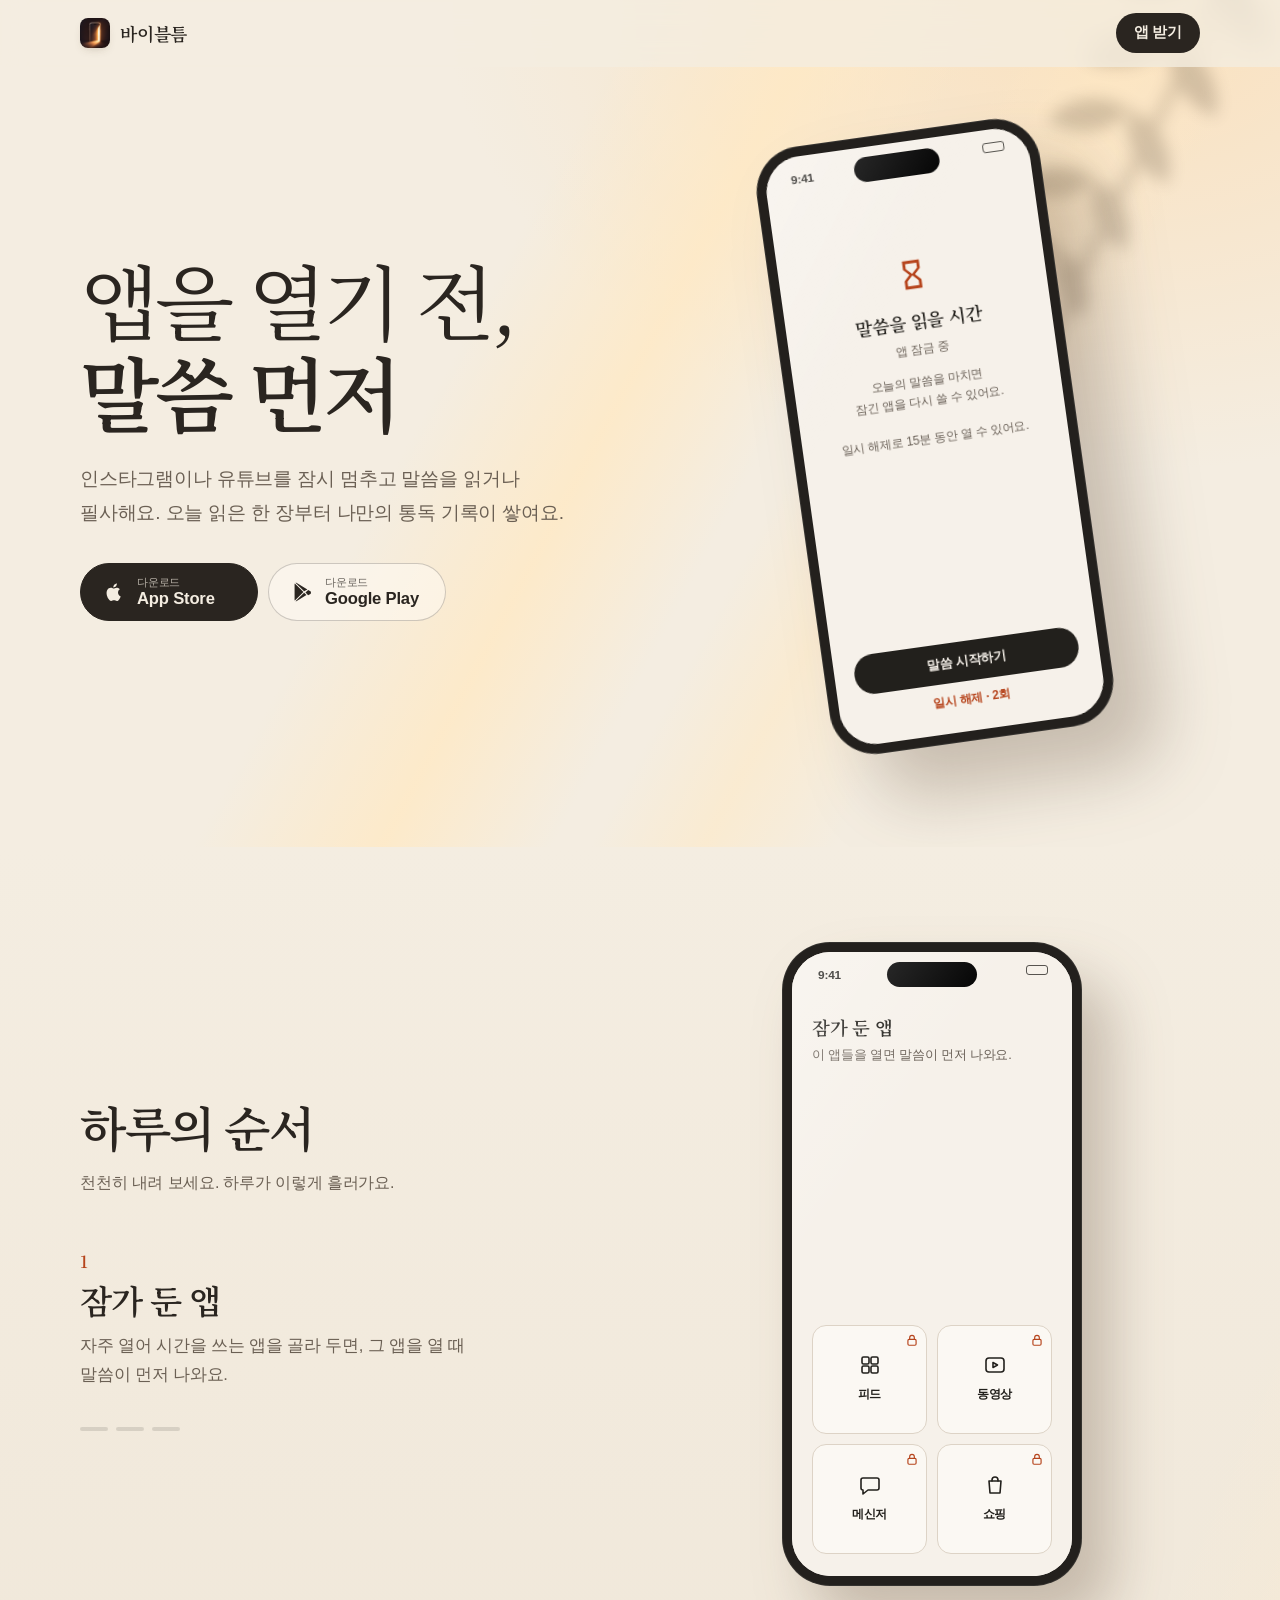
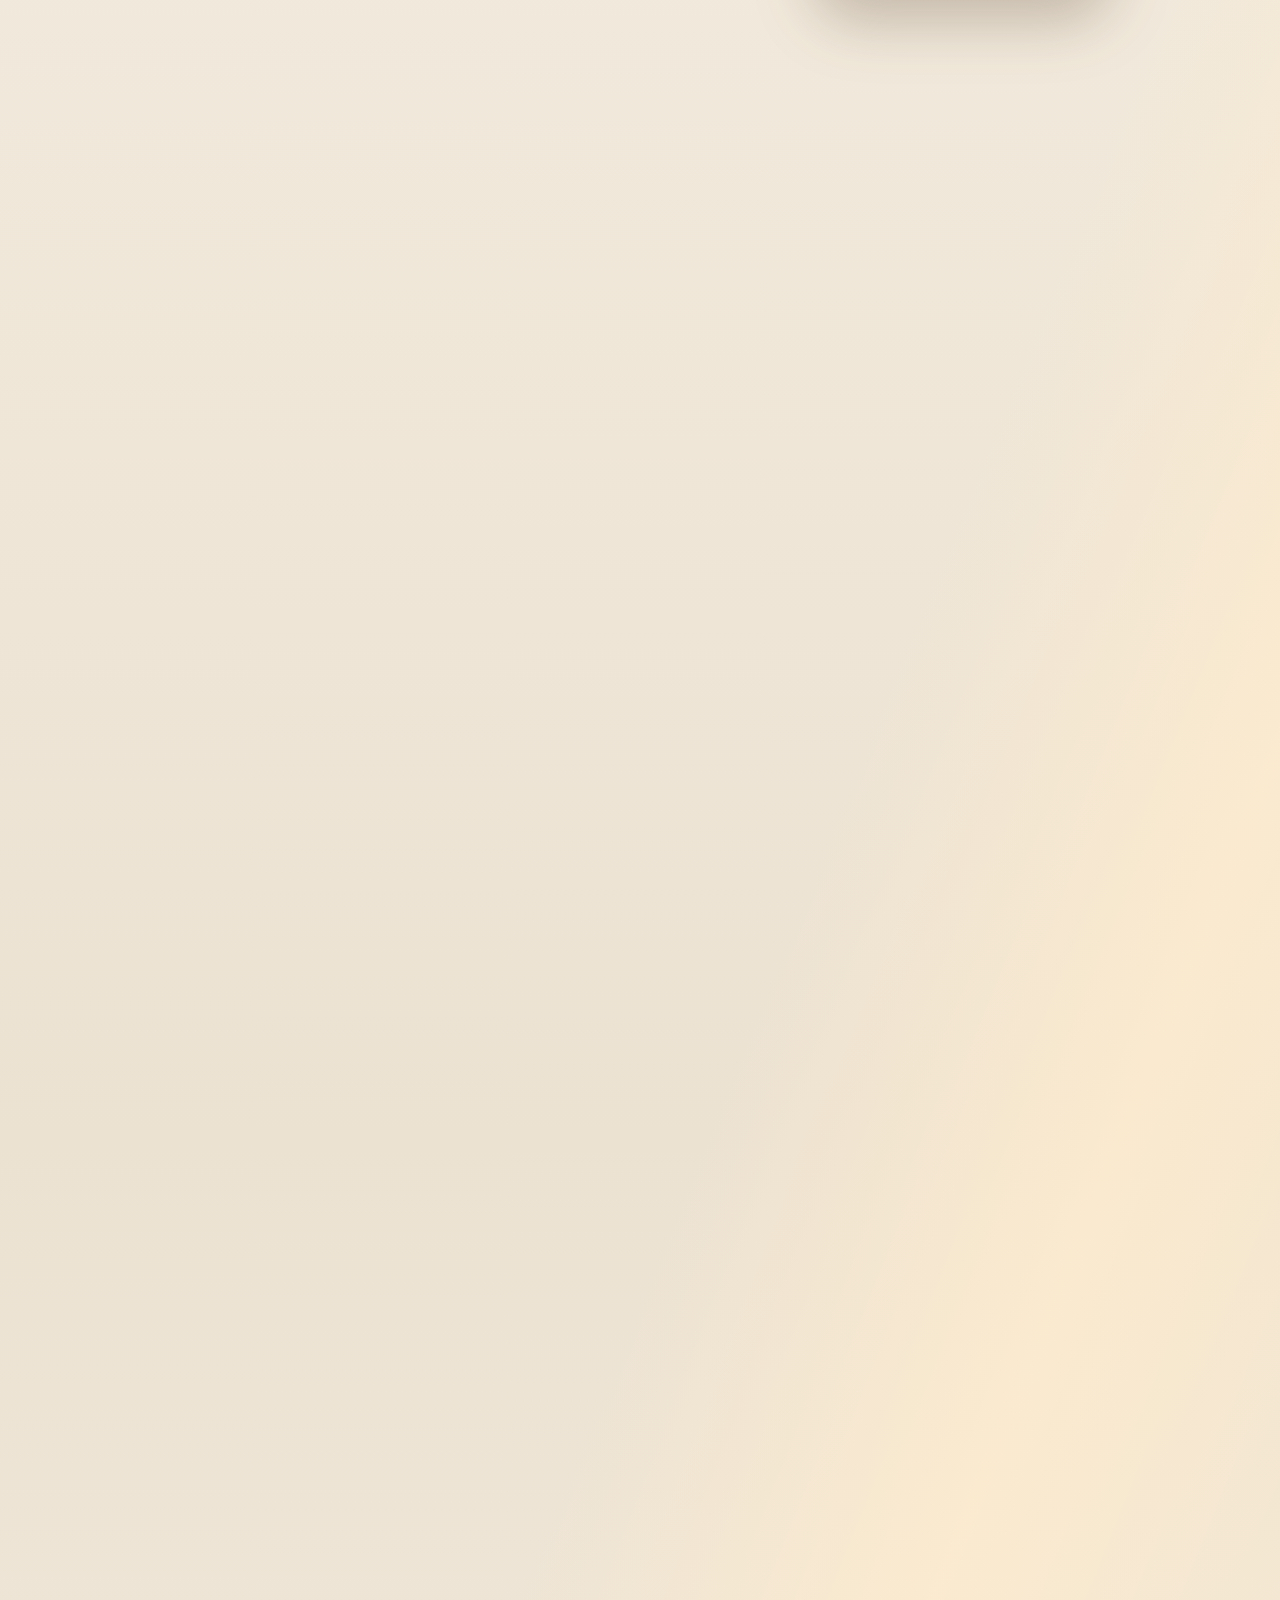
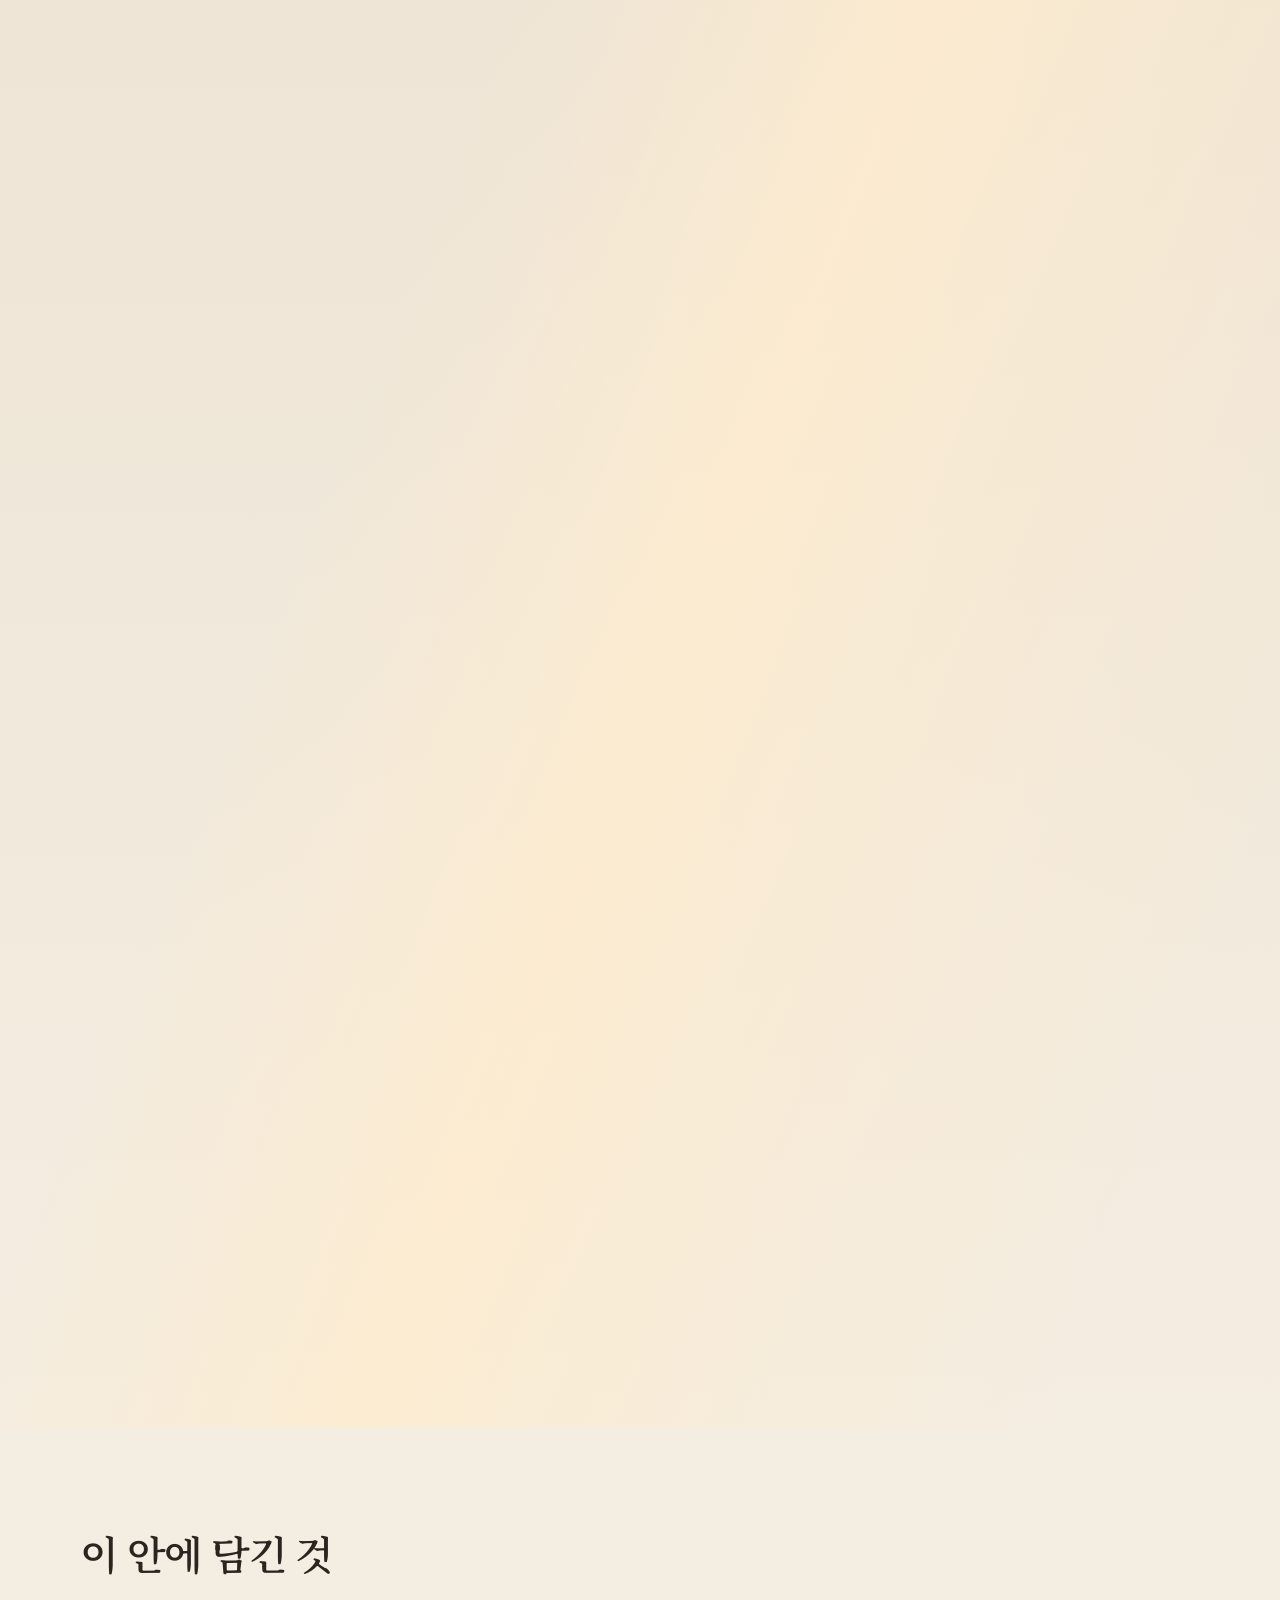
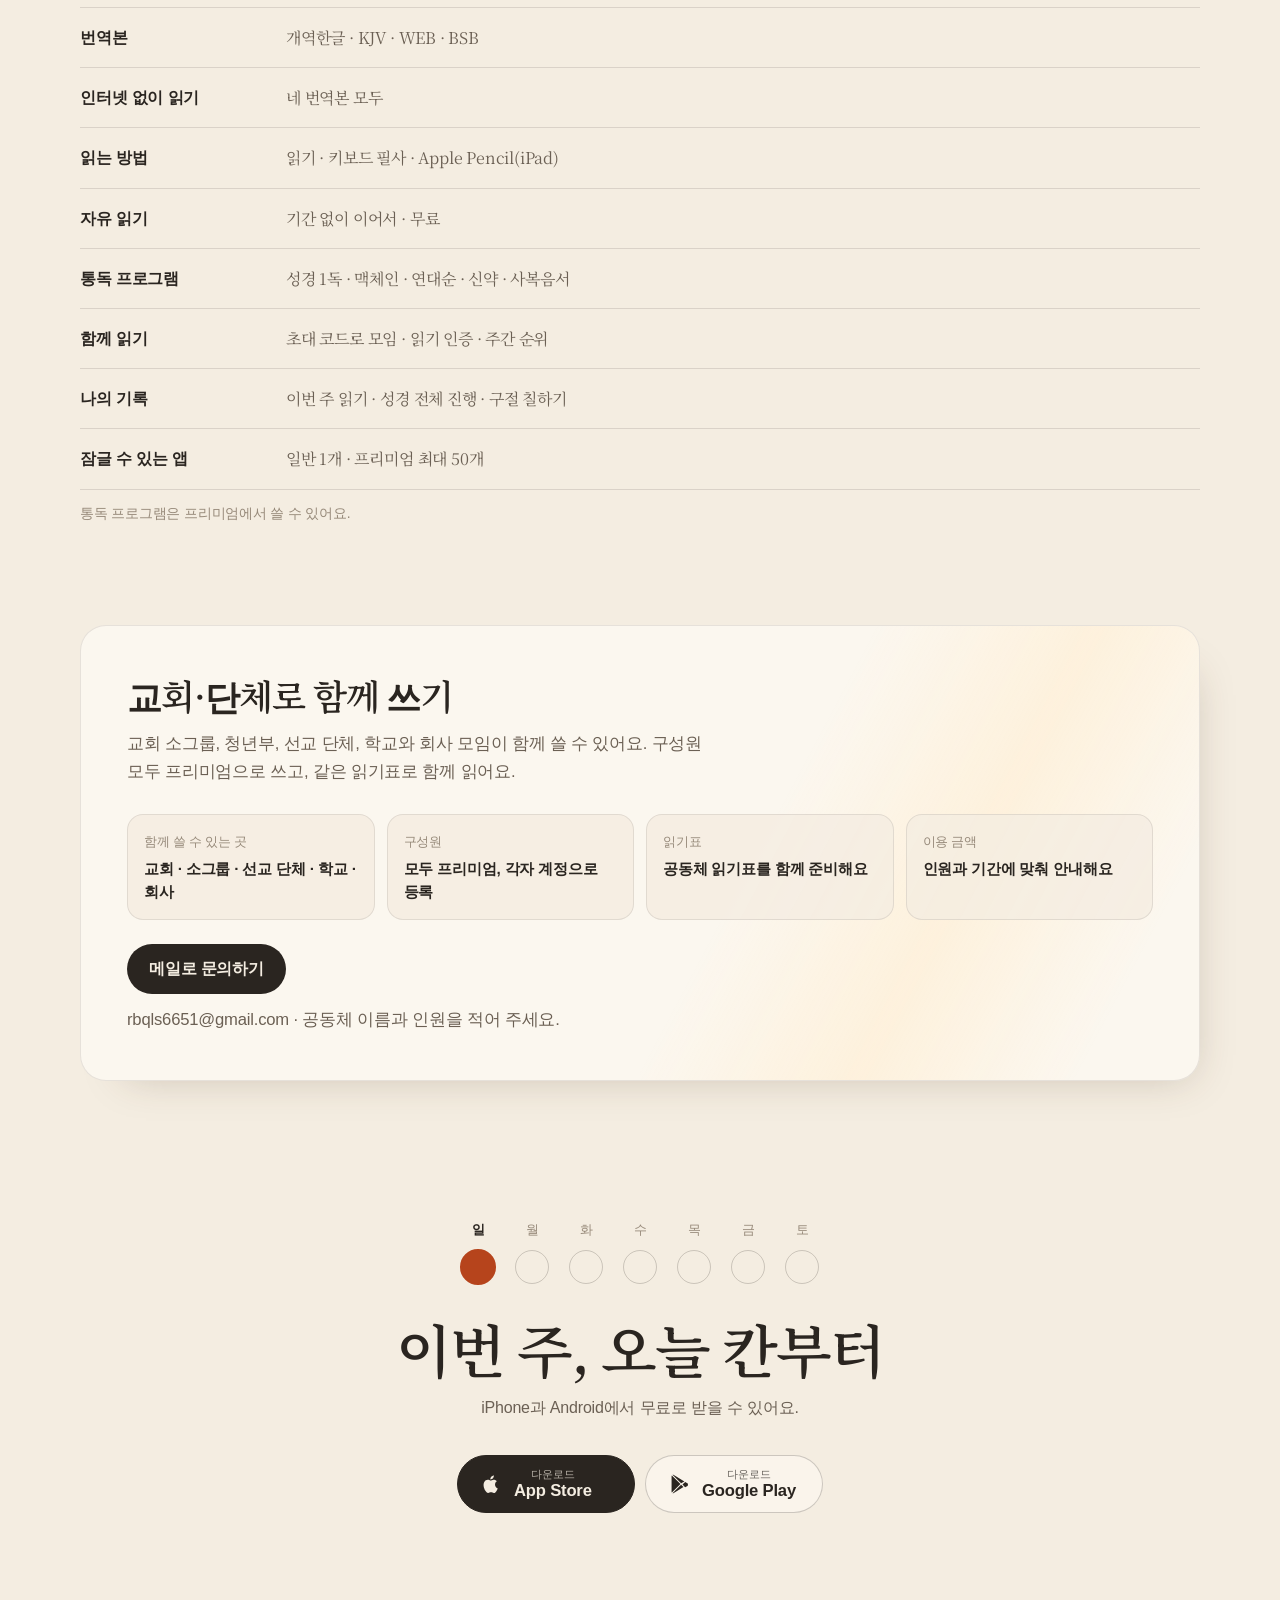
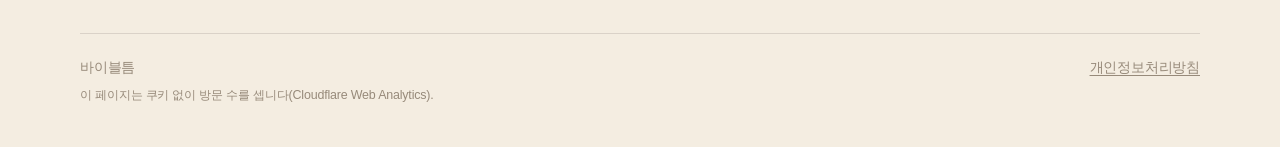
==== commit b2d096b2: "앱 받기 페이지를 햇살 아래 종이 디자인으로 항상 밝은 크림색 종이 위로 햇살과 나뭇가지 그림자가 비치고, 휴대폰이 종이 위에 놓인 모습으로 바꾼다. 하루의 순서는 스크롤에 따라 " ====
--- a/get/index.html
+++ b/get/index.html
@@ -10,14 +10,13 @@
   <meta property="og:description" content="말씀을 읽거나 필사하면 멈춰 둔 앱이 다시 열려요.">
   <meta property="og:image" content="https://gyu-bin.github.io/bibleteum-privacy/get/icon.png?v=20261126">
   <meta property="og:url" content="https://gyu-bin.github.io/bibleteum-privacy/get/">
-  <meta name="theme-color" content="#F7F2EA" media="(prefers-color-scheme: light)">
-  <meta name="theme-color" content="#15120F" media="(prefers-color-scheme: dark)">
+  <meta name="theme-color" content="#F4EDE1">
   <link rel="canonical" href="https://gyu-bin.github.io/bibleteum-privacy/get/">
   <link rel="icon" href="icon.png?v=20261126">
-  <link rel="stylesheet" href="style.css?v=20261126b">
+  <link rel="stylesheet" href="style.css?v=20261126c">
 </head>
 <body>
-  <div class="glow" aria-hidden="true"></div>
+  <div class="sunlight" aria-hidden="true"><svg class="branch" viewBox="0 0 720 720" aria-hidden="true"><path d="M600 -20 C560 120 470 260 420 380 C380 470 340 540 300 620 L292 616 C332 536 372 466 412 376 C462 256 552 116 592 -24Z"/><path transform="translate(560 40) rotate(165)" d="M0 0 C33 -30 76 -18 95 0 C76 18 33 30 0 0Z"/><path transform="translate(560 40) rotate(55)" d="M0 0 C33 -30 76 -18 95 0 C76 18 33 30 0 0Z"/><path transform="translate(520 110) rotate(169)" d="M0 0 C31 -28 71 -17 89 0 C71 17 31 28 0 0Z"/><path transform="translate(520 110) rotate(59)" d="M0 0 C31 -28 71 -17 89 0 C71 17 31 28 0 0Z"/><path transform="translate(480 180) rotate(173)" d="M0 0 C29 -27 66 -16 83 0 C66 16 29 27 0 0Z"/><path transform="translate(480 180) rotate(63)" d="M0 0 C29 -27 66 -16 83 0 C66 16 29 27 0 0Z"/><path transform="translate(445 250) rotate(177)" d="M0 0 C27 -26 62 -15 77 0 C62 15 27 26 0 0Z"/><path transform="translate(445 250) rotate(67)" d="M0 0 C27 -26 62 -15 77 0 C62 15 27 26 0 0Z"/><path transform="translate(410 320) rotate(181)" d="M0 0 C25 -24 57 -14 71 0 C57 14 25 24 0 0Z"/><path transform="translate(410 320) rotate(71)" d="M0 0 C25 -24 57 -14 71 0 C57 14 25 24 0 0Z"/><path transform="translate(380 390) rotate(185)" d="M0 0 C23 -22 52 -14 65 0 C52 14 23 22 0 0Z"/><path transform="translate(380 390) rotate(75)" d="M0 0 C23 -22 52 -14 65 0 C52 14 23 22 0 0Z"/><path transform="translate(350 460) rotate(189)" d="M0 0 C21 -21 47 -13 59 0 C47 13 21 21 0 0Z"/><path transform="translate(350 460) rotate(79)" d="M0 0 C21 -21 47 -13 59 0 C47 13 21 21 0 0Z"/><path transform="translate(322 530) rotate(193)" d="M0 0 C19 -20 42 -12 53 0 C42 12 19 20 0 0Z"/><path transform="translate(322 530) rotate(83)" d="M0 0 C19 -20 42 -12 53 0 C42 12 19 20 0 0Z"/></svg></div>
   <header class="top">
     <div class="wrap">
       <a class="brand" href="./"><img src="icon.png?v=20261126" alt="">바이블틈</a>
@@ -28,7 +27,7 @@
   <main>
     <section class="wrap hero" aria-labelledby="title">
       <div class="intro">
-        <h1 id="title">앱을 열기 전,<br>말씀 먼저</h1>
+        <h1 id="title">앱을 열기 전,<br><span>말씀 먼저</span></h1>
         <p class="lead">인스타그램이나 유튜브를 잠시 멈추고 말씀을 읽거나 필사해요. 오늘 읽은 한 장부터 나만의 통독 기록이 쌓여요.</p>
         <p class="lead" id="invitation-note" hidden></p>
         <div class="stores" id="stores">
@@ -37,10 +36,11 @@
         </div>
         <a class="open-app" id="open" href="veruon://" hidden>이미 설치했어요 · 앱 열기</a>
       </div>
-      <div class="duo"><div class="phone back" aria-hidden="true"><div class="glass"><div class="island"></div><div class="status"><span>9:41</span><i></i></div><div class="scr scr-read on" data-s="read"><div class="hd"><strong>창세기 1장</strong><span>1 / 5장 · 개역한글</span></div><div class="segs"><i><b style="width:60%"></b></i><i></i><i></i><i></i><i></i></div><div class="verses"><ol><li>태초에 하나님이 천지를 창조하시니라</li><li>땅이 혼돈하고 공허하며 흑암이 깊음 위에 있고 하나님의 신은 수면에 운행하시니라</li><li>하나님이 가라사대 빛이 있으라 하시매 빛이 있었고</li><li>그 빛이 하나님의 보시기에 좋았더라 하나님이 빛과 어두움을 나누사</li><li>빛을 낮이라 칭하시고 어두움을 밤이라 칭하시니라 저녁이 되며 아침이 되니 이는 첫째 날이니라</li><li>하나님이 가라사대 물 가운데 궁창이 있어 물과 물로 나뉘게 하리라 하시고</li><li>하나님이 궁창을 만드사 궁창 아래의 물과 궁창 위의 물로 나뉘게 하시매 그대로 되니라</li><li>하나님이 궁창을 하늘이라 칭하시니라 저녁이 되며 아침이 되니 이는 둘째 날이니라</li></ol></div><p class="rh">마지막 절까지 읽어 주세요</p><div class="app-btn wide off">읽기 완료</div></div></div></div><div class="phone front" aria-hidden="true"><div class="glass"><div class="island"></div><div class="status"><span>9:41</span><i></i></div><div class="scr scr-lock on" data-s="lock"><svg viewBox="0 0 24 24"><path fill-rule="evenodd" d="M6 2V8L10 12L6 16V22H18V16L14 12L18 8V2Z M8 4H16V7.5L12 11.5L8 7.5Z M8 20V16.5L12 12.5L16 16.5V20Z"/></svg><strong>말씀을 읽을 시간</strong><p class="st">앱 잠금 중</p><p class="bd">오늘의 말씀을 마치면<br>잠긴 앱을 다시 쓸 수 있어요.<br><br>일시 해제로 15분 동안 열 수 있어요.</p><div class="app-btn" data-press>말씀 시작하기</div><p class="ghost">일시 해제 · 2회</p></div></div></div></div>
+      <div class="resting"><div class="phone" aria-hidden="true"><div class="glass"><div class="island"></div><div class="status"><span>9:41</span><i></i></div><div class="scr scr-lock on" data-s="lock"><svg viewBox="0 0 24 24"><path fill-rule="evenodd" d="M6 2V8L10 12L6 16V22H18V16L14 12L18 8V2Z M8 4H16V7.5L12 11.5L8 7.5Z M8 20V16.5L12 12.5L16 16.5V20Z"/></svg><strong>말씀을 읽을 시간</strong><p class="st">앱 잠금 중</p><p class="bd">오늘의 말씀을 마치면<br>잠긴 앱을 다시 쓸 수 있어요.<br><br>일시 해제로 15분 동안 열 수 있어요.</p><div class="app-btn" data-press>말씀 시작하기</div><p class="ghost">일시 해제 · 2회</p></div></div></div></div>
     </section>
 
     <section class="day" data-day aria-labelledby="day-title">
+      <div class="day-light" aria-hidden="true"></div>
       <div class="wrap day-stage">
         <div class="day-copy">
           <h2 id="day-title">하루의 순서</h2>
@@ -103,6 +103,6 @@
     <a href="../">개인정보처리방침</a>
     <small>이 페이지는 쿠키 없이 방문 수를 셉니다(Cloudflare Web Analytics).</small>
   </footer>
-  <script src="page.js?v=20261126b"></script>
+  <script src="page.js?v=20261126c"></script>
 </body>
 </html>
--- a/get/style.css
+++ b/get/style.css
@@ -1,142 +1,89 @@
-/* Download page, v2: warm light behind the app, a real phone, and the day told by scrolling. */
+/* Download page, "paper in the sun": light through a window onto a page, and the phone resting on it. Always light. */
 @font-face { font-family: "Bibleteum Serif"; src: url("fonts/NotoSerifKR-Regular.page.ttf?v=20261121b") format("truetype"); font-weight: 400; font-display: swap; }
 @font-face { font-family: "Bibleteum Serif"; src: url("fonts/NotoSerifKR-SemiBold.page.ttf?v=20261121b") format("truetype"); font-weight: 600; font-display: swap; }
 
 :root {
-  color-scheme: light dark;
-  --bg: #f7f2ea;
-  --glow-a: rgba(236, 164, 112, .38);
-  --glow-b: rgba(214, 120, 76, .16);
-  --ink: #221f1b;
-  --muted: #6c6258;
-  --faint: #9a8f82;
-  --line: rgba(34, 31, 27, .12);
-  --card: rgba(255, 252, 247, .72);
-  --card-line: rgba(34, 31, 27, .1);
+  color-scheme: light;
+  --paper: #f4ede1;
+  --paper-deep: #ece2d2;
+  --ink: #2a2520;
+  --muted: #6b6054;
+  --faint: #978a7a;
+  --line: rgba(42, 37, 32, .13);
+  --card: rgba(255, 252, 246, .66);
+  --card-line: rgba(42, 37, 32, .1);
   --accent: #b6441c;
-  --btn: #221f1b;
-  --on-btn: #f7f2ea;
-  /* inside the phone: the app's own palette */
+  --sun: rgba(255, 233, 196, .8);
+  --shade: rgba(74, 52, 30, .26);
   --app-bg: #f6f1ea;
   --app-sheet: #fbf8f3;
   --app-ink: #22201c;
   --app-muted: #6a6158;
   --app-rule: #ddd3c6;
   --app-accent: #b6441c;
-  --app-btn: #22201c;
-  --app-on-btn: #f6f1ea;
-  --frame: #1d1b19;
   --serif: "Bibleteum Serif", "Noto Serif KR", "AppleMyungjo", serif;
   --sans: -apple-system, BlinkMacSystemFont, "Apple SD Gothic Neo", "Pretendard", "Noto Sans KR", sans-serif;
-}
-@media (prefers-color-scheme: dark) {
-  :root {
-    --bg: #15120f;
-    --glow-a: rgba(224, 122, 79, .30);
-    --glow-b: rgba(160, 84, 46, .18);
-    --ink: #f1eadf;
-    --muted: #b0a597;
-    --faint: #7d7368;
-    --line: rgba(241, 234, 223, .12);
-    --card: rgba(255, 245, 232, .045);
-    --card-line: rgba(241, 234, 223, .1);
-    --accent: #ec8a5e;
-    --btn: #f1eadf;
-    --on-btn: #15120f;
-    --app-bg: #1c1a17;
-    --app-sheet: #24211d;
-    --app-ink: #ede6da;
-    --app-muted: #a39a8d;
-    --app-rule: #38332d;
-    --app-accent: #e07a4f;
-    --app-btn: #70665a;
-    --app-on-btn: #f6f1ea;
-    --frame: #0b0a09;
-  }
 }
 
 *, *::before, *::after { box-sizing: border-box; }
 [hidden] { display: none !important; }
 html { -webkit-text-size-adjust: 100%; }
-body {
-  margin: 0;
-  background: var(--bg);
-  color: var(--ink);
-  font: 1rem/1.7 var(--sans);
-  letter-spacing: -.012em;
-  word-break: keep-all;
-  -webkit-font-smoothing: antialiased;
-  overflow-x: clip;
-}
-h1, h2, h3, p, ol, dl, dd, figure { margin: 0; padding: 0; }
+body { margin: 0; background: var(--paper); color: var(--ink); font: 1rem/1.7 var(--sans); letter-spacing: -.012em; word-break: keep-all; -webkit-font-smoothing: antialiased; overflow-x: clip; }
+h1, h2, h3, h4, p, ol, dl, dd { margin: 0; padding: 0; }
 ol { list-style: none; }
 a { color: inherit; }
-a:focus-visible, button:focus-visible { outline: 2px solid var(--accent); outline-offset: 3px; }
+a:focus-visible { outline: 2px solid var(--accent); outline-offset: 3px; }
 .wrap { width: min(calc(100% - 48px), 1120px); margin-inline: auto; }
 
-/* Warm light, like a lamp behind the page */
-.glow { position: absolute; inset: 0 0 auto; height: 1100px; pointer-events: none; z-index: -1; overflow: hidden; }
-.glow::before, .glow::after { content: ""; position: absolute; border-radius: 50%; filter: blur(40px); }
-.glow::before { width: 900px; height: 700px; right: -160px; top: -120px; background: radial-gradient(closest-side, var(--glow-a), transparent); }
-.glow::after { width: 700px; height: 600px; left: -240px; top: 320px; background: radial-gradient(closest-side, var(--glow-b), transparent); }
+/* Sunlight: two soft beams from the upper right and a branch's shadow that sways a little */
+.sunlight { position: absolute; inset: 0 0 auto; height: 1150px; overflow: hidden; pointer-events: none; z-index: -1; }
+.sunlight::before {
+  content: ""; position: absolute; inset: 0;
+  background:
+    linear-gradient(118deg, transparent 34%, var(--sun) 44%, transparent 53%),
+    linear-gradient(118deg, transparent 55%, rgba(255, 233, 196, .55) 61%, transparent 68%),
+    radial-gradient(1100px 760px at 88% 0%, rgba(255, 216, 165, .6), transparent 62%);
+}
+.branch { position: absolute; right: -90px; top: -70px; width: 720px; height: 720px; opacity: .2; filter: blur(8px); transform-origin: 70% 0%; animation: sway 14s ease-in-out infinite alternate; }
+.branch path { fill: #3b2c1c; }
+@keyframes sway { from { transform: rotate(-2.5deg); } to { transform: rotate(2.5deg) translateX(-10px); } }
 
 /* Header */
-.top {
-  position: sticky; top: 0; z-index: 20;
-  backdrop-filter: saturate(1.2) blur(14px); -webkit-backdrop-filter: saturate(1.2) blur(14px);
-  background: color-mix(in oklab, var(--bg) 72%, transparent);
-  border-bottom: 1px solid transparent;
-  transition: border-color .2s ease;
-}
+.top { position: sticky; top: 0; z-index: 20; background: color-mix(in oklab, var(--paper) 78%, transparent); backdrop-filter: blur(12px); -webkit-backdrop-filter: blur(12px); border-bottom: 1px solid transparent; transition: border-color .2s ease; }
 .top.scrolled { border-bottom-color: var(--line); }
-.top .wrap { display: flex; align-items: center; justify-content: space-between; min-height: 64px; gap: 16px; }
-.brand { display: inline-flex; align-items: center; gap: 10px; text-decoration: none; font-family: var(--serif); font-weight: 600; font-size: 1.12rem; letter-spacing: .02em; }
-.brand img { width: 30px; height: 30px; border-radius: 8px; }
-.pill { display: inline-flex; align-items: center; min-height: 40px; padding: 0 18px; border-radius: 999px; background: var(--btn); color: var(--on-btn); font-size: .92rem; font-weight: 650; text-decoration: none; }
+.top .wrap { display: flex; align-items: center; justify-content: space-between; min-height: 66px; }
+.brand { display: inline-flex; align-items: center; gap: 10px; text-decoration: none; font-family: var(--serif); font-weight: 600; font-size: 1.12rem; }
+.brand img { width: 30px; height: 30px; border-radius: 8px; box-shadow: 0 4px 10px -4px var(--shade); }
+.pill { display: inline-flex; align-items: center; min-height: 40px; padding: 0 18px; border-radius: 999px; background: var(--ink); color: var(--paper); font-size: .92rem; font-weight: 650; text-decoration: none; }
 
 /* Hero */
-.hero { display: grid; grid-template-columns: minmax(0, 1.05fr) minmax(0, 1fr); align-items: center; gap: 40px; min-height: min(760px, calc(100svh - 64px)); padding-block: 48px 72px; }
-.hero h1 { font-family: var(--serif); font-weight: 600; font-size: clamp(3rem, 6.6vw, 5.4rem); line-height: 1.16; letter-spacing: -.04em; }
-.hero .lead { margin-top: 24px; max-width: 30em; color: var(--muted); font-size: clamp(1.06rem, 1.6vw, 1.22rem); line-height: 1.7; }
+.hero { display: grid; grid-template-columns: minmax(0, 1.05fr) minmax(0, 1fr); align-items: center; gap: 32px; min-height: min(780px, calc(100svh - 66px)); padding-block: 40px 80px; }
+.hero h1 { font-family: var(--serif); font-weight: 400; font-size: clamp(3.1rem, 6.4vw, 5.6rem); line-height: 1.13; letter-spacing: -.045em; }
+.hero h1 span { font-weight: 600; }
+.hero .lead { margin-top: 24px; max-width: 27em; color: var(--muted); font-size: clamp(1.06rem, 1.6vw, 1.2rem); line-height: 1.75; }
 .stores { display: flex; flex-wrap: wrap; gap: 10px; margin-top: 34px; }
-.store {
-  display: inline-flex; align-items: center; gap: 12px; min-width: 176px; min-height: 58px; padding: 0 20px;
-  border-radius: 16px; border: 1px solid var(--card-line); background: var(--card); color: var(--ink); text-decoration: none;
-  transition: transform .15s ease, border-color .15s ease;
-}
-.store.primary { background: var(--btn); color: var(--on-btn); border-color: var(--btn); }
-.store:hover { transform: translateY(-1px); border-color: var(--ink); }
+.store { display: inline-flex; align-items: center; gap: 12px; min-width: 178px; min-height: 58px; padding: 0 22px; border-radius: 999px; border: 1px solid rgba(42, 37, 32, .22); background: rgba(255, 252, 246, .5); color: var(--ink); text-decoration: none; transition: background-color .15s ease, transform .15s ease; }
+.store.primary { background: var(--ink); color: var(--paper); border-color: var(--ink); }
+.store:hover { transform: translateY(-1px); }
 .store svg { width: 22px; height: 22px; fill: currentColor; flex: none; }
 .store span { display: grid; line-height: 1.15; }
 .store small { font-size: .7rem; opacity: .7; }
-.store b { font-size: 1.05rem; font-weight: 650; }
+.store b { font-size: 1.04rem; font-weight: 650; }
 .open-app { display: inline-flex; align-items: center; min-height: 44px; margin-top: 6px; color: var(--muted); font-size: .9rem; text-underline-offset: 3px; }
-
-.duo { position: relative; height: 620px; }
-.duo .phone { position: absolute; }
-.duo .phone.back { right: 4%; top: 40px; transform: rotate(6deg) scale(.86); opacity: .9; }
-.duo .phone.front { left: 8%; top: 0; transform: rotate(-3deg); }
+.resting { justify-self: center; transform: rotate(-8deg); filter: drop-shadow(40px 48px 34px var(--shade)); }
 
 /* The phone */
-.phone {
-  --w: 290px;
-  width: var(--w);
-  aspect-ratio: 9 / 19.3;
-  padding: 11px;
-  border-radius: calc(var(--w) * .16);
-  background: var(--frame);
-  box-shadow: 0 0 0 1px rgba(255, 255, 255, .06) inset, 0 40px 80px -20px rgba(40, 20, 8, .45), 0 18px 36px -18px rgba(40, 20, 8, .35);
-}
-.phone .glass { position: relative; height: 100%; overflow: hidden; border-radius: calc(var(--w) * .125); background: var(--app-bg); color: var(--app-ink); }
-.phone .island { position: absolute; z-index: 3; top: 10px; left: 50%; width: 32%; height: 26px; margin-left: -16%; border-radius: 20px; background: #000; }
-.phone .status { position: absolute; z-index: 2; inset: 0 0 auto; display: flex; justify-content: space-between; padding: 13px 24px 0 26px; font-size: .74rem; font-weight: 650; color: var(--app-ink); }
-.phone .status i { width: 22px; height: 10px; border: 1.5px solid currentColor; border-radius: 3px; opacity: .8; }
-
-/* App screens inside the phone */
+.phone { --w: 286px; width: var(--w); aspect-ratio: 9 / 19.3; padding: 10px; border-radius: calc(var(--w) * .16); background: #23201d; box-shadow: inset 0 0 0 1px rgba(255, 255, 255, .08); }
+.phone .glass { position: relative; height: 100%; overflow: hidden; border-radius: calc(var(--w) * .127); background: var(--app-bg); color: var(--app-ink); }
+.phone .glass::after { content: ""; position: absolute; inset: 0; z-index: 4; pointer-events: none; background: linear-gradient(125deg, rgba(255, 255, 255, .28) 0%, transparent 32%); }
+.phone .island { position: absolute; z-index: 3; top: 10px; left: 50%; width: 32%; height: 25px; margin-left: -16%; border-radius: 20px; background: #000; }
+.phone .status { position: absolute; z-index: 2; inset: 0 0 auto; display: flex; justify-content: space-between; padding: 13px 24px 0 26px; font-size: .74rem; font-weight: 650; }
+.phone .status i { width: 22px; height: 10px; border: 1.5px solid currentColor; border-radius: 3px; opacity: .75; }
+
 .scr { position: absolute; inset: 0; display: flex; flex-direction: column; padding: 52px 20px 22px; background: var(--app-bg); opacity: 0; transition: opacity .3s ease; }
 .scr.on { opacity: 1; z-index: 1; }
 .scr strong { font-family: var(--serif); font-weight: 600; }
-.scr-home h4 { margin: 8px 0 0; font-family: var(--serif); font-size: 1.15rem; font-weight: 600; }
+.scr-home h4 { margin-top: 8px; font-family: var(--serif); font-size: 1.15rem; font-weight: 600; }
 .scr-home p { color: var(--app-muted); font-size: .8rem; }
 .tiles { display: grid; grid-template-columns: repeat(2, minmax(0, 1fr)); gap: 10px; margin-top: auto; }
 .tile { position: relative; display: flex; flex-direction: column; align-items: center; justify-content: center; gap: 7px; aspect-ratio: 1.05; border: 1px solid var(--app-rule); border-radius: 14px; background: var(--app-sheet); font-size: .78rem; font-weight: 600; transition: transform .2s ease, border-color .2s ease; }
@@ -148,7 +95,7 @@
 .scr-lock strong { margin-top: 14px; font-size: 1.12rem; }
 .scr-lock .st { margin-top: 4px; color: var(--app-muted); font-size: .76rem; }
 .scr-lock .bd { margin-top: 12px; color: var(--app-muted); font-size: .76rem; line-height: 1.6; }
-.app-btn { display: flex; align-items: center; justify-content: center; width: 100%; min-height: 40px; margin-top: auto; border-radius: 20px; background: var(--app-btn); color: var(--app-on-btn); font-size: .8rem; font-weight: 650; transition: transform .2s ease; }
+.app-btn { display: flex; align-items: center; justify-content: center; width: 100%; min-height: 40px; margin-top: auto; border-radius: 20px; background: var(--app-ink); color: var(--app-bg); font-size: .8rem; font-weight: 650; transition: transform .2s ease; }
 .app-btn.pressed { transform: scale(.96); }
 .app-btn.wide { border-radius: 10px; }
 .app-btn.off { background: var(--app-rule); color: var(--app-muted); }
@@ -159,24 +106,27 @@
 .segs { display: grid; grid-template-columns: repeat(5, 1fr); gap: 4px; margin-top: 10px; }
 .segs i { height: 3px; border-radius: 2px; background: var(--app-rule); overflow: hidden; }
 .segs i b { display: block; height: 100%; width: 0; background: var(--app-accent); }
-.verses { flex: 1; min-height: 0; overflow: hidden; margin-top: 12px; position: relative; }
+.verses { flex: 1; min-height: 0; overflow: hidden; margin-top: 12px; }
 .verses ol { counter-reset: v; font-family: var(--serif); font-size: .86rem; line-height: 1.75; will-change: transform; }
 .verses li { counter-increment: v; position: relative; padding-left: 16px; }
 .verses li + li { margin-top: 8px; }
 .verses li::before { content: counter(v); position: absolute; left: 0; top: .5em; color: var(--app-muted); font: .58rem/1 var(--sans); }
-.rh { margin: 8px 0 8px; color: var(--app-muted); font-size: .68rem; text-align: center; }
+.rh { margin: 8px 0; color: var(--app-muted); font-size: .68rem; text-align: center; }
 .scr-done svg { width: 30px; height: 30px; margin-top: 40px; fill: none; stroke: var(--app-accent); stroke-width: 1.6; stroke-linecap: round; stroke-linejoin: round; }
 .scr-done .shackle { transform-box: fill-box; transform-origin: 100% 100%; transition: transform .5s cubic-bezier(.2, .8, .2, 1) .15s; }
 .scr-done.on .shackle { transform: translateY(-1px) rotate(-22deg); }
 .scr-done strong { margin-top: 14px; font-size: 1.2rem; line-height: 1.4; }
 .scr-done p { margin-top: 4px; color: var(--app-muted); font-size: .78rem; }
 .rows { display: grid; margin-top: auto; border-top: 1px solid var(--app-rule); }
-.rows span { display: flex; justify-content: space-between; min-height: 40px; align-items: center; border-bottom: 1px solid var(--app-rule); font-size: .78rem; font-weight: 600; }
+.rows span { display: flex; justify-content: space-between; align-items: center; min-height: 40px; border-bottom: 1px solid var(--app-rule); font-size: .78rem; font-weight: 600; }
 .rows span::after { content: "›"; color: var(--app-muted); }
 
-/* The day, told by scrolling */
-.day { position: relative; height: 420svh; }
-.day-stage { position: sticky; top: 64px; height: calc(100svh - 64px); display: grid; grid-template-columns: minmax(0, 1fr) minmax(0, 1fr); align-items: center; gap: 48px; }
+/* The day, told by scrolling: the light moves across the page as the day goes on */
+.day { position: relative; height: 420svh; background: linear-gradient(180deg, var(--paper), var(--paper-deep) 50%, var(--paper)); }
+.day-stage { position: sticky; top: 66px; height: calc(100svh - 66px); display: grid; grid-template-columns: minmax(0, 1fr) minmax(0, 1fr); align-items: center; gap: 48px; }
+.day-light { position: absolute; inset: 0; pointer-events: none; overflow: hidden; }
+.day-light::before { content: ""; position: absolute; inset: -10% -60%; background: linear-gradient(112deg, transparent 38%, rgba(255, 236, 205, .75) 47%, rgba(255, 236, 205, .4) 53%, transparent 62%); transform: translateX(var(--beam, 20%)); transition: transform .6s ease; }
+.day-copy, .day-phone { position: relative; }
 .day-copy h2 { font-family: var(--serif); font-weight: 600; font-size: clamp(2rem, 3.8vw, 3rem); line-height: 1.25; letter-spacing: -.03em; }
 .day-copy > p { margin-top: 12px; color: var(--muted); }
 .beats { position: relative; margin-top: 40px; min-height: 190px; }
@@ -185,40 +135,40 @@
 .beat .n { color: var(--accent); font-family: var(--serif); font-size: 1.05rem; font-weight: 600; }
 .beat h3 { margin-top: 4px; font-family: var(--serif); font-weight: 600; font-size: clamp(1.6rem, 2.6vw, 2.1rem); line-height: 1.3; letter-spacing: -.02em; }
 .beat p { margin-top: 10px; max-width: 26em; color: var(--muted); font-size: 1.04rem; }
-.dots { display: flex; gap: 8px; margin-top: 4px; }
+.dots { display: flex; gap: 8px; }
 .dots i { width: 28px; height: 4px; border-radius: 2px; background: var(--line); overflow: hidden; }
 .dots i b { display: block; height: 100%; width: 0; background: var(--accent); }
-.day-phone { position: relative; justify-self: center; }
-.day-phone::before { content: ""; position: absolute; z-index: -1; inset: -18% -40%; border-radius: 50%; background: radial-gradient(closest-side, var(--glow-a), transparent); filter: blur(30px); }
-.day-phone .phone { --w: min(310px, calc((100svh - 160px) * .466)); }
+.day-phone { justify-self: center; filter: drop-shadow(30px 36px 28px var(--shade)); }
+.day-phone .phone { --w: min(300px, calc((100svh - 170px) * .466)); }
 
 /* Contents */
 .section-title { font-family: var(--serif); font-weight: 600; font-size: clamp(1.8rem, 3.2vw, 2.5rem); line-height: 1.3; letter-spacing: -.03em; }
-.contents { padding-block: 96px 40px; }
+.contents { padding-block: 100px 40px; }
 .ledger { margin-top: 28px; border-top: 1px solid var(--line); }
-.ledger div { display: grid; grid-template-columns: 180px minmax(0, 1fr); gap: 16px; padding-block: 16px; border-bottom: 1px solid var(--line); }
+.ledger div { display: grid; grid-template-columns: 190px minmax(0, 1fr); gap: 16px; padding-block: 16px; border-bottom: 1px solid var(--line); }
 .ledger dt { font-weight: 650; }
 .ledger dd { color: var(--muted); font-family: var(--serif); }
 .fine { margin-top: 12px; color: var(--faint); font-size: .86rem; }
 
-/* Churches and groups */
-.together { padding-block: 56px 24px; }
-.card { padding: clamp(28px, 4vw, 44px); border: 1px solid var(--card-line); border-radius: 24px; background: var(--card); }
+/* Churches and groups: a sheet of paper lying in the light */
+.together { padding-block: 60px 24px; }
+.card { position: relative; overflow: hidden; padding: clamp(28px, 4vw, 46px); border: 1px solid var(--card-line); border-radius: 26px; background: var(--card); box-shadow: 18px 22px 40px -28px var(--shade); }
+.card::before { content: ""; position: absolute; inset: -40% -10% auto auto; width: 60%; height: 180%; background: linear-gradient(118deg, transparent 30%, rgba(255, 236, 205, .55) 50%, transparent 70%); pointer-events: none; }
+.card > * { position: relative; }
 .card .section-title { font-size: clamp(1.6rem, 2.8vw, 2.2rem); }
 .card > p { margin-top: 12px; max-width: 36em; color: var(--muted); font-size: 1.04rem; }
 .facts { display: grid; grid-template-columns: repeat(4, minmax(0, 1fr)); gap: 12px; margin-top: 28px; }
-.facts div { padding: 16px; border-radius: 14px; background: color-mix(in oklab, var(--bg) 70%, transparent); border: 1px solid var(--card-line); }
+.facts div { padding: 16px; border-radius: 16px; background: rgba(244, 237, 225, .8); border: 1px solid var(--card-line); }
 .facts dt { color: var(--faint); font-size: .8rem; }
 .facts dd { margin-top: 4px; font-weight: 600; font-size: .96rem; line-height: 1.5; }
-.mail { display: inline-flex; align-items: center; gap: 10px; min-height: 50px; margin-top: 24px; padding: 0 22px; border-radius: 999px; border: 1px solid var(--ink); color: var(--ink); font-weight: 650; text-decoration: none; }
-.mail:hover { background: var(--ink); color: var(--bg); }
+.mail { display: inline-flex; align-items: center; min-height: 50px; margin-top: 24px; padding: 0 22px; border-radius: 999px; background: var(--ink); color: var(--paper); font-weight: 650; text-decoration: none; }
 .mail-note { margin-top: 10px; color: var(--faint); font-size: .84rem; }
 
 /* Closing */
-.closing { padding-block: 110px 120px; text-align: center; }
+.closing { position: relative; padding-block: 110px 120px; text-align: center; }
 .week { display: inline-grid; grid-template-columns: repeat(7, auto); gap: clamp(10px, 2.4vw, 20px); }
 .week li { display: flex; flex-direction: column; align-items: center; gap: 9px; color: var(--faint); font-size: .8rem; }
-.week li::after { content: ""; width: 34px; height: 34px; border: 1.5px solid var(--line); border-radius: 50%; transition: background-color .4s ease, border-color .4s ease, transform .4s ease; }
+.week li::after { content: ""; width: 34px; height: 34px; border: 1.5px solid rgba(42, 37, 32, .2); border-radius: 50%; transition: background-color .4s ease, border-color .4s ease, transform .4s ease; }
 .week li.today { color: var(--ink); font-weight: 700; }
 .week li.today::after { border: 2.5px solid var(--accent); }
 .week li.today.filled::after { background: var(--accent); transform: scale(1.06); }
@@ -232,28 +182,27 @@
 
 @media (max-width: 899px) {
   .wrap { width: min(calc(100% - 40px), 640px); }
-  .hero { grid-template-columns: minmax(0, 1fr); min-height: 0; padding-block: 32px 24px; gap: 8px; }
+  .hero { grid-template-columns: minmax(0, 1fr); min-height: 0; padding-block: 28px 30px; gap: 20px; }
   .hero h1 { font-size: clamp(2.6rem, 12vw, 3.6rem); }
   .store { flex: 1 1 150px; min-width: 0; }
-  .duo { height: 470px; margin-top: 16px; }
-  .duo .phone { --w: 220px; }
-  .duo .phone.front { left: 4%; }
-  .duo .phone.back { right: 0; top: 30px; }
-  /* Phone layout of the scrolling day: the words on top, the phone below, both held while scrolling */
+  .resting { margin-top: 10px; }
+  .resting .phone { --w: 230px; }
+  .branch { width: 460px; height: 460px; right: -140px; }
   .day { height: 460svh; }
   .day-stage { grid-template-columns: minmax(0, 1fr); grid-template-rows: auto minmax(0, 1fr); gap: 10px; align-items: start; padding-block: 18px 16px; }
   .day-copy > p { display: none; }
   .day-copy h2 { font-size: 1.5rem; }
-  .beats { margin-top: 10px; min-height: 120px; }
+  .beats { margin-top: 10px; min-height: 142px; }
   .beat h3 { font-size: 1.35rem; }
   .beat p { margin-top: 6px; font-size: .94rem; line-height: 1.6; }
   .day-phone { align-self: center; }
-  .day-phone .phone { --w: min(250px, calc((100svh - 64px - 230px) * .466)); }
+  .day-phone .phone { --w: min(250px, calc((100svh - 66px - 230px) * .466)); }
   .ledger div { grid-template-columns: minmax(0, 1fr); gap: 2px; }
   .facts { grid-template-columns: repeat(2, minmax(0, 1fr)); }
 }
 
 @media (prefers-reduced-motion: reduce) {
-  .scr, .beat, .tile, .app-btn, .store, .week li::after, .scr-done .shackle { transition: none; }
+  .branch { animation: none; }
+  .scr, .beat, .tile, .app-btn, .store, .week li::after, .scr-done .shackle, .day-light::before { transition: none; }
   .beat { transform: none; }
 }
